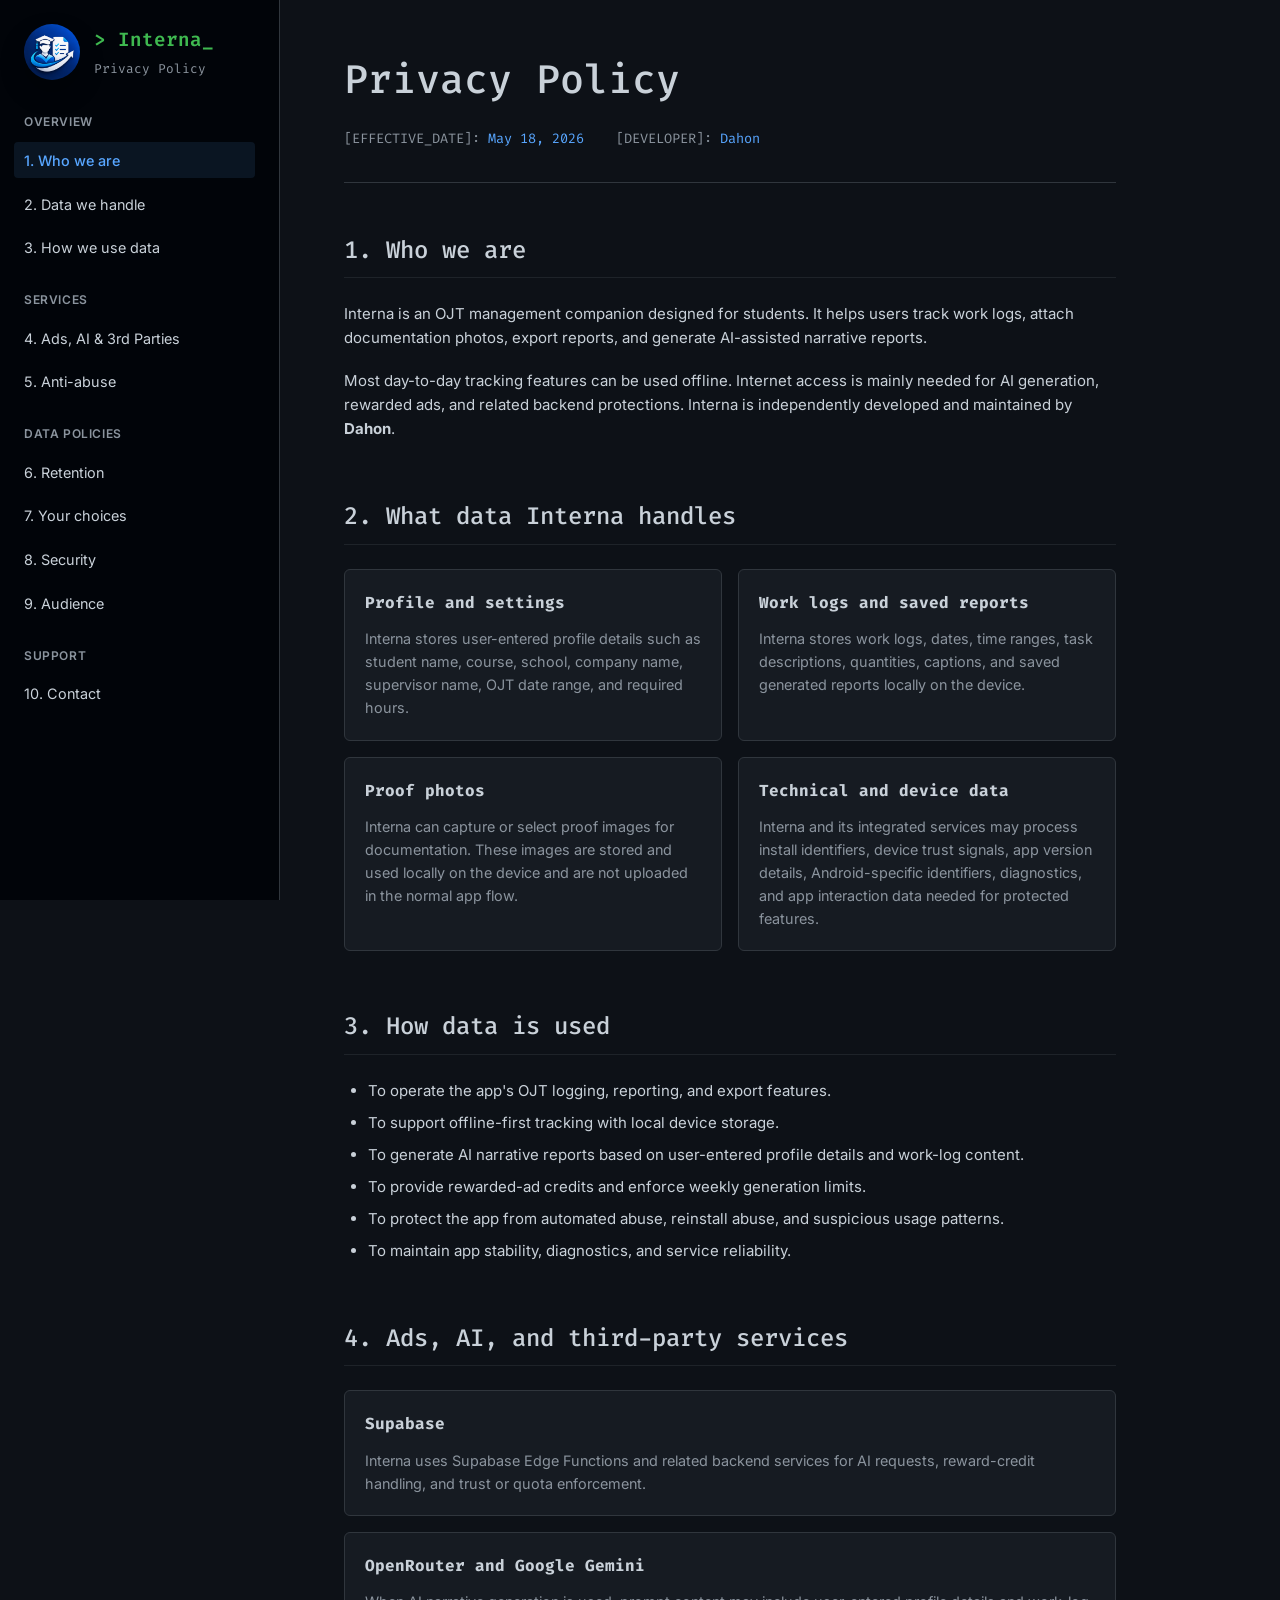
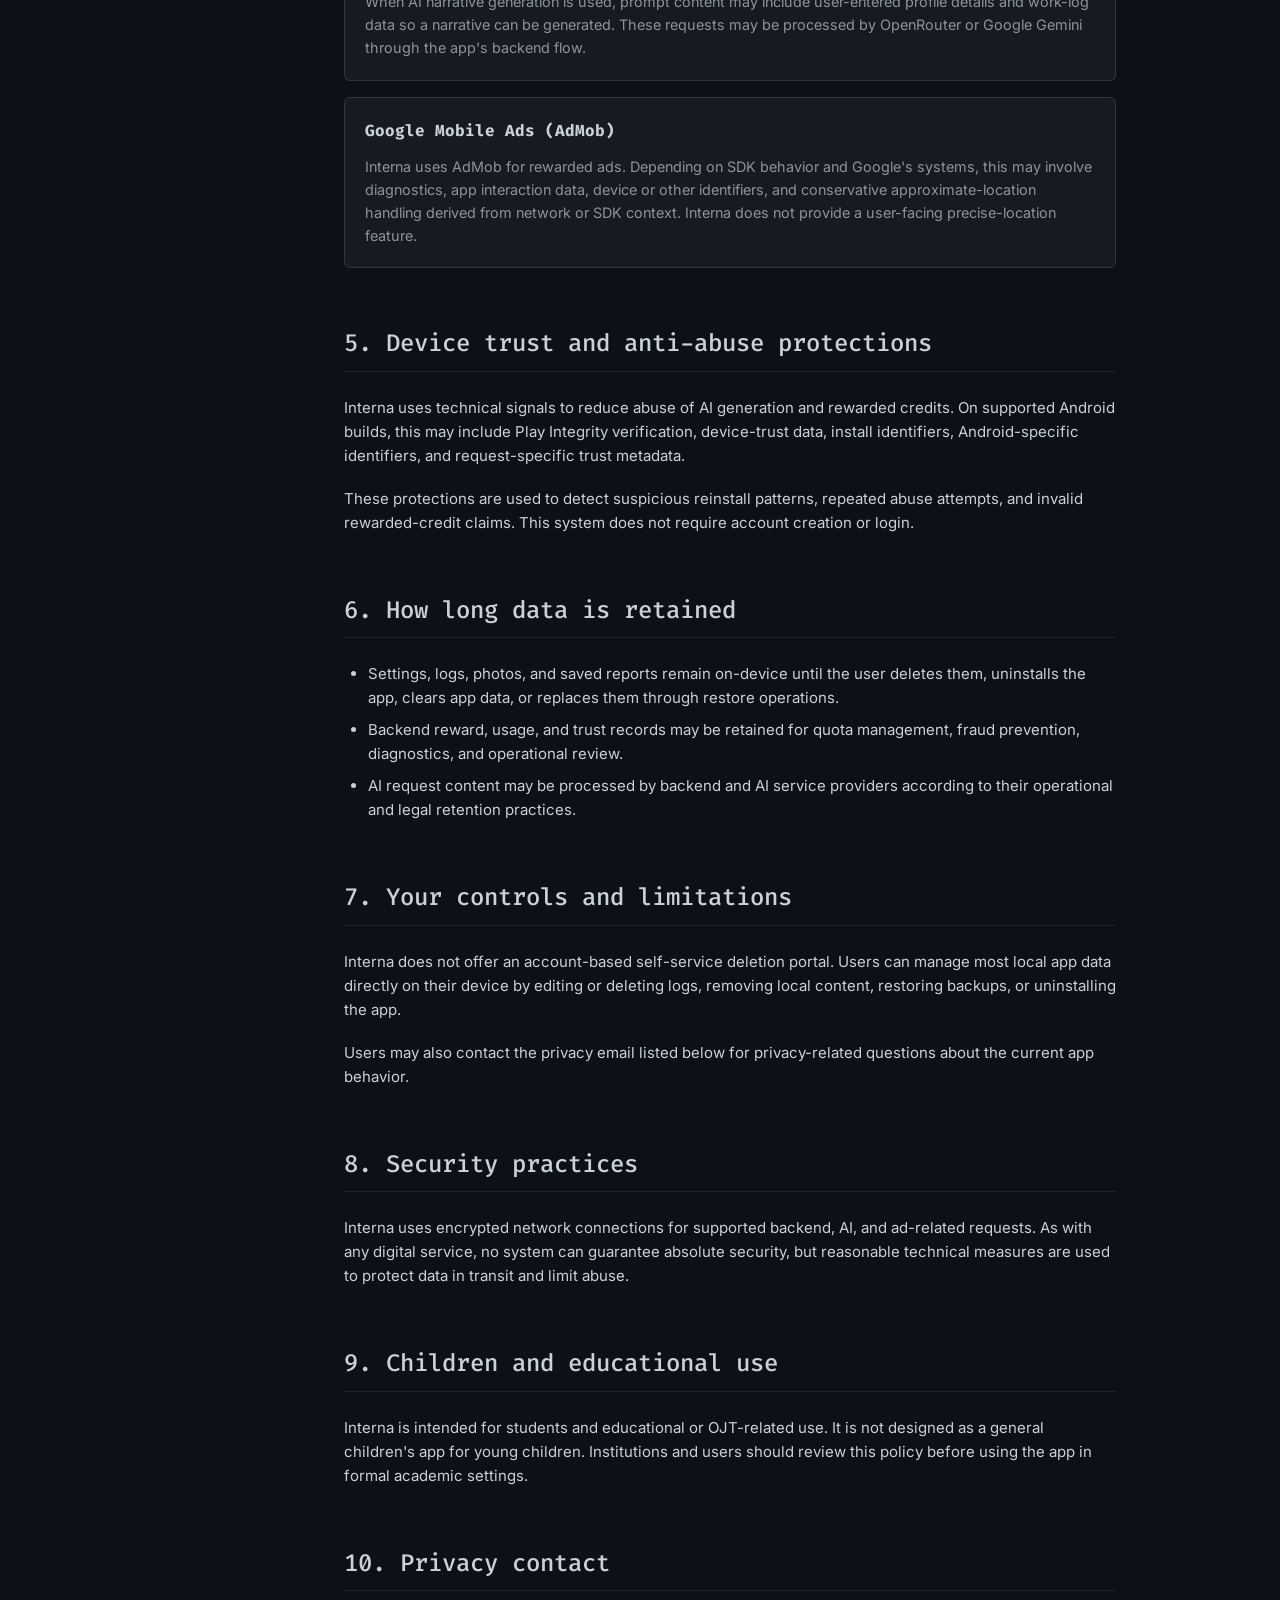
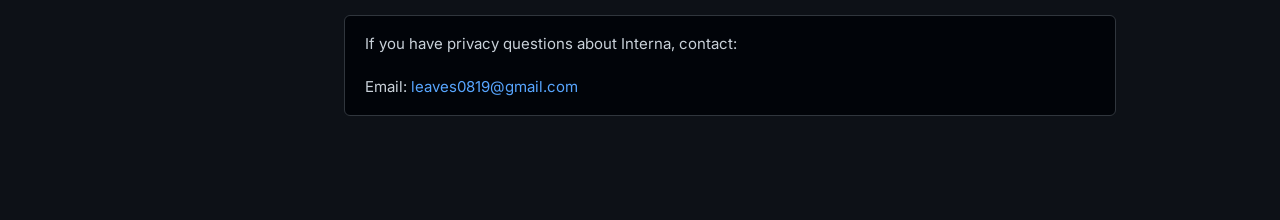
==== index.html @ 87d6a4b4 "." ====
<!DOCTYPE html>
<html lang="en">
  <head>
    <meta charset="UTF-8" />
    <meta name="viewport" content="width=device-width, initial-scale=1.0" />
    <title>Interna Privacy Policy</title>
    <meta name="description" content="Privacy Policy for Interna, the OJT management companion for students." />
    <link rel="icon" type="image/png" href="./image.png" />
    <!-- Monospace font for developer console feel -->
    <link rel="preconnect" href="https://fonts.googleapis.com" />
    <link rel="preconnect" href="https://fonts.gstatic.com" crossorigin />
    <link href="https://fonts.googleapis.com/css2?family=Fira+Code:wght@400;500;600&family=Inter:wght@400;500;600&display=swap" rel="stylesheet" />
    <link rel="stylesheet" href="./styles.css" />
  </head>
  <body>
    <div class="app-container">
      <aside class="sidebar">
        <div class="brand">
          <div class="brand-logo-frame" aria-hidden="true">
            <img src="./image.png" alt="Interna logo" class="brand-logo" />
          </div>
          <div class="brand-copy">
            <span class="brand-name">> Interna_</span>
            <span class="brand-sub">Privacy Policy</span>
          </div>
        </div>
        <nav class="nav-menu" aria-label="Table of Contents">
          <div class="nav-group">
            <span class="nav-group-title">Overview</span>
            <a href="#who-we-are" class="nav-link">1. Who we are</a>
            <a href="#data-we-handle" class="nav-link">2. Data we handle</a>
            <a href="#how-we-use-data" class="nav-link">3. How we use data</a>
          </div>
          <div class="nav-group">
            <span class="nav-group-title">Services</span>
            <a href="#ads-and-ai" class="nav-link">4. Ads, AI & 3rd Parties</a>
            <a href="#device-trust" class="nav-link">5. Anti-abuse</a>
          </div>
          <div class="nav-group">
            <span class="nav-group-title">Data Policies</span>
            <a href="#retention" class="nav-link">6. Retention</a>
            <a href="#your-choices" class="nav-link">7. Your choices</a>
            <a href="#security" class="nav-link">8. Security</a>
            <a href="#audience" class="nav-link">9. Audience</a>
          </div>
          <div class="nav-group">
            <span class="nav-group-title">Support</span>
            <a href="#contact" class="nav-link">10. Contact</a>
          </div>
        </nav>
      </aside>

      <main class="content-area">
        <header class="page-header">
          <h1>Privacy Policy</h1>
          <div class="meta-info">
            <span>[EFFECTIVE_DATE]: <strong data-effective-date>May 18, 2026</strong></span>
            <span>[DEVELOPER]: <strong data-developer-name>Dahon</strong></span>
          </div>
        </header>

        <section id="who-we-are" class="doc-section">
          <h2>1. Who we are</h2>
          <p>Interna is an OJT management companion designed for students. It helps users track work logs, attach documentation photos, export reports, and generate AI-assisted narrative reports.</p>
          <p>Most day-to-day tracking features can be used offline. Internet access is mainly needed for AI generation, rewarded ads, and related backend protections. Interna is independently developed and maintained by <strong data-developer-name>Dahon</strong>.</p>
        </section>

        <section id="data-we-handle" class="doc-section">
          <h2>2. What data Interna handles</h2>
          <div class="data-grid">
            <div class="data-card">
              <h3>Profile and settings</h3>
              <p>Interna stores user-entered profile details such as student name, course, school, company name, supervisor name, OJT date range, and required hours.</p>
            </div>
            <div class="data-card">
              <h3>Work logs and saved reports</h3>
              <p>Interna stores work logs, dates, time ranges, task descriptions, quantities, captions, and saved generated reports locally on the device.</p>
            </div>
            <div class="data-card">
              <h3>Proof photos</h3>
              <p>Interna can capture or select proof images for documentation. These images are stored and used locally on the device and are not uploaded in the normal app flow.</p>
            </div>
            <div class="data-card">
              <h3>Technical and device data</h3>
              <p>Interna and its integrated services may process install identifiers, device trust signals, app version details, Android-specific identifiers, diagnostics, and app interaction data needed for protected features.</p>
            </div>
          </div>
        </section>

        <section id="how-we-use-data" class="doc-section">
          <h2>3. How data is used</h2>
          <ul>
            <li>To operate the app's OJT logging, reporting, and export features.</li>
            <li>To support offline-first tracking with local device storage.</li>
            <li>To generate AI narrative reports based on user-entered profile details and work-log content.</li>
            <li>To provide rewarded-ad credits and enforce weekly generation limits.</li>
            <li>To protect the app from automated abuse, reinstall abuse, and suspicious usage patterns.</li>
            <li>To maintain app stability, diagnostics, and service reliability.</li>
          </ul>
        </section>

        <section id="ads-and-ai" class="doc-section">
          <h2>4. Ads, AI, and third-party services</h2>
          <div class="service-list">
            <div class="service-item">
              <h3>Supabase</h3>
              <p>Interna uses Supabase Edge Functions and related backend services for AI requests, reward-credit handling, and trust or quota enforcement.</p>
            </div>
            <div class="service-item">
              <h3>OpenRouter and Google Gemini</h3>
              <p>When AI narrative generation is used, prompt content may include user-entered profile details and work-log data so a narrative can be generated. These requests may be processed by OpenRouter or Google Gemini through the app's backend flow.</p>
            </div>
            <div class="service-item">
              <h3>Google Mobile Ads (AdMob)</h3>
              <p>Interna uses AdMob for rewarded ads. Depending on SDK behavior and Google's systems, this may involve diagnostics, app interaction data, device or other identifiers, and conservative approximate-location handling derived from network or SDK context. Interna does not provide a user-facing precise-location feature.</p>
            </div>
          </div>
        </section>

        <section id="device-trust" class="doc-section">
          <h2>5. Device trust and anti-abuse protections</h2>
          <p>Interna uses technical signals to reduce abuse of AI generation and rewarded credits. On supported Android builds, this may include Play Integrity verification, device-trust data, install identifiers, Android-specific identifiers, and request-specific trust metadata.</p>
          <p>These protections are used to detect suspicious reinstall patterns, repeated abuse attempts, and invalid rewarded-credit claims. This system does not require account creation or login.</p>
        </section>

        <section id="retention" class="doc-section">
          <h2>6. How long data is retained</h2>
          <ul>
            <li>Settings, logs, photos, and saved reports remain on-device until the user deletes them, uninstalls the app, clears app data, or replaces them through restore operations.</li>
            <li>Backend reward, usage, and trust records may be retained for quota management, fraud prevention, diagnostics, and operational review.</li>
            <li>AI request content may be processed by backend and AI service providers according to their operational and legal retention practices.</li>
          </ul>
        </section>

        <section id="your-choices" class="doc-section">
          <h2>7. Your controls and limitations</h2>
          <p>Interna does not offer an account-based self-service deletion portal. Users can manage most local app data directly on their device by editing or deleting logs, removing local content, restoring backups, or uninstalling the app.</p>
          <p>Users may also contact the privacy email listed below for privacy-related questions about the current app behavior.</p>
        </section>

        <section id="security" class="doc-section">
          <h2>8. Security practices</h2>
          <p>Interna uses encrypted network connections for supported backend, AI, and ad-related requests. As with any digital service, no system can guarantee absolute security, but reasonable technical measures are used to protect data in transit and limit abuse.</p>
        </section>

        <section id="audience" class="doc-section">
          <h2>9. Children and educational use</h2>
          <p>Interna is intended for students and educational or OJT-related use. It is not designed as a general children's app for young children. Institutions and users should review this policy before using the app in formal academic settings.</p>
        </section>

        <section id="contact" class="doc-section">
          <h2>10. Privacy contact</h2>
          <div class="contact-card">
            <p>If you have privacy questions about Interna, contact:</p>
            <p>
              Email:
              <a href="#" data-contact-link>
                <span data-contact-email>leaves0819@gmail.com</span>
              </a>
            </p>
          </div>
        </section>
      </main>
    </div>
    <script src="./script.js"></script>
  </body>
</html>
---- styles.css ----
:root {
  --bg-color: #0d1117;
  --sidebar-bg: #010409;
  --panel-bg: #161b22;
  --border-color: #30363d;
  --text-primary: #c9d1d9;
  --text-secondary: #8b949e;
  --accent-color: #58a6ff;
  --success-color: #3fb950;
  --font-mono: 'Fira Code', ui-monospace, SFMono-Regular, Consolas, "Liberation Mono", Menlo, monospace;
  --font-sans: 'Inter', system-ui, -apple-system, sans-serif;
}

* {
  box-sizing: border-box;
}

html {
  scroll-behavior: smooth;
}

body {
  margin: 0;
  background-color: var(--bg-color);
  color: var(--text-primary);
  font-family: var(--font-sans);
  line-height: 1.6;
  font-size: 15px;
}

.app-container {
  display: flex;
  min-height: 100vh;
}

.sidebar {
  width: 280px;
  background-color: var(--sidebar-bg);
  border-right: 1px solid var(--border-color);
  padding: 1.5rem;
  position: sticky;
  top: 0;
  height: 100vh;
  overflow-y: auto;
  flex-shrink: 0;
}

.brand {
  margin-bottom: 2rem;
  display: flex;
  align-items: center;
  gap: 0.9rem;
}

.brand-logo-frame {
  width: 56px;
  height: 56px;
  border-radius: 50%;
  overflow: hidden;
  flex-shrink: 0;
  background-color: var(--sidebar-bg);
  box-shadow: 0 12px 24px rgba(0, 0, 0, 0.28);
}

.brand-logo {
  width: 100%;
  height: 100%;
  object-fit: cover;
  object-position: center;
  transform: scale(1.28);
  transform-origin: center;
  display: block;
}

.brand-copy {
  display: flex;
  flex-direction: column;
}

.brand-name {
  font-family: var(--font-mono);
  font-size: 1.2rem;
  font-weight: 600;
  color: var(--success-color);
}

.brand-sub {
  font-size: 0.8rem;
  color: var(--text-secondary);
  font-family: var(--font-mono);
  margin-top: 0.2rem;
}

.nav-menu {
  display: flex;
  flex-direction: column;
  gap: 1.5rem;
}

.nav-group {
  display: flex;
  flex-direction: column;
  gap: 0.5rem;
}

.nav-group-title {
  font-size: 0.75rem;
  text-transform: uppercase;
  letter-spacing: 0.05em;
  color: var(--text-secondary);
  font-weight: 600;
  margin-bottom: 0.2rem;
}

.nav-link {
  color: var(--text-primary);
  text-decoration: none;
  font-size: 0.9rem;
  padding: 0.4rem 0.6rem;
  border-radius: 4px;
  transition: background-color 0.15s, color 0.15s;
  margin-left: -0.6rem;
}

.nav-link:hover {
  background-color: rgba(139, 148, 158, 0.1);
  color: var(--accent-color);
}

.nav-link.is-active {
  background-color: rgba(88, 166, 255, 0.1);
  color: var(--accent-color);
  font-weight: 500;
}

.content-area {
  flex-grow: 1;
  padding: 3rem 4rem;
  max-width: 900px;
}

.page-header {
  border-bottom: 1px solid var(--border-color);
  padding-bottom: 2rem;
  margin-bottom: 3rem;
}

.page-header h1 {
  font-family: var(--font-mono);
  margin: 0 0 1rem 0;
  font-size: 2.5rem;
  font-weight: 500;
}

.meta-info {
  display: flex;
  gap: 2rem;
  font-family: var(--font-mono);
  font-size: 0.85rem;
  color: var(--text-secondary);
}

.meta-info strong {
  color: var(--accent-color);
  font-weight: normal;
}

.doc-section {
  margin-bottom: 3.5rem;
  scroll-margin-top: 2rem;
}

.doc-section h2 {
  font-family: var(--font-mono);
  font-size: 1.5rem;
  font-weight: 500;
  margin-top: 0;
  margin-bottom: 1.5rem;
  color: var(--text-primary);
  border-bottom: 1px solid rgba(48, 54, 61, 0.5);
  padding-bottom: 0.5rem;
}

.doc-section p {
  margin-top: 0;
  margin-bottom: 1.2rem;
  color: var(--text-primary);
}

.doc-section ul {
  padding-left: 1.5rem;
  margin-top: 0;
  margin-bottom: 1.5rem;
}

.doc-section li {
  margin-bottom: 0.5rem;
}

.data-grid {
  display: grid;
  grid-template-columns: repeat(auto-fit, minmax(300px, 1fr));
  gap: 1rem;
}

.data-card, .service-item {
  background-color: var(--panel-bg);
  border: 1px solid var(--border-color);
  border-radius: 6px;
  padding: 1.25rem;
}

.data-card h3, .service-item h3 {
  font-family: var(--font-mono);
  font-size: 1rem;
  margin-top: 0;
  margin-bottom: 0.75rem;
  color: var(--text-primary);
}

.data-card p, .service-item p {
  font-size: 0.9rem;
  color: var(--text-secondary);
  margin-bottom: 0;
}

.service-list {
  display: flex;
  flex-direction: column;
  gap: 1rem;
}

.contact-card {
  background-color: var(--sidebar-bg);
  border: 1px solid var(--border-color);
  border-radius: 6px;
  padding: 1rem 1.25rem;
}

.contact-card p:last-child {
  margin-bottom: 0;
}

.contact-card a {
  color: var(--accent-color);
  text-decoration: none;
}

.contact-card a:hover {
  text-decoration: underline;
}

@media (max-width: 800px) {
  .app-container {
    flex-direction: column;
  }
  .sidebar {
    width: 100%;
    height: auto;
    position: relative;
    border-right: none;
    border-bottom: 1px solid var(--border-color);
  }
  .content-area {
    padding: 2rem;
  }
  .meta-info {
    flex-direction: column;
    gap: 0.5rem;
  }
}
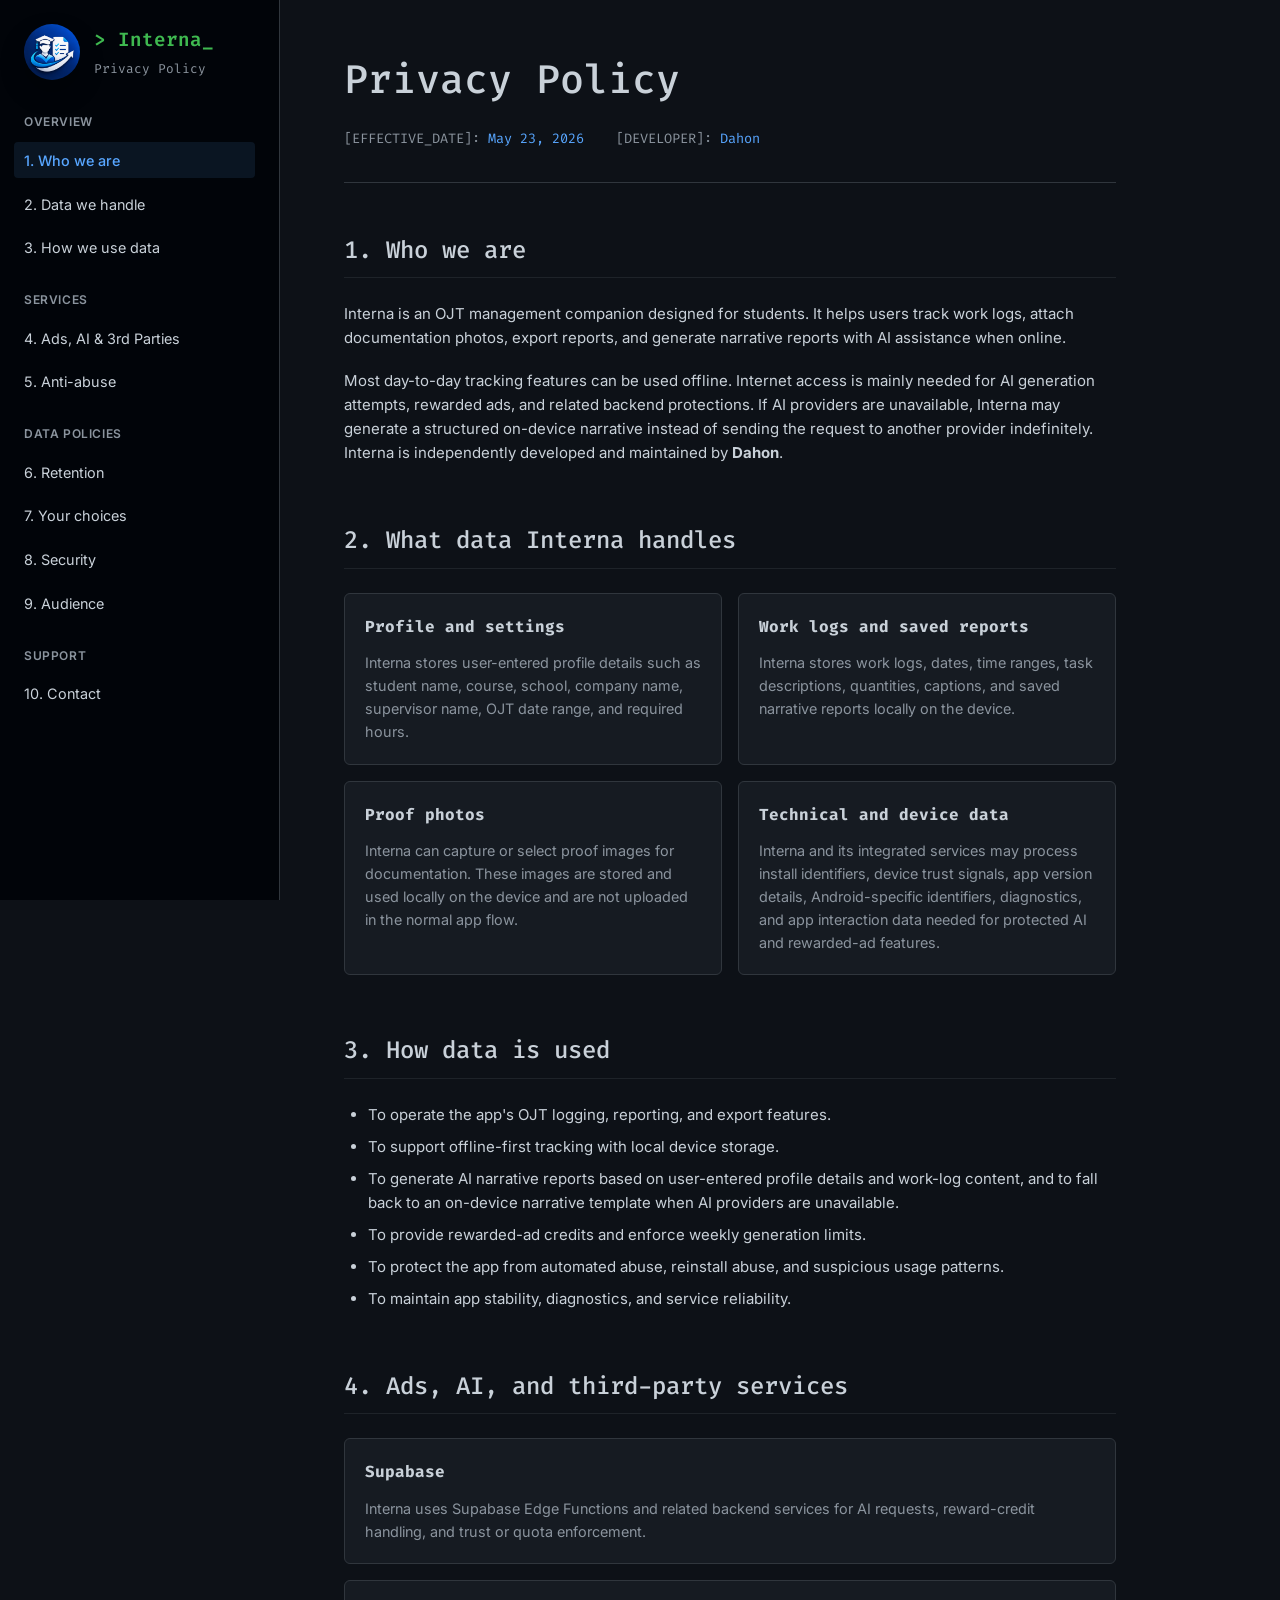
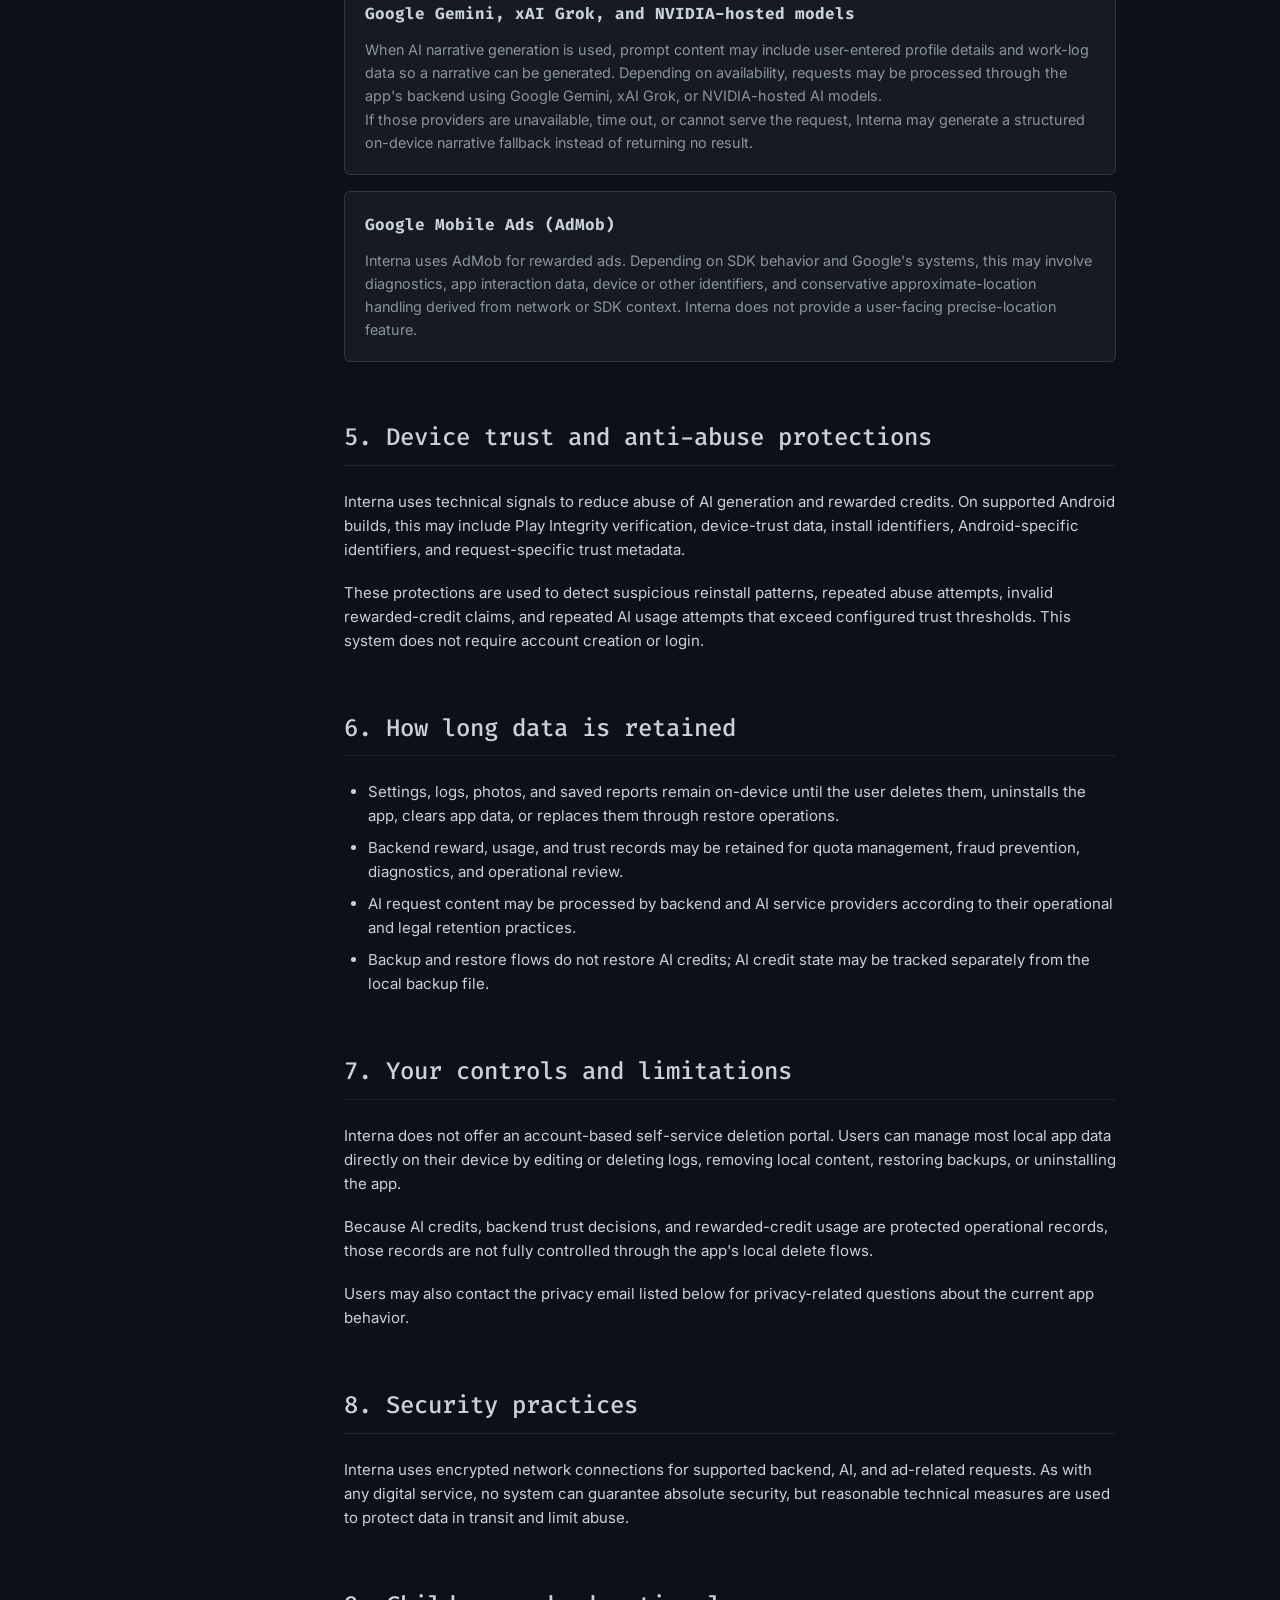
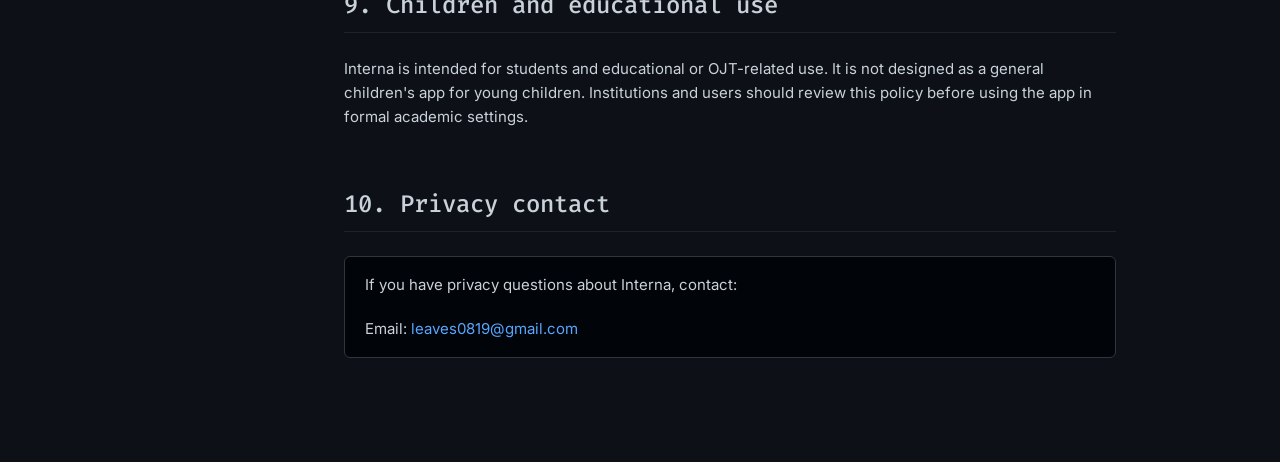
==== commit 50b04450: "." ====
--- a/index.html
+++ b/index.html
@@ -54,15 +54,15 @@
         <header class="page-header">
           <h1>Privacy Policy</h1>
           <div class="meta-info">
-            <span>[EFFECTIVE_DATE]: <strong data-effective-date>May 18, 2026</strong></span>
+            <span>[EFFECTIVE_DATE]: <strong data-effective-date>May 23, 2026</strong></span>
             <span>[DEVELOPER]: <strong data-developer-name>Dahon</strong></span>
           </div>
         </header>
 
         <section id="who-we-are" class="doc-section">
           <h2>1. Who we are</h2>
-          <p>Interna is an OJT management companion designed for students. It helps users track work logs, attach documentation photos, export reports, and generate AI-assisted narrative reports.</p>
-          <p>Most day-to-day tracking features can be used offline. Internet access is mainly needed for AI generation, rewarded ads, and related backend protections. Interna is independently developed and maintained by <strong data-developer-name>Dahon</strong>.</p>
+          <p>Interna is an OJT management companion designed for students. It helps users track work logs, attach documentation photos, export reports, and generate narrative reports with AI assistance when online.</p>
+          <p>Most day-to-day tracking features can be used offline. Internet access is mainly needed for AI generation attempts, rewarded ads, and related backend protections. If AI providers are unavailable, Interna may generate a structured on-device narrative instead of sending the request to another provider indefinitely. Interna is independently developed and maintained by <strong data-developer-name>Dahon</strong>.</p>
         </section>
 
         <section id="data-we-handle" class="doc-section">
@@ -74,7 +74,7 @@
             </div>
             <div class="data-card">
               <h3>Work logs and saved reports</h3>
-              <p>Interna stores work logs, dates, time ranges, task descriptions, quantities, captions, and saved generated reports locally on the device.</p>
+              <p>Interna stores work logs, dates, time ranges, task descriptions, quantities, captions, and saved narrative reports locally on the device.</p>
             </div>
             <div class="data-card">
               <h3>Proof photos</h3>
@@ -82,7 +82,7 @@
             </div>
             <div class="data-card">
               <h3>Technical and device data</h3>
-              <p>Interna and its integrated services may process install identifiers, device trust signals, app version details, Android-specific identifiers, diagnostics, and app interaction data needed for protected features.</p>
+              <p>Interna and its integrated services may process install identifiers, device trust signals, app version details, Android-specific identifiers, diagnostics, and app interaction data needed for protected AI and rewarded-ad features.</p>
             </div>
           </div>
         </section>
@@ -92,7 +92,7 @@
           <ul>
             <li>To operate the app's OJT logging, reporting, and export features.</li>
             <li>To support offline-first tracking with local device storage.</li>
-            <li>To generate AI narrative reports based on user-entered profile details and work-log content.</li>
+            <li>To generate AI narrative reports based on user-entered profile details and work-log content, and to fall back to an on-device narrative template when AI providers are unavailable.</li>
             <li>To provide rewarded-ad credits and enforce weekly generation limits.</li>
             <li>To protect the app from automated abuse, reinstall abuse, and suspicious usage patterns.</li>
             <li>To maintain app stability, diagnostics, and service reliability.</li>
@@ -107,8 +107,9 @@
               <p>Interna uses Supabase Edge Functions and related backend services for AI requests, reward-credit handling, and trust or quota enforcement.</p>
             </div>
             <div class="service-item">
-              <h3>OpenRouter and Google Gemini</h3>
-              <p>When AI narrative generation is used, prompt content may include user-entered profile details and work-log data so a narrative can be generated. These requests may be processed by OpenRouter or Google Gemini through the app's backend flow.</p>
+              <h3>Google Gemini, xAI Grok, and NVIDIA-hosted models</h3>
+              <p>When AI narrative generation is used, prompt content may include user-entered profile details and work-log data so a narrative can be generated. Depending on availability, requests may be processed through the app's backend using Google Gemini, xAI Grok, or NVIDIA-hosted AI models.</p>
+              <p>If those providers are unavailable, time out, or cannot serve the request, Interna may generate a structured on-device narrative fallback instead of returning no result.</p>
             </div>
             <div class="service-item">
               <h3>Google Mobile Ads (AdMob)</h3>
@@ -120,7 +121,7 @@
         <section id="device-trust" class="doc-section">
           <h2>5. Device trust and anti-abuse protections</h2>
           <p>Interna uses technical signals to reduce abuse of AI generation and rewarded credits. On supported Android builds, this may include Play Integrity verification, device-trust data, install identifiers, Android-specific identifiers, and request-specific trust metadata.</p>
-          <p>These protections are used to detect suspicious reinstall patterns, repeated abuse attempts, and invalid rewarded-credit claims. This system does not require account creation or login.</p>
+          <p>These protections are used to detect suspicious reinstall patterns, repeated abuse attempts, invalid rewarded-credit claims, and repeated AI usage attempts that exceed configured trust thresholds. This system does not require account creation or login.</p>
         </section>
 
         <section id="retention" class="doc-section">
@@ -129,12 +130,14 @@
             <li>Settings, logs, photos, and saved reports remain on-device until the user deletes them, uninstalls the app, clears app data, or replaces them through restore operations.</li>
             <li>Backend reward, usage, and trust records may be retained for quota management, fraud prevention, diagnostics, and operational review.</li>
             <li>AI request content may be processed by backend and AI service providers according to their operational and legal retention practices.</li>
+            <li>Backup and restore flows do not restore AI credits; AI credit state may be tracked separately from the local backup file.</li>
           </ul>
         </section>
 
         <section id="your-choices" class="doc-section">
           <h2>7. Your controls and limitations</h2>
           <p>Interna does not offer an account-based self-service deletion portal. Users can manage most local app data directly on their device by editing or deleting logs, removing local content, restoring backups, or uninstalling the app.</p>
+          <p>Because AI credits, backend trust decisions, and rewarded-credit usage are protected operational records, those records are not fully controlled through the app's local delete flows.</p>
           <p>Users may also contact the privacy email listed below for privacy-related questions about the current app behavior.</p>
         </section>
 
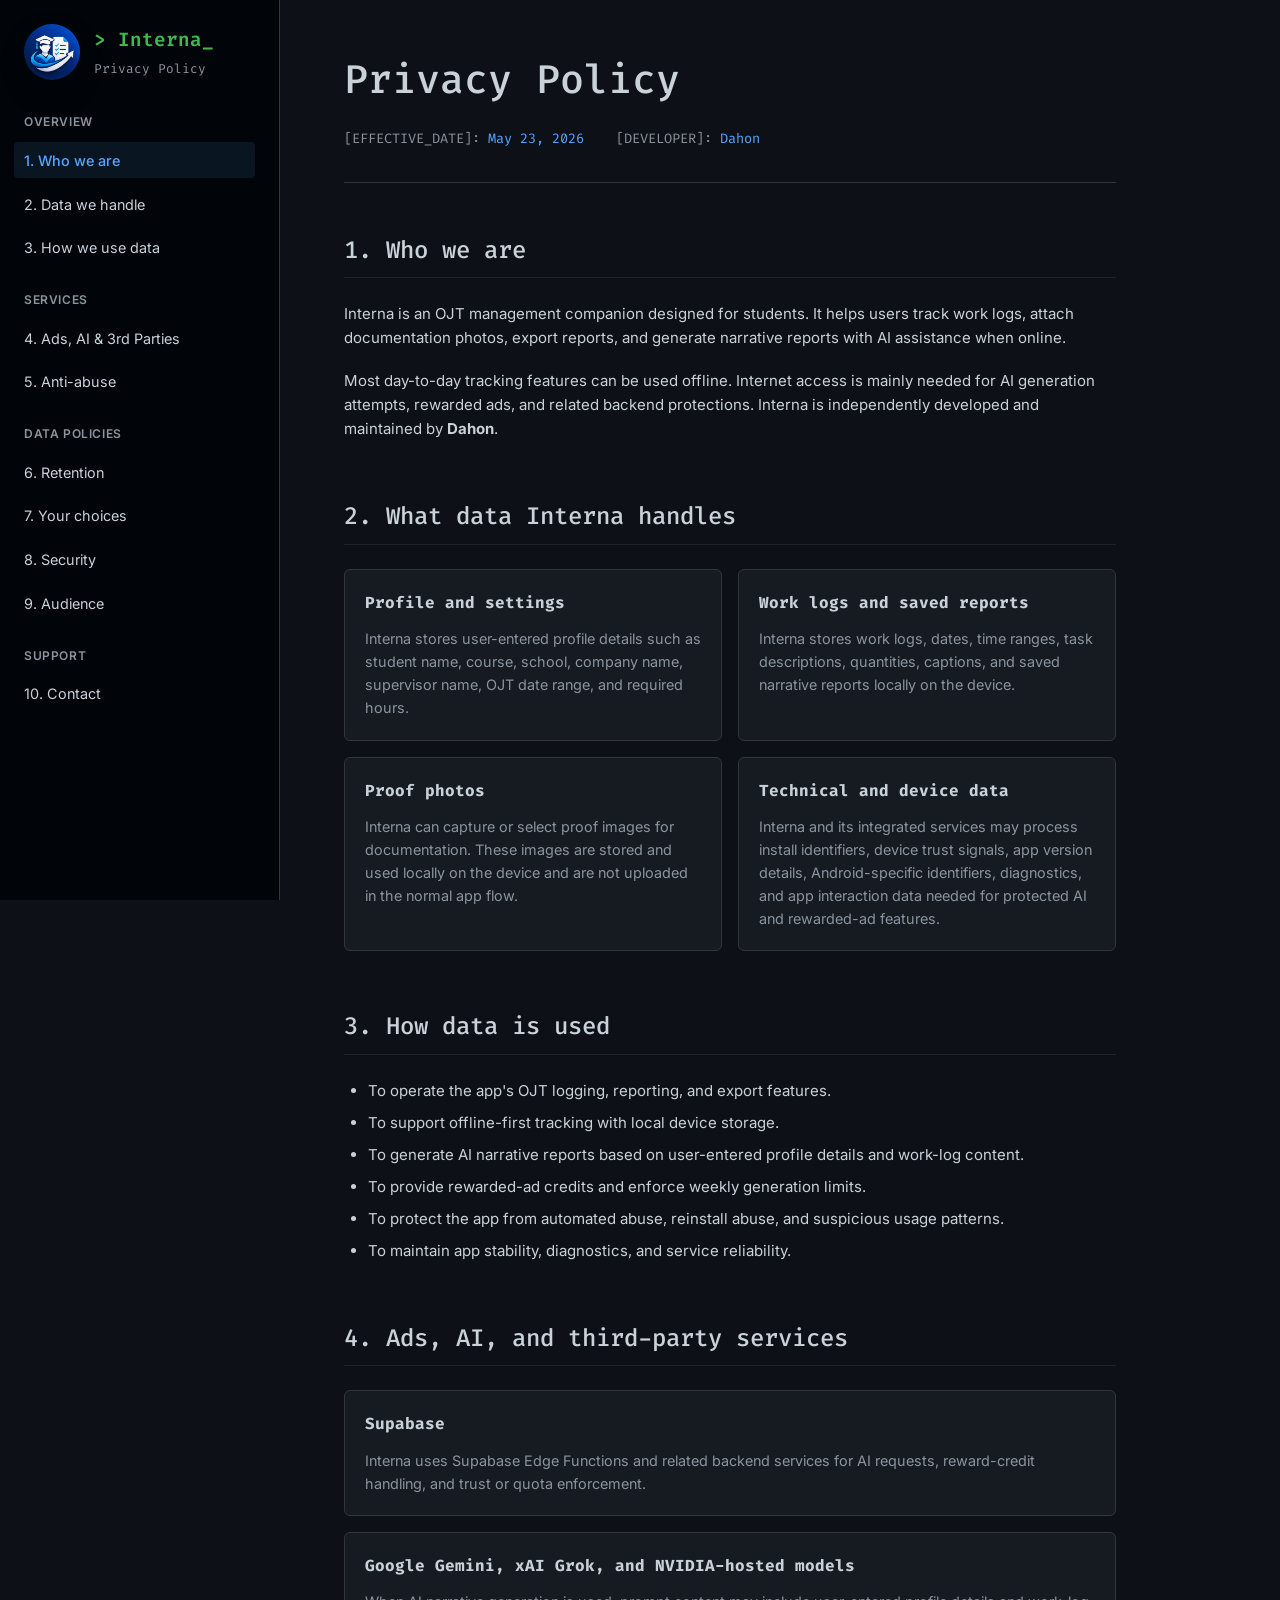
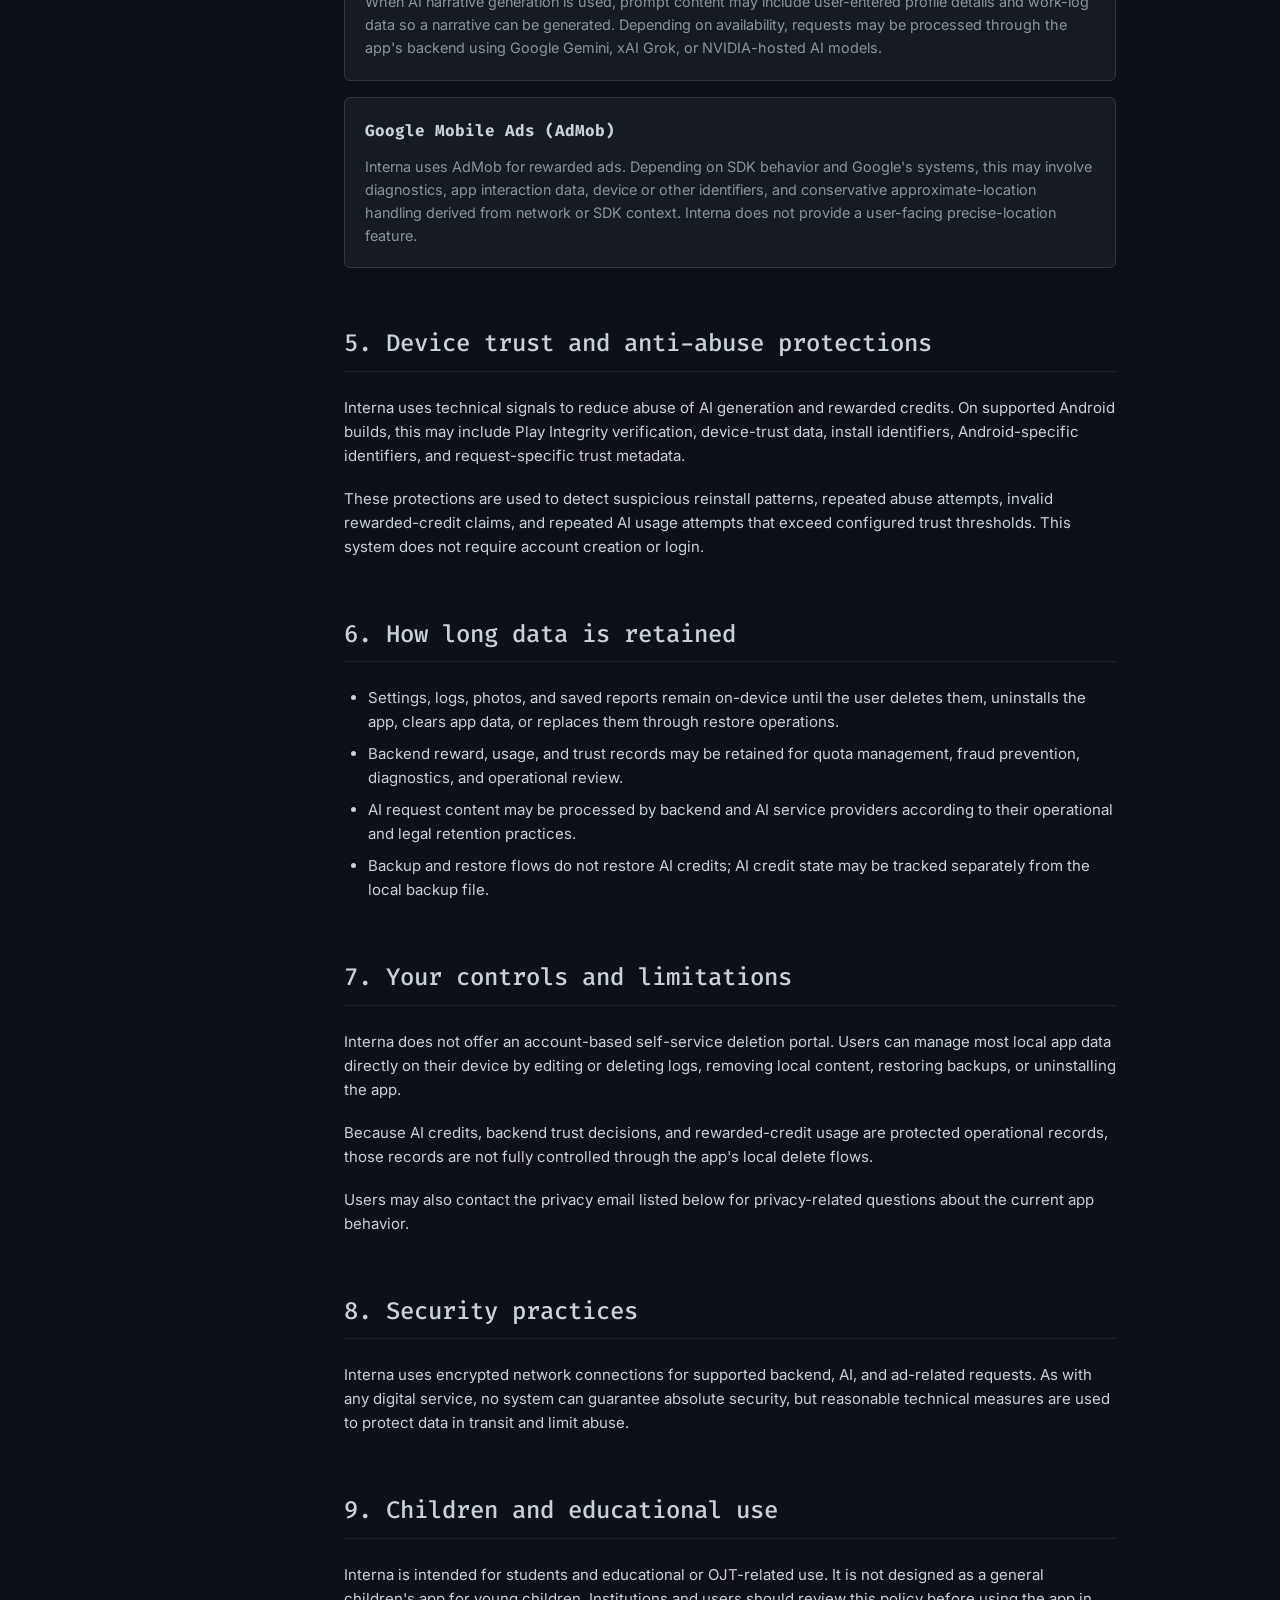
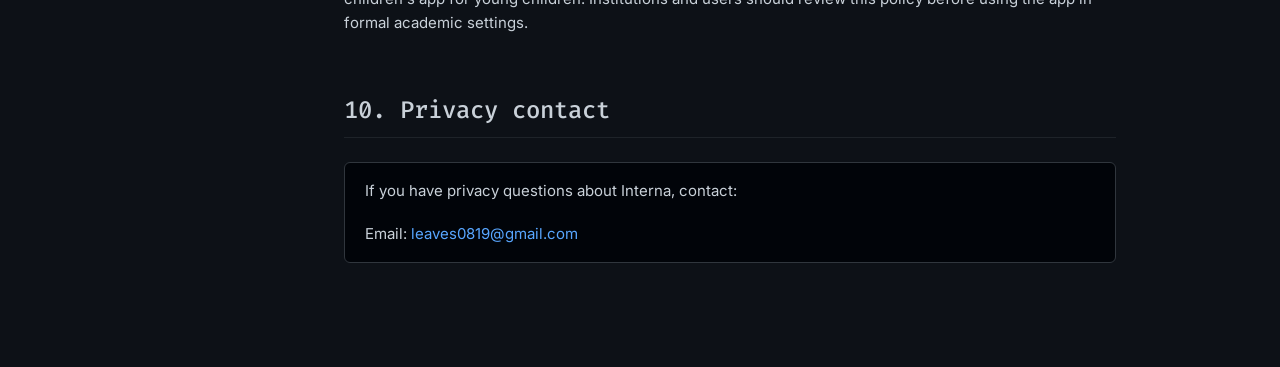
==== commit fd7c44d5: "Remove local narrative fallback wording from privacy policy" ====
--- a/index.html
+++ b/index.html
@@ -3,6 +3,7 @@
   <head>
     <meta charset="UTF-8" />
     <meta name="viewport" content="width=device-width, initial-scale=1.0" />
+    <!-- Pages refresh: policy sync 2026-05-23 -->
     <title>Interna Privacy Policy</title>
     <meta name="description" content="Privacy Policy for Interna, the OJT management companion for students." />
     <link rel="icon" type="image/png" href="./image.png" />
@@ -62,7 +63,7 @@
         <section id="who-we-are" class="doc-section">
           <h2>1. Who we are</h2>
           <p>Interna is an OJT management companion designed for students. It helps users track work logs, attach documentation photos, export reports, and generate narrative reports with AI assistance when online.</p>
-          <p>Most day-to-day tracking features can be used offline. Internet access is mainly needed for AI generation attempts, rewarded ads, and related backend protections. If AI providers are unavailable, Interna may generate a structured on-device narrative instead of sending the request to another provider indefinitely. Interna is independently developed and maintained by <strong data-developer-name>Dahon</strong>.</p>
+          <p>Most day-to-day tracking features can be used offline. Internet access is mainly needed for AI generation attempts, rewarded ads, and related backend protections. Interna is independently developed and maintained by <strong data-developer-name>Dahon</strong>.</p>
         </section>
 
         <section id="data-we-handle" class="doc-section">
@@ -92,7 +93,7 @@
           <ul>
             <li>To operate the app's OJT logging, reporting, and export features.</li>
             <li>To support offline-first tracking with local device storage.</li>
-            <li>To generate AI narrative reports based on user-entered profile details and work-log content, and to fall back to an on-device narrative template when AI providers are unavailable.</li>
+            <li>To generate AI narrative reports based on user-entered profile details and work-log content.</li>
             <li>To provide rewarded-ad credits and enforce weekly generation limits.</li>
             <li>To protect the app from automated abuse, reinstall abuse, and suspicious usage patterns.</li>
             <li>To maintain app stability, diagnostics, and service reliability.</li>
@@ -109,7 +110,6 @@
             <div class="service-item">
               <h3>Google Gemini, xAI Grok, and NVIDIA-hosted models</h3>
               <p>When AI narrative generation is used, prompt content may include user-entered profile details and work-log data so a narrative can be generated. Depending on availability, requests may be processed through the app's backend using Google Gemini, xAI Grok, or NVIDIA-hosted AI models.</p>
-              <p>If those providers are unavailable, time out, or cannot serve the request, Interna may generate a structured on-device narrative fallback instead of returning no result.</p>
             </div>
             <div class="service-item">
               <h3>Google Mobile Ads (AdMob)</h3>
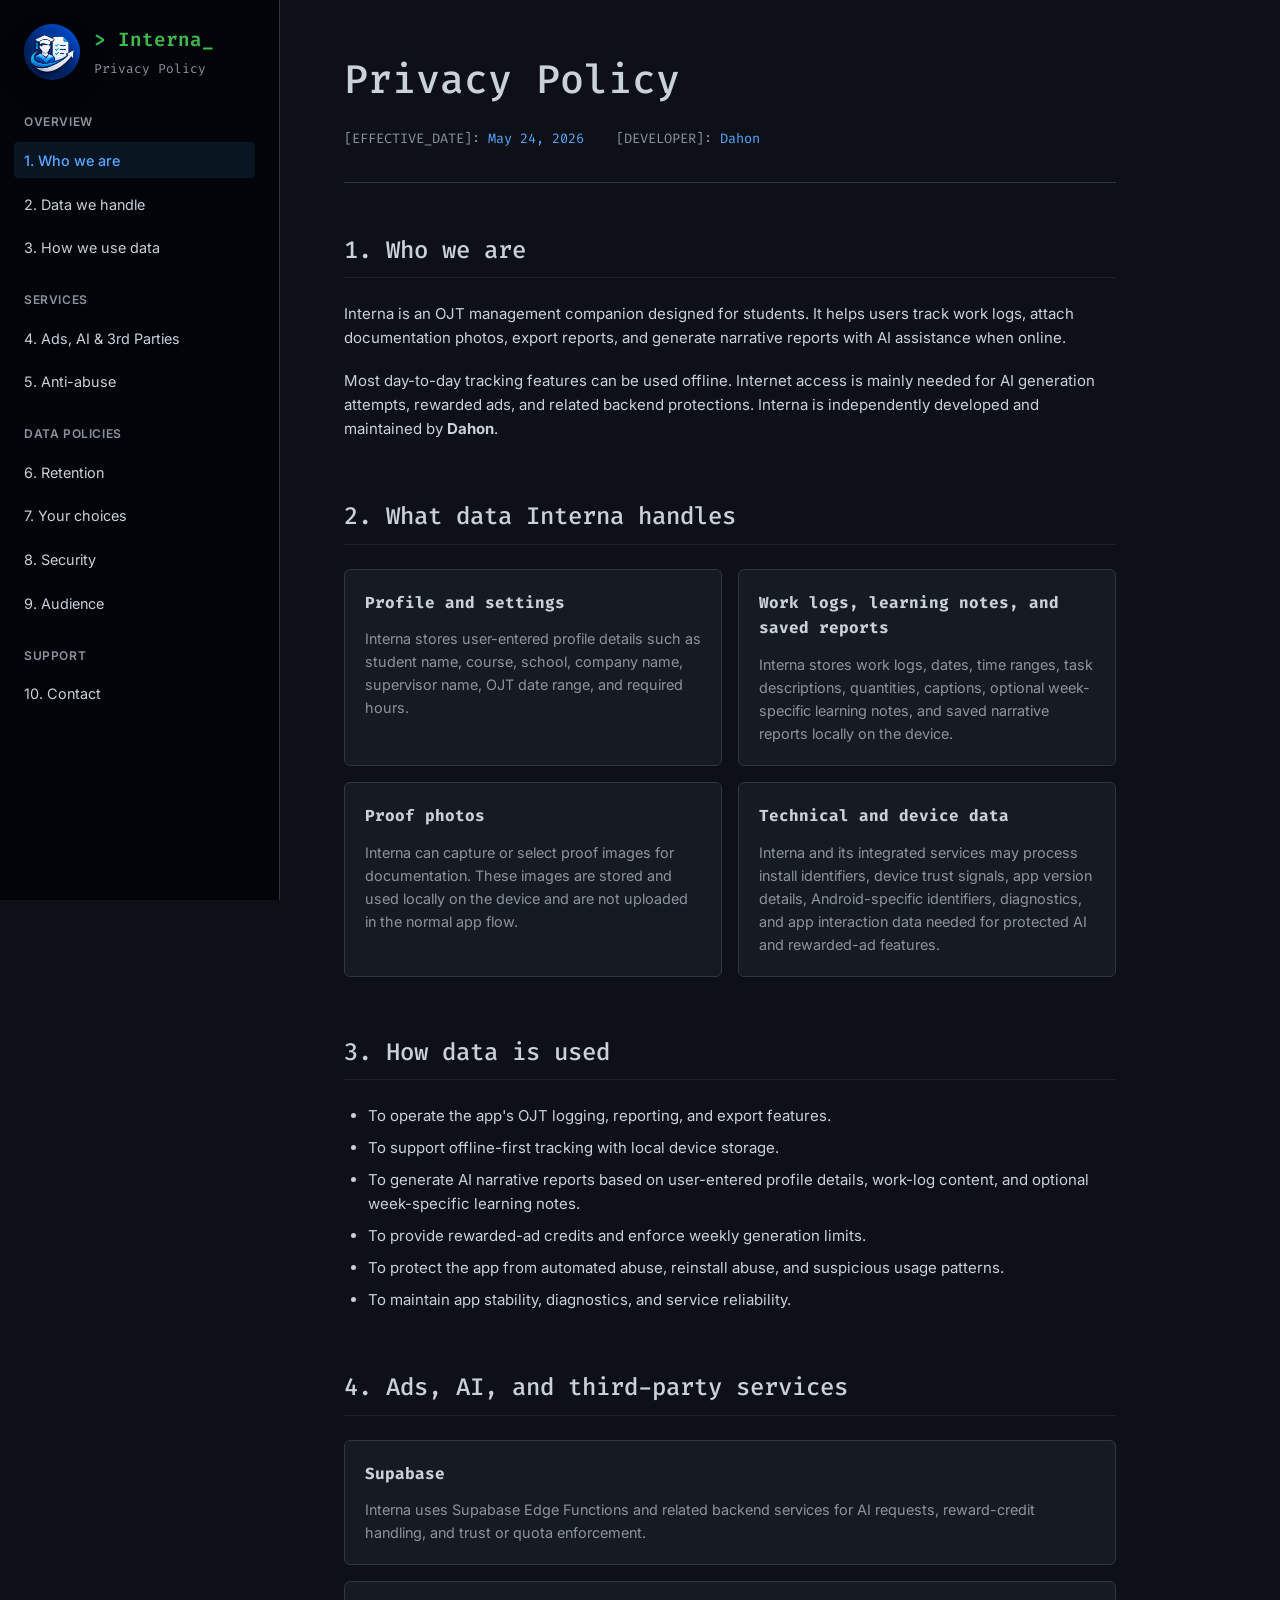
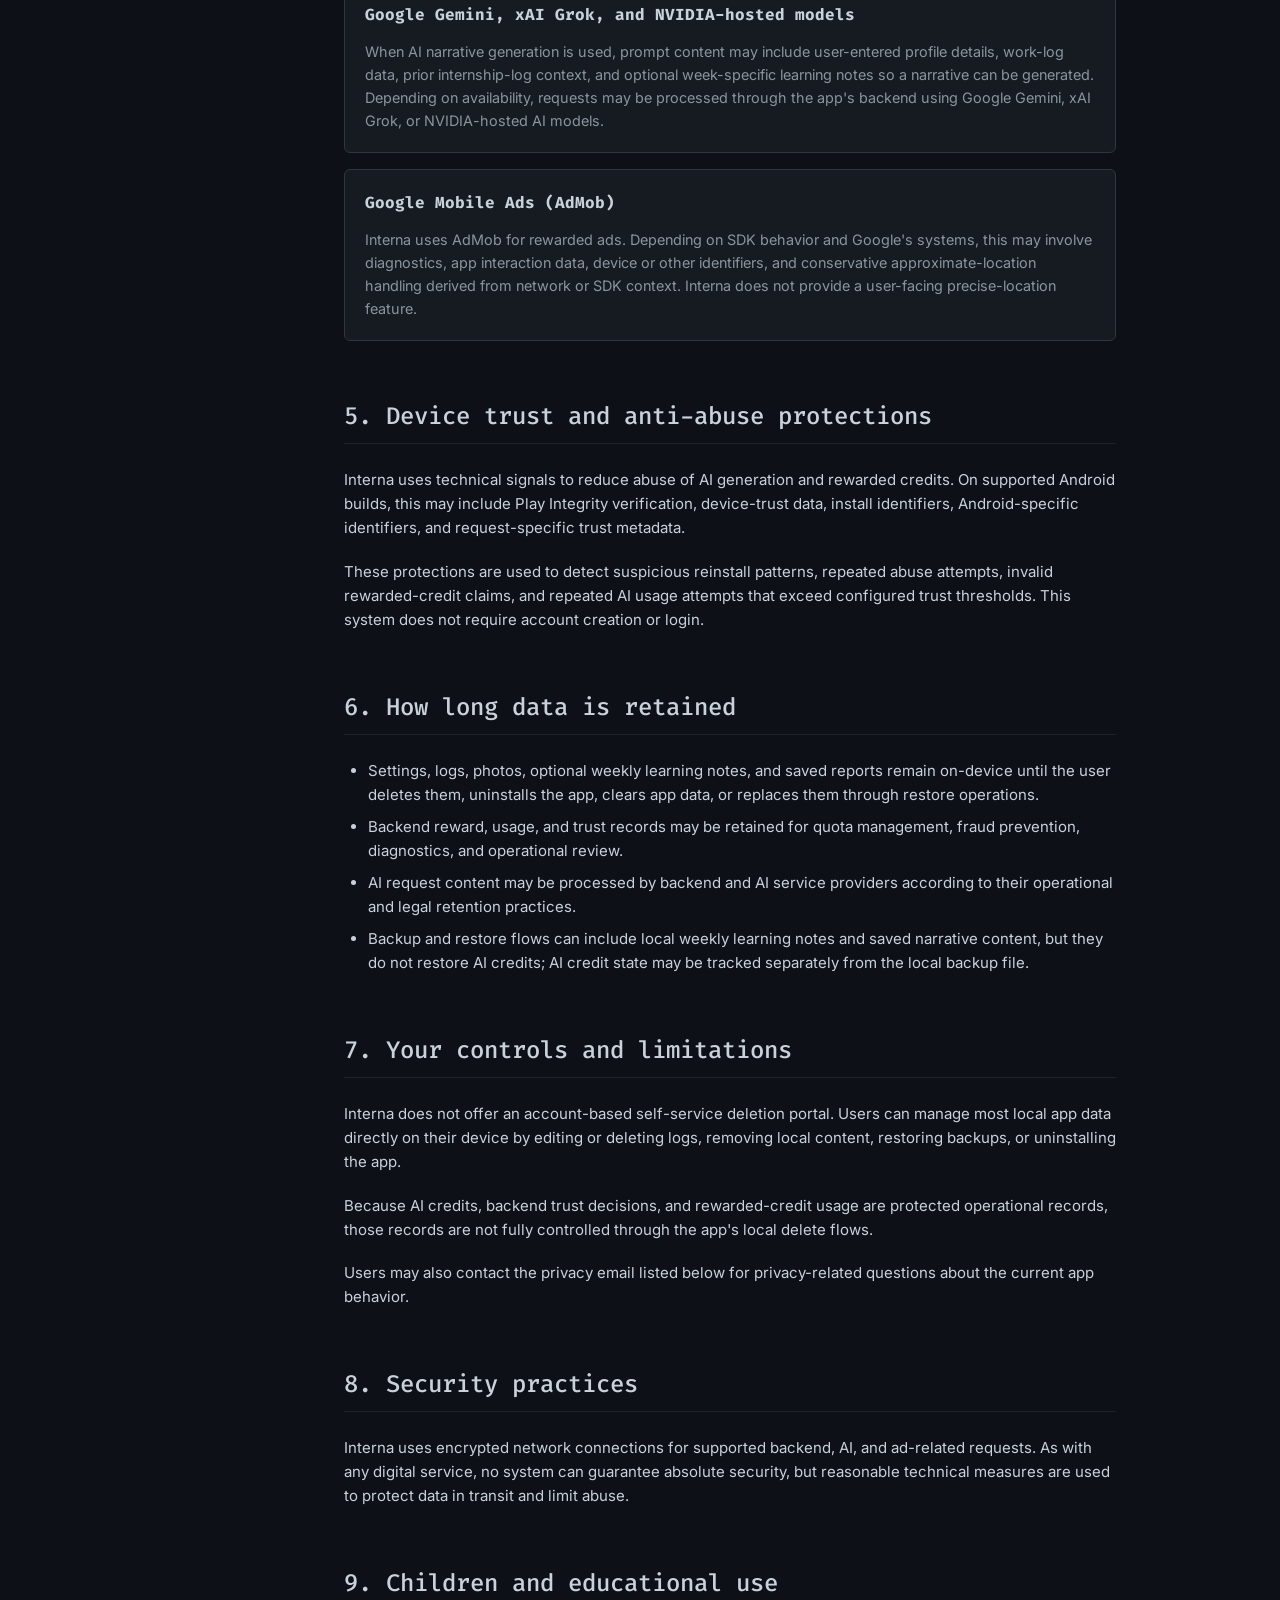
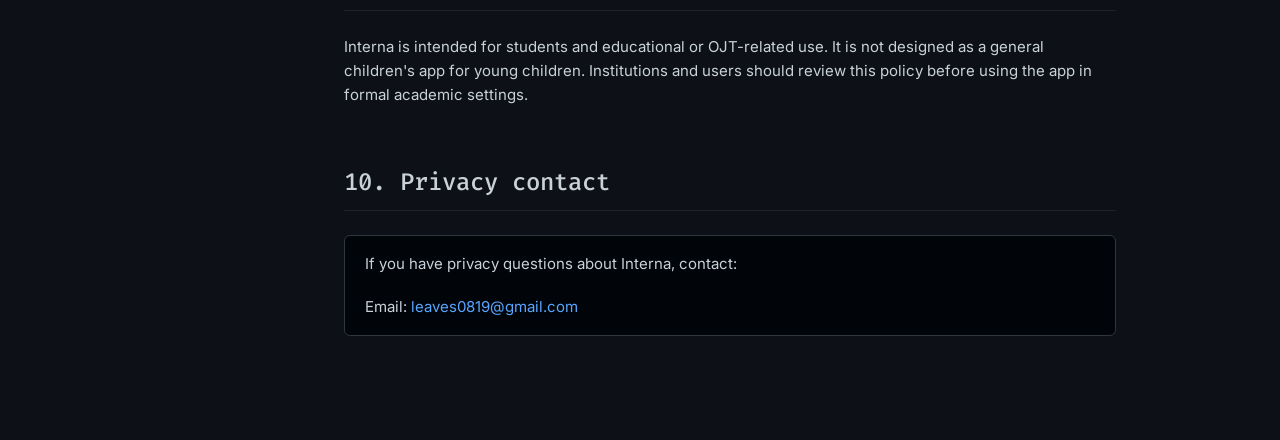
==== commit 1ad4c1b8: "." ====
--- a/index.html
+++ b/index.html
@@ -3,7 +3,7 @@
   <head>
     <meta charset="UTF-8" />
     <meta name="viewport" content="width=device-width, initial-scale=1.0" />
-    <!-- Pages refresh: policy sync 2026-05-23 -->
+    <!-- Pages refresh: policy sync 2026-05-24 -->
     <title>Interna Privacy Policy</title>
     <meta name="description" content="Privacy Policy for Interna, the OJT management companion for students." />
     <link rel="icon" type="image/png" href="./image.png" />
@@ -55,7 +55,7 @@
         <header class="page-header">
           <h1>Privacy Policy</h1>
           <div class="meta-info">
-            <span>[EFFECTIVE_DATE]: <strong data-effective-date>May 23, 2026</strong></span>
+            <span>[EFFECTIVE_DATE]: <strong data-effective-date>May 24, 2026</strong></span>
             <span>[DEVELOPER]: <strong data-developer-name>Dahon</strong></span>
           </div>
         </header>
@@ -74,8 +74,8 @@
               <p>Interna stores user-entered profile details such as student name, course, school, company name, supervisor name, OJT date range, and required hours.</p>
             </div>
             <div class="data-card">
-              <h3>Work logs and saved reports</h3>
-              <p>Interna stores work logs, dates, time ranges, task descriptions, quantities, captions, and saved narrative reports locally on the device.</p>
+              <h3>Work logs, learning notes, and saved reports</h3>
+              <p>Interna stores work logs, dates, time ranges, task descriptions, quantities, captions, optional week-specific learning notes, and saved narrative reports locally on the device.</p>
             </div>
             <div class="data-card">
               <h3>Proof photos</h3>
@@ -93,7 +93,7 @@
           <ul>
             <li>To operate the app's OJT logging, reporting, and export features.</li>
             <li>To support offline-first tracking with local device storage.</li>
-            <li>To generate AI narrative reports based on user-entered profile details and work-log content.</li>
+            <li>To generate AI narrative reports based on user-entered profile details, work-log content, and optional week-specific learning notes.</li>
             <li>To provide rewarded-ad credits and enforce weekly generation limits.</li>
             <li>To protect the app from automated abuse, reinstall abuse, and suspicious usage patterns.</li>
             <li>To maintain app stability, diagnostics, and service reliability.</li>
@@ -109,7 +109,7 @@
             </div>
             <div class="service-item">
               <h3>Google Gemini, xAI Grok, and NVIDIA-hosted models</h3>
-              <p>When AI narrative generation is used, prompt content may include user-entered profile details and work-log data so a narrative can be generated. Depending on availability, requests may be processed through the app's backend using Google Gemini, xAI Grok, or NVIDIA-hosted AI models.</p>
+              <p>When AI narrative generation is used, prompt content may include user-entered profile details, work-log data, prior internship-log context, and optional week-specific learning notes so a narrative can be generated. Depending on availability, requests may be processed through the app's backend using Google Gemini, xAI Grok, or NVIDIA-hosted AI models.</p>
             </div>
             <div class="service-item">
               <h3>Google Mobile Ads (AdMob)</h3>
@@ -127,10 +127,10 @@
         <section id="retention" class="doc-section">
           <h2>6. How long data is retained</h2>
           <ul>
-            <li>Settings, logs, photos, and saved reports remain on-device until the user deletes them, uninstalls the app, clears app data, or replaces them through restore operations.</li>
+            <li>Settings, logs, photos, optional weekly learning notes, and saved reports remain on-device until the user deletes them, uninstalls the app, clears app data, or replaces them through restore operations.</li>
             <li>Backend reward, usage, and trust records may be retained for quota management, fraud prevention, diagnostics, and operational review.</li>
             <li>AI request content may be processed by backend and AI service providers according to their operational and legal retention practices.</li>
-            <li>Backup and restore flows do not restore AI credits; AI credit state may be tracked separately from the local backup file.</li>
+            <li>Backup and restore flows can include local weekly learning notes and saved narrative content, but they do not restore AI credits; AI credit state may be tracked separately from the local backup file.</li>
           </ul>
         </section>
 
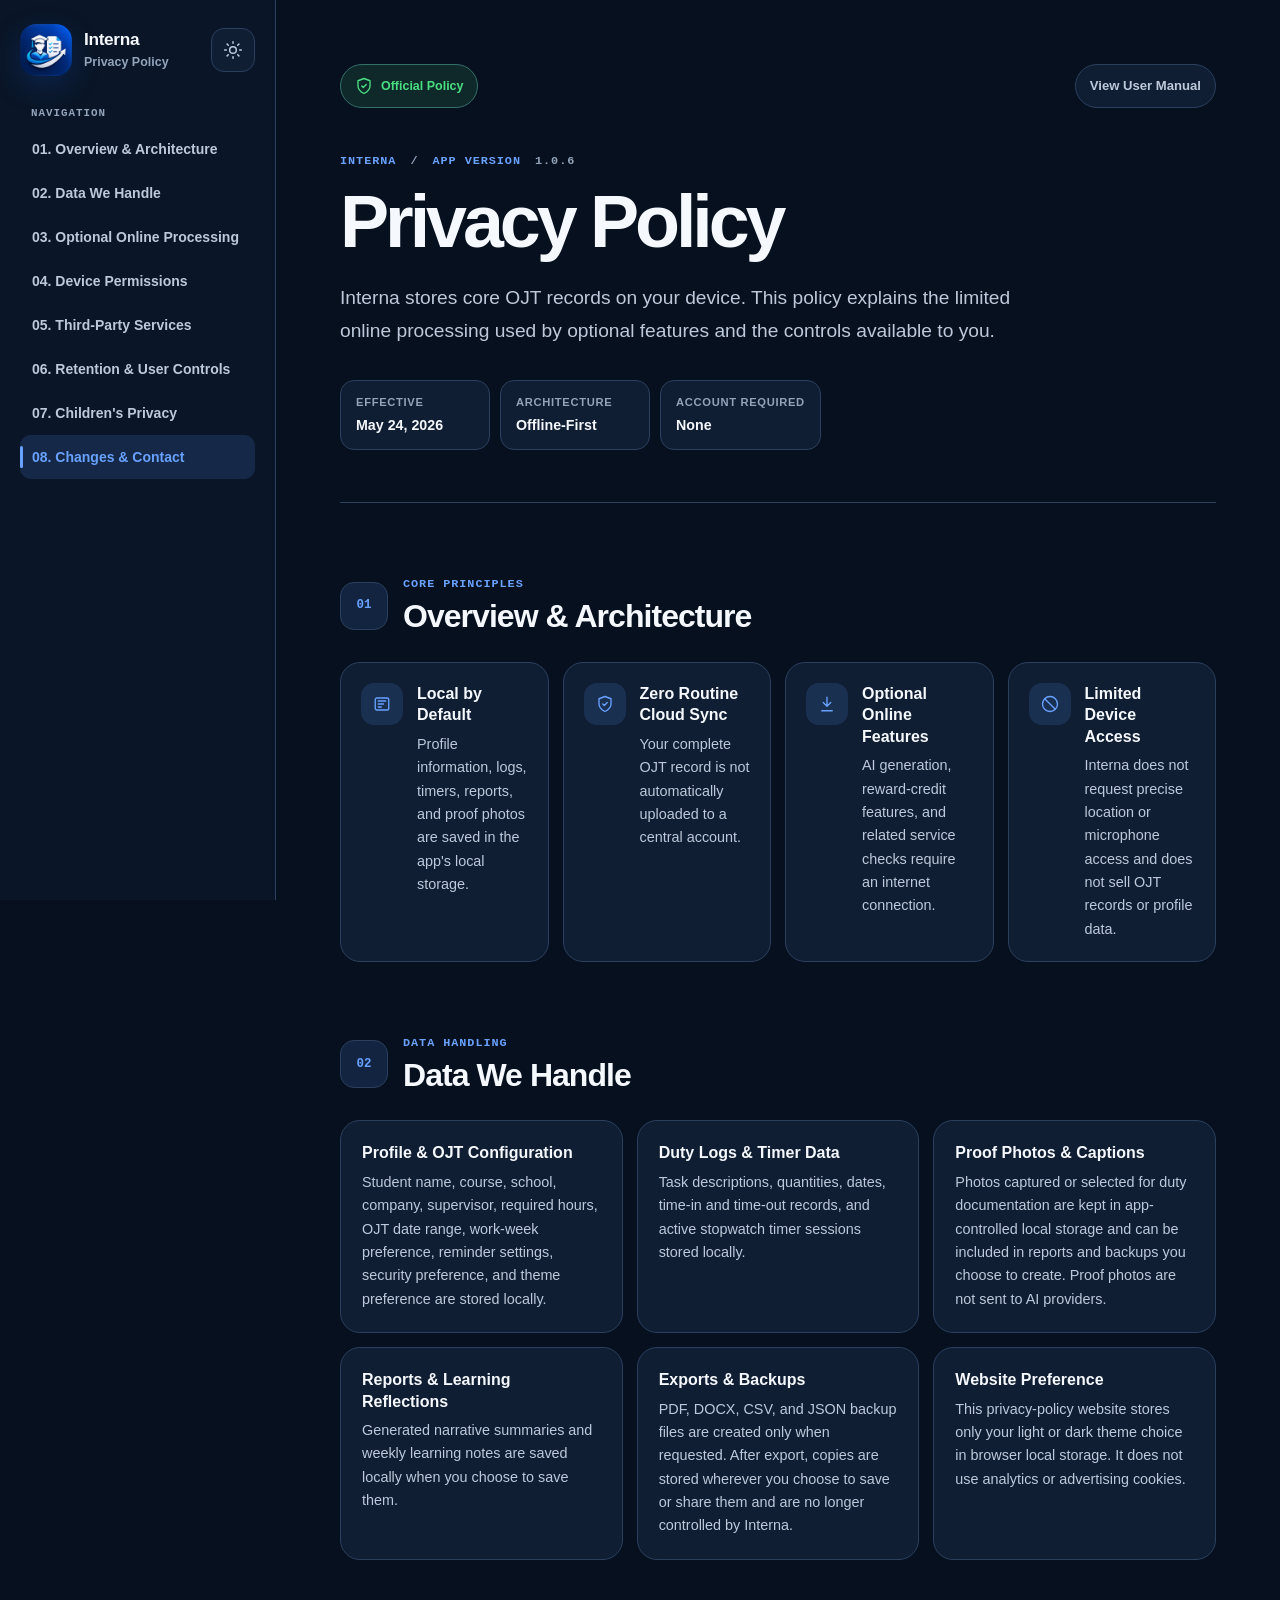
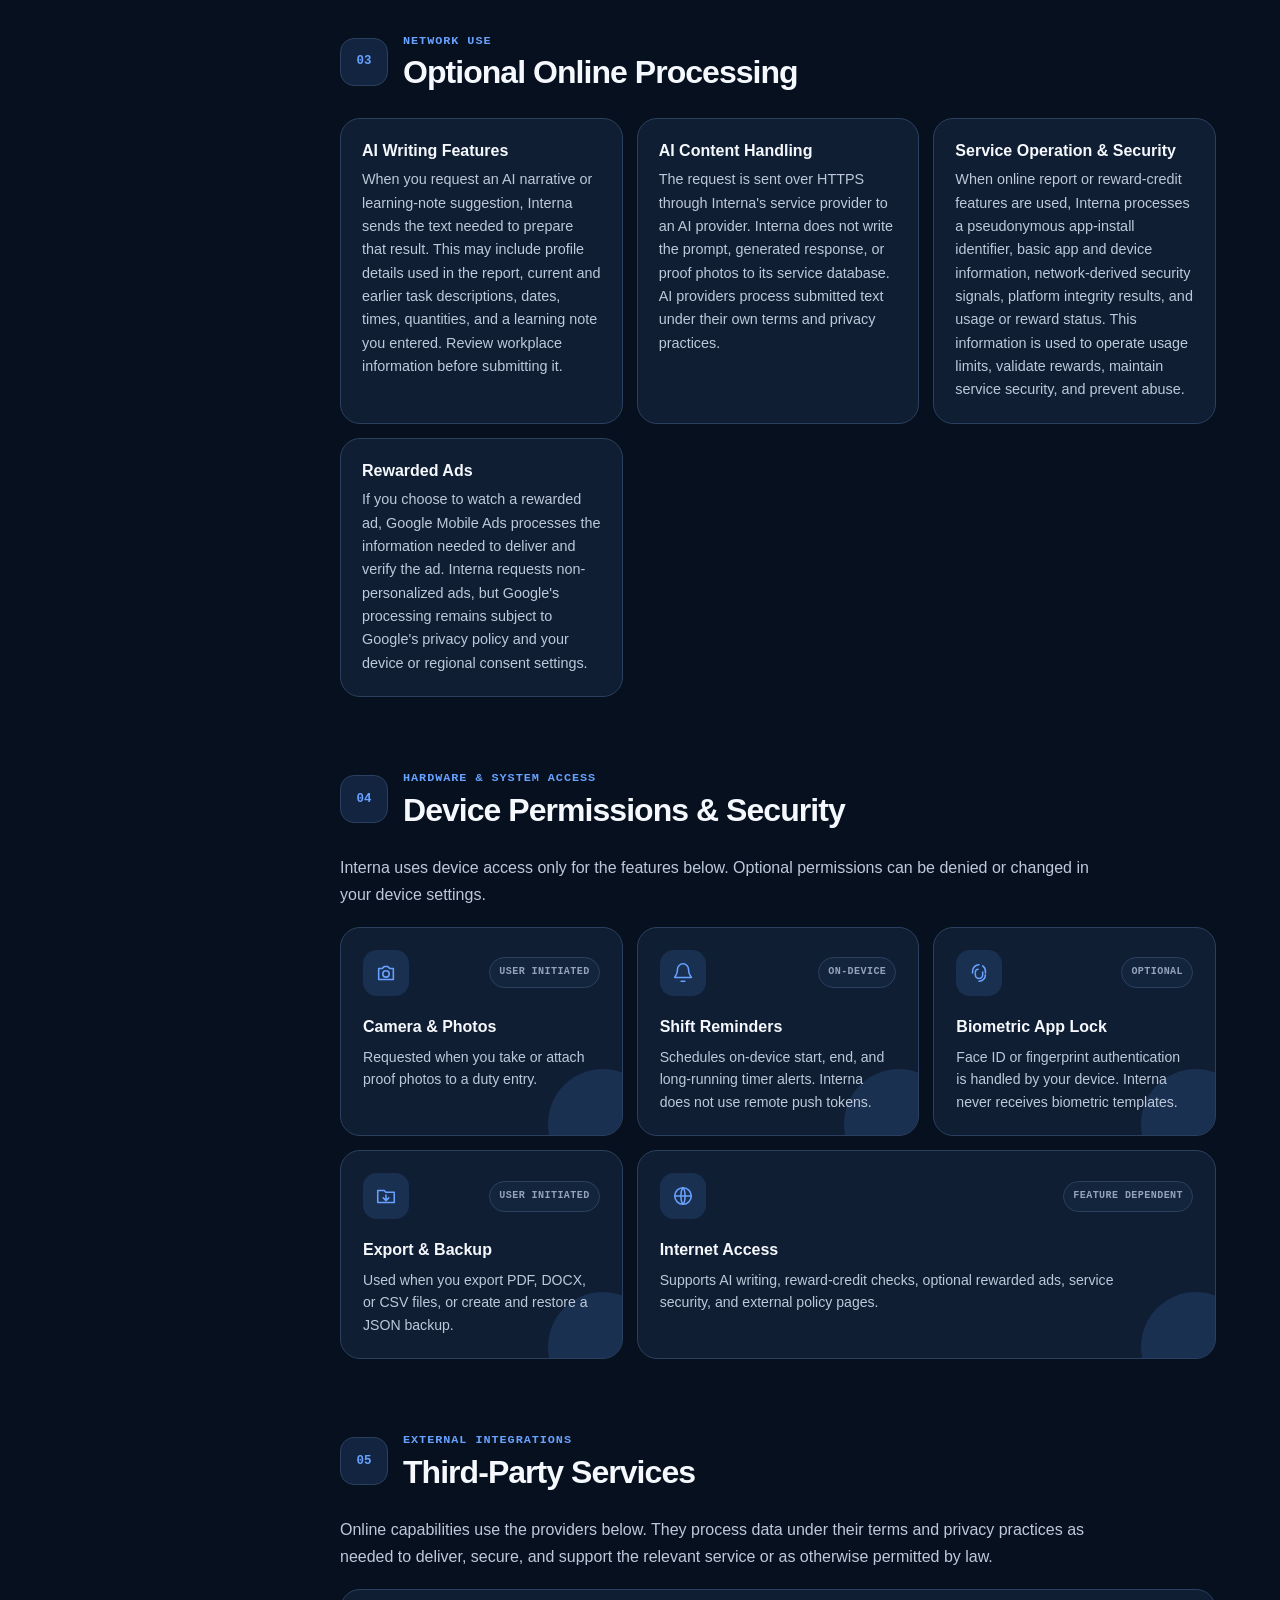
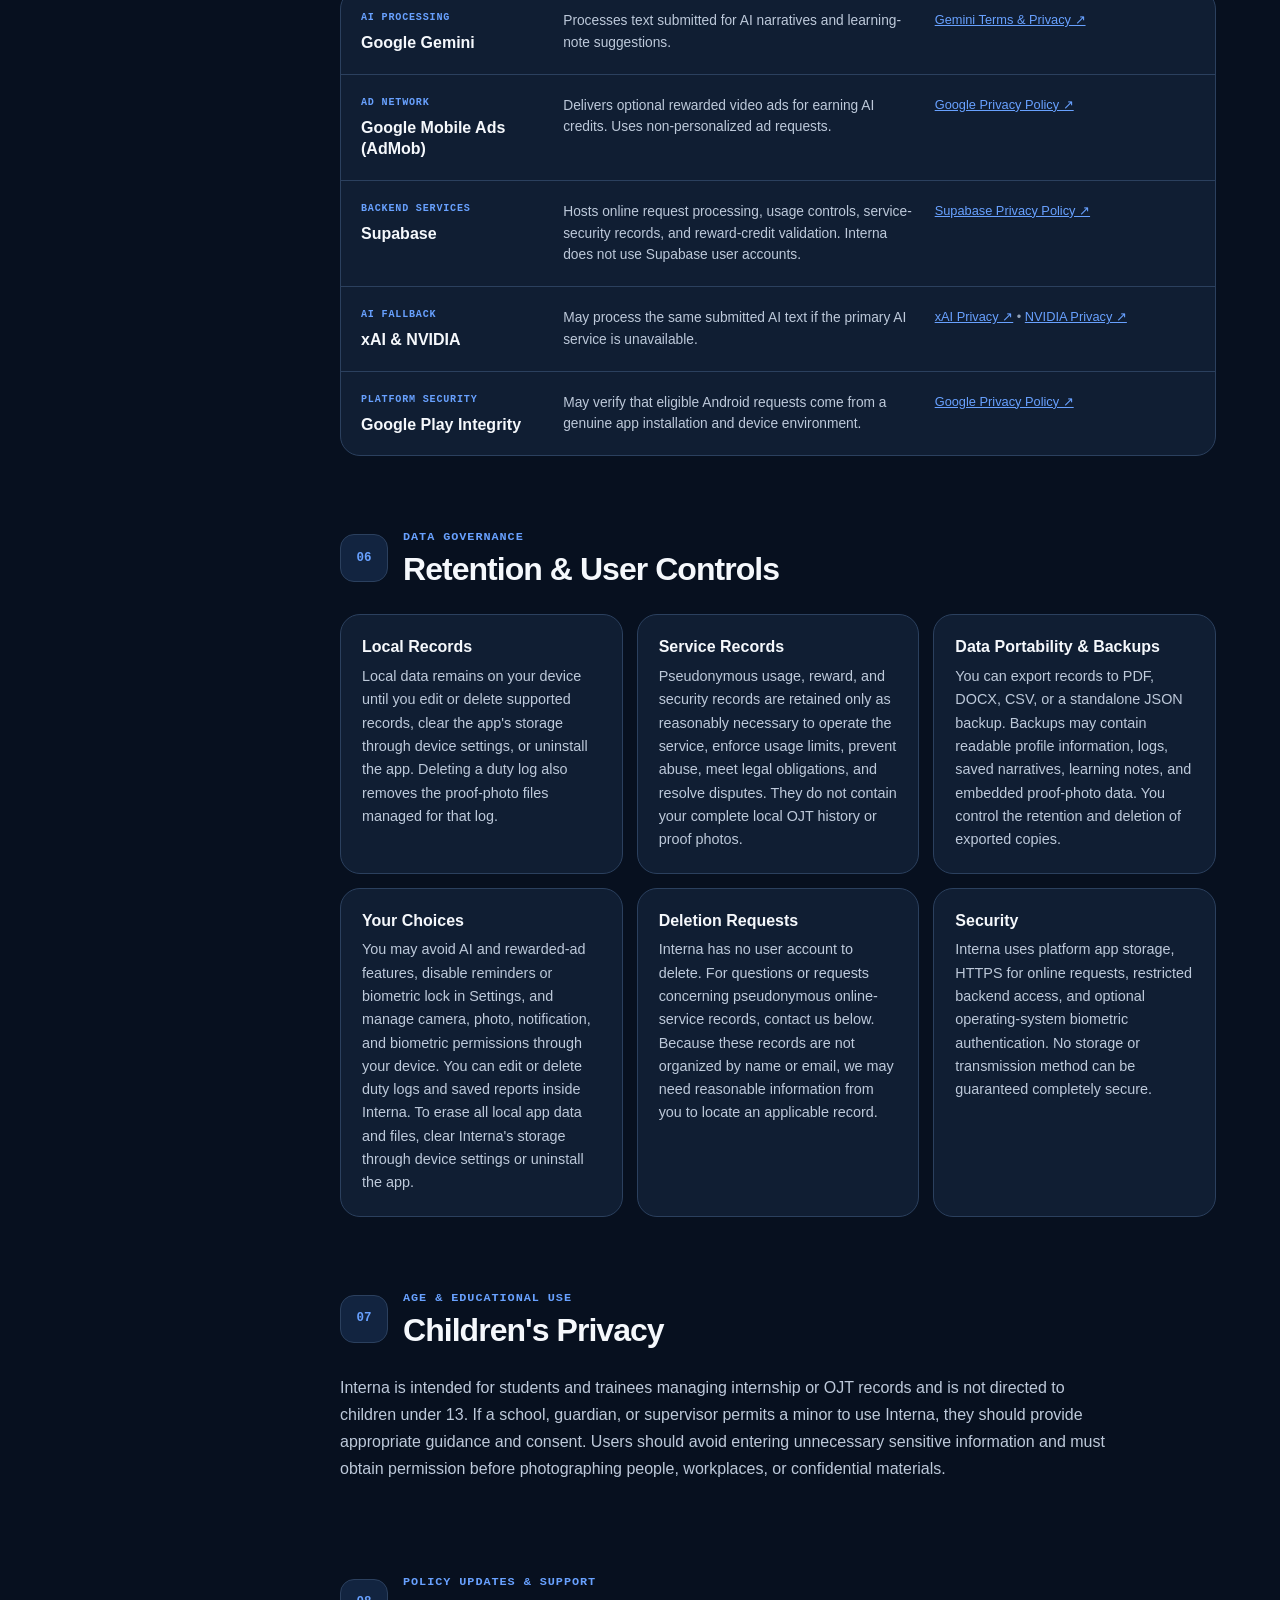
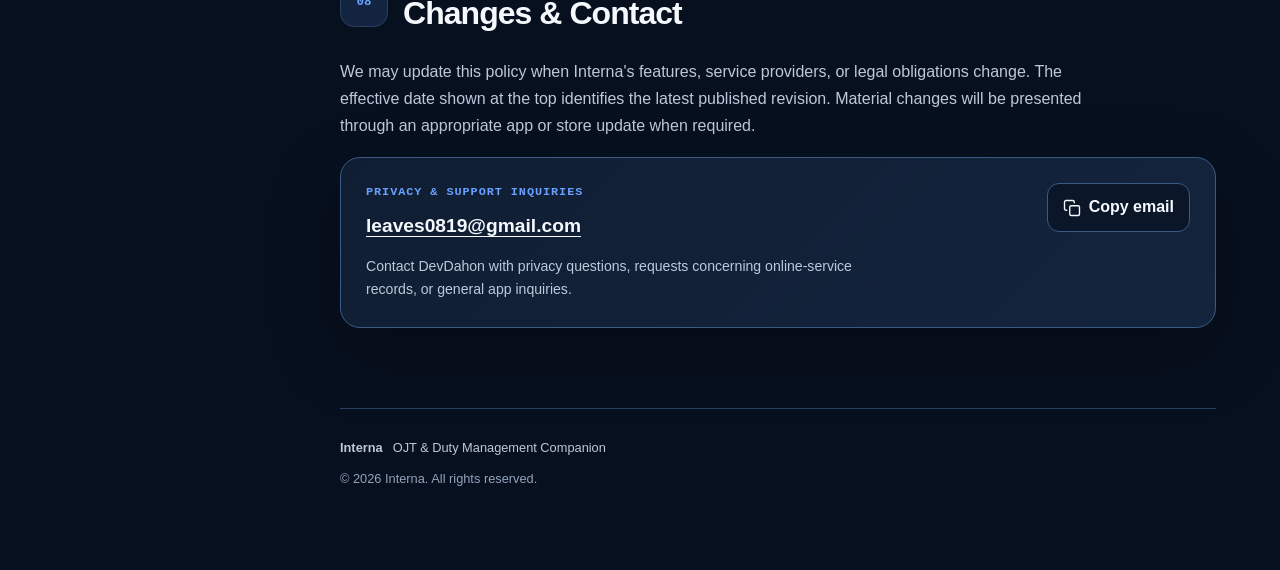
==== commit 05021c53: "." ====
--- a/index.html
+++ b/index.html
@@ -1,170 +1,464 @@
 <!DOCTYPE html>
-<html lang="en">
-  <head>
-    <meta charset="UTF-8" />
-    <meta name="viewport" content="width=device-width, initial-scale=1.0" />
-    <!-- Pages refresh: policy sync 2026-05-24 -->
-    <title>Interna Privacy Policy</title>
-    <meta name="description" content="Privacy Policy for Interna, the OJT management companion for students." />
-    <link rel="icon" type="image/png" href="./image.png" />
-    <!-- Monospace font for developer console feel -->
-    <link rel="preconnect" href="https://fonts.googleapis.com" />
-    <link rel="preconnect" href="https://fonts.gstatic.com" crossorigin />
-    <link href="https://fonts.googleapis.com/css2?family=Fira+Code:wght@400;500;600&family=Inter:wght@400;500;600&display=swap" rel="stylesheet" />
-    <link rel="stylesheet" href="./styles.css" />
-  </head>
-  <body>
-    <div class="app-container">
-      <aside class="sidebar">
-        <div class="brand">
-          <div class="brand-logo-frame" aria-hidden="true">
-            <img src="./image.png" alt="Interna logo" class="brand-logo" />
-          </div>
-          <div class="brand-copy">
-            <span class="brand-name">> Interna_</span>
+<html lang="en" data-theme="dark">
+
+<head>
+  <meta charset="UTF-8">
+  <meta name="viewport" content="width=device-width, initial-scale=1.0">
+  <meta name="theme-color" content="#07101f">
+  <title>Interna — Privacy Policy</title>
+  <meta
+    name="description"
+    content="Official Privacy Policy for Interna OJT Duty Management app, covering local storage, optional online services, third-party processing, retention, and user controls."
+  >
+  <link rel="canonical" href="https://devdahon.github.io/interna-privacy/">
+  <meta property="og:type" content="website">
+  <meta property="og:title" content="Interna — Privacy Policy">
+  <meta
+    property="og:description"
+    content="Official Privacy Policy for Interna OJT Duty Management app, covering local storage, optional online services, third-party processing, retention, and user controls."
+  >
+  <meta property="og:url" content="https://devdahon.github.io/interna-privacy/">
+  <meta property="og:image" content="https://devdahon.github.io/interna-privacy/image.png">
+  <meta name="twitter:card" content="summary_large_image">
+  <meta name="twitter:title" content="Interna — Privacy Policy">
+  <meta
+    name="twitter:description"
+    content="Official Privacy Policy for Interna OJT Duty Management app, covering local storage, optional online services, third-party processing, retention, and user controls."
+  >
+  <meta name="twitter:image" content="https://devdahon.github.io/interna-privacy/image.png">
+  <link rel="icon" type="image/png" href="./favicon.png">
+  <link rel="shortcut icon" href="./favicon.ico">
+  <link rel="stylesheet" href="./styles.css">
+  <script type="application/ld+json">
+    {
+      "@context": "https://schema.org",
+      "@type": "WebPage",
+      "name": "Interna Privacy Policy",
+      "url": "https://devdahon.github.io/interna-privacy/",
+      "description": "Official Privacy Policy for Interna OJT duty management app, covering offline-first local storage, AI report generation, rewarded ads, device permissions, and user controls.",
+      "dateModified": "2026-08-30",
+      "publisher": {
+        "@type": "Organization",
+        "name": "Interna",
+        "email": "devdahon@northeasterncollege.edu.ph"
+      },
+      "about": {
+        "@type": "SoftwareApplication",
+        "name": "Interna",
+        "applicationCategory": "ProductivityApplication",
+        "operatingSystem": "Android, iOS, Web",
+        "installUrl": "https://play.google.com/store/apps/details?id=com.rodagregado.interna"
+      }
+    }
+  </script>
+  <script src="./script.js" defer></script>
+</head>
+
+<body>
+  <a class="skip-link" href="#main-content">Skip to privacy policy</a>
+
+  <div class="app-shell">
+    <aside class="sidebar" aria-label="Privacy policy navigation">
+      <div class="sidebar-top">
+        <a href="#top" class="brand-wrapper" aria-label="Interna privacy policy home">
+          <span class="brand-logo-frame">
+            <img src="./image.png" alt="Interna logo" class="brand-logo" width="48" height="48">
+          </span>
+          <span class="brand-details">
+            <span class="brand-name">Interna</span>
             <span class="brand-sub">Privacy Policy</span>
-          </div>
-        </div>
-        <nav class="nav-menu" aria-label="Table of Contents">
-          <div class="nav-group">
-            <span class="nav-group-title">Overview</span>
-            <a href="#who-we-are" class="nav-link">1. Who we are</a>
-            <a href="#data-we-handle" class="nav-link">2. Data we handle</a>
-            <a href="#how-we-use-data" class="nav-link">3. How we use data</a>
-          </div>
-          <div class="nav-group">
-            <span class="nav-group-title">Services</span>
-            <a href="#ads-and-ai" class="nav-link">4. Ads, AI & 3rd Parties</a>
-            <a href="#device-trust" class="nav-link">5. Anti-abuse</a>
-          </div>
-          <div class="nav-group">
-            <span class="nav-group-title">Data Policies</span>
-            <a href="#retention" class="nav-link">6. Retention</a>
-            <a href="#your-choices" class="nav-link">7. Your choices</a>
-            <a href="#security" class="nav-link">8. Security</a>
-            <a href="#audience" class="nav-link">9. Audience</a>
-          </div>
-          <div class="nav-group">
-            <span class="nav-group-title">Support</span>
-            <a href="#contact" class="nav-link">10. Contact</a>
-          </div>
-        </nav>
-      </aside>
-
-      <main class="content-area">
-        <header class="page-header">
-          <h1>Privacy Policy</h1>
-          <div class="meta-info">
-            <span>[EFFECTIVE_DATE]: <strong data-effective-date>May 24, 2026</strong></span>
-            <span>[DEVELOPER]: <strong data-developer-name>Dahon</strong></span>
-          </div>
-        </header>
-
-        <section id="who-we-are" class="doc-section">
-          <h2>1. Who we are</h2>
-          <p>Interna is an OJT management companion designed for students. It helps users track work logs, attach documentation photos, export reports, and generate narrative reports with AI assistance when online.</p>
-          <p>Most day-to-day tracking features can be used offline. Internet access is mainly needed for AI generation attempts, rewarded ads, and related backend protections. Interna is independently developed and maintained by <strong data-developer-name>Dahon</strong>.</p>
-        </section>
-
-        <section id="data-we-handle" class="doc-section">
-          <h2>2. What data Interna handles</h2>
-          <div class="data-grid">
-            <div class="data-card">
-              <h3>Profile and settings</h3>
-              <p>Interna stores user-entered profile details such as student name, course, school, company name, supervisor name, OJT date range, and required hours.</p>
-            </div>
-            <div class="data-card">
-              <h3>Work logs, learning notes, and saved reports</h3>
-              <p>Interna stores work logs, dates, time ranges, task descriptions, quantities, captions, optional week-specific learning notes, and saved narrative reports locally on the device.</p>
-            </div>
-            <div class="data-card">
-              <h3>Proof photos</h3>
-              <p>Interna can capture or select proof images for documentation. These images are stored and used locally on the device and are not uploaded in the normal app flow.</p>
-            </div>
-            <div class="data-card">
-              <h3>Technical and device data</h3>
-              <p>Interna and its integrated services may process install identifiers, device trust signals, app version details, Android-specific identifiers, diagnostics, and app interaction data needed for protected AI and rewarded-ad features.</p>
-            </div>
-          </div>
-        </section>
-
-        <section id="how-we-use-data" class="doc-section">
-          <h2>3. How data is used</h2>
-          <ul>
-            <li>To operate the app's OJT logging, reporting, and export features.</li>
-            <li>To support offline-first tracking with local device storage.</li>
-            <li>To generate AI narrative reports based on user-entered profile details, work-log content, and optional week-specific learning notes.</li>
-            <li>To provide rewarded-ad credits and enforce weekly generation limits.</li>
-            <li>To protect the app from automated abuse, reinstall abuse, and suspicious usage patterns.</li>
-            <li>To maintain app stability, diagnostics, and service reliability.</li>
-          </ul>
-        </section>
-
-        <section id="ads-and-ai" class="doc-section">
-          <h2>4. Ads, AI, and third-party services</h2>
-          <div class="service-list">
-            <div class="service-item">
-              <h3>Supabase</h3>
-              <p>Interna uses Supabase Edge Functions and related backend services for AI requests, reward-credit handling, and trust or quota enforcement.</p>
-            </div>
-            <div class="service-item">
-              <h3>Google Gemini, xAI Grok, and NVIDIA-hosted models</h3>
-              <p>When AI narrative generation is used, prompt content may include user-entered profile details, work-log data, prior internship-log context, and optional week-specific learning notes so a narrative can be generated. Depending on availability, requests may be processed through the app's backend using Google Gemini, xAI Grok, or NVIDIA-hosted AI models.</p>
-            </div>
-            <div class="service-item">
-              <h3>Google Mobile Ads (AdMob)</h3>
-              <p>Interna uses AdMob for rewarded ads. Depending on SDK behavior and Google's systems, this may involve diagnostics, app interaction data, device or other identifiers, and conservative approximate-location handling derived from network or SDK context. Interna does not provide a user-facing precise-location feature.</p>
-            </div>
-          </div>
-        </section>
-
-        <section id="device-trust" class="doc-section">
-          <h2>5. Device trust and anti-abuse protections</h2>
-          <p>Interna uses technical signals to reduce abuse of AI generation and rewarded credits. On supported Android builds, this may include Play Integrity verification, device-trust data, install identifiers, Android-specific identifiers, and request-specific trust metadata.</p>
-          <p>These protections are used to detect suspicious reinstall patterns, repeated abuse attempts, invalid rewarded-credit claims, and repeated AI usage attempts that exceed configured trust thresholds. This system does not require account creation or login.</p>
-        </section>
-
-        <section id="retention" class="doc-section">
-          <h2>6. How long data is retained</h2>
-          <ul>
-            <li>Settings, logs, photos, optional weekly learning notes, and saved reports remain on-device until the user deletes them, uninstalls the app, clears app data, or replaces them through restore operations.</li>
-            <li>Backend reward, usage, and trust records may be retained for quota management, fraud prevention, diagnostics, and operational review.</li>
-            <li>AI request content may be processed by backend and AI service providers according to their operational and legal retention practices.</li>
-            <li>Backup and restore flows can include local weekly learning notes and saved narrative content, but they do not restore AI credits; AI credit state may be tracked separately from the local backup file.</li>
-          </ul>
-        </section>
-
-        <section id="your-choices" class="doc-section">
-          <h2>7. Your controls and limitations</h2>
-          <p>Interna does not offer an account-based self-service deletion portal. Users can manage most local app data directly on their device by editing or deleting logs, removing local content, restoring backups, or uninstalling the app.</p>
-          <p>Because AI credits, backend trust decisions, and rewarded-credit usage are protected operational records, those records are not fully controlled through the app's local delete flows.</p>
-          <p>Users may also contact the privacy email listed below for privacy-related questions about the current app behavior.</p>
-        </section>
-
-        <section id="security" class="doc-section">
-          <h2>8. Security practices</h2>
-          <p>Interna uses encrypted network connections for supported backend, AI, and ad-related requests. As with any digital service, no system can guarantee absolute security, but reasonable technical measures are used to protect data in transit and limit abuse.</p>
-        </section>
-
-        <section id="audience" class="doc-section">
-          <h2>9. Children and educational use</h2>
-          <p>Interna is intended for students and educational or OJT-related use. It is not designed as a general children's app for young children. Institutions and users should review this policy before using the app in formal academic settings.</p>
-        </section>
-
-        <section id="contact" class="doc-section">
-          <h2>10. Privacy contact</h2>
-          <div class="contact-card">
-            <p>If you have privacy questions about Interna, contact:</p>
-            <p>
-              Email:
-              <a href="#" data-contact-link>
-                <span data-contact-email>leaves0819@gmail.com</span>
-              </a>
-            </p>
-          </div>
-        </section>
-      </main>
-    </div>
-    <script src="./script.js"></script>
-  </body>
+          </span>
+        </a>
+
+        <div class="sidebar-actions">
+          <button
+            type="button"
+            class="icon-button theme-toggle"
+            id="theme-toggle"
+            aria-label="Switch theme"
+            title="Switch theme"
+          >
+            <svg class="theme-icon theme-icon-sun" viewBox="0 0 24 24" aria-hidden="true">
+              <circle cx="12" cy="12" r="4"></circle>
+              <path d="M12 2v2M12 20v2M4.93 4.93l1.42 1.42M17.66 17.66l1.41 1.41M2 12h2M20 12h2M4.93 19.07l1.42-1.42M17.66 6.34l1.41-1.41"></path>
+            </svg>
+            <svg class="theme-icon theme-icon-moon" viewBox="0 0 24 24" aria-hidden="true">
+              <path d="M21 12.79A9 9 0 1 1 11.21 3 7 7 0 0 0 21 12.79Z"></path>
+            </svg>
+          </button>
+        </div>
+      </div>
+
+      <nav class="nav-menu" aria-label="Table of contents">
+        <div class="nav-group">
+          <p class="nav-section-title">Navigation</p>
+          <a href="#overview" class="nav-link">01. Overview &amp; Architecture</a>
+          <a href="#data-storage" class="nav-link">02. Data We Handle</a>
+          <a href="#online-processing" class="nav-link">03. Optional Online Processing</a>
+          <a href="#permissions" class="nav-link">04. Device Permissions</a>
+          <a href="#services" class="nav-link">05. Third-Party Services</a>
+          <a href="#controls" class="nav-link">06. Retention &amp; User Controls</a>
+          <a href="#children" class="nav-link">07. Children's Privacy</a>
+          <a href="#contact" class="nav-link">08. Changes &amp; Contact</a>
+        </div>
+      </nav>
+    </aside>
+
+    <main class="content-area" id="main-content" tabindex="-1">
+      <header class="page-header" id="top">
+        <div class="page-header-top">
+          <span class="policy-badge">
+            <svg viewBox="0 0 24 24" aria-hidden="true">
+              <path d="M12 22s8-4 8-10V5l-8-3-8 3v7c0 6 8 10 8 10Z"></path>
+              <path d="m9 12 2 2 4-4"></path>
+            </svg>
+            Official Policy
+          </span>
+          <a class="header-page-link" href="./manual.html">View User Manual</a>
+        </div>
+
+        <p class="eyebrow">Interna <span aria-hidden="true">/</span> App version <span data-app-version>1.0.6</span></p>
+        <h1>Privacy Policy</h1>
+        <p class="page-description">
+          Interna stores core OJT records on your device. This policy explains the limited online processing used by
+          optional features and the controls available to you.
+        </p>
+
+        <div class="meta-bar" role="group" aria-label="Policy metadata">
+          <span><small>Effective</small><strong data-effective-date>August 30, 2026</strong></span>
+          <span><small>Architecture</small><strong>Offline-First</strong></span>
+          <span><small>Account required</small><strong>None</strong></span>
+        </div>
+
+      </header>
+
+      <!-- Section 1: Overview & Architecture -->
+      <section id="overview" class="doc-section" aria-labelledby="overview-title">
+        <div class="section-heading">
+          <span class="section-num">01</span>
+          <div>
+            <p class="section-kicker">Core Principles</p>
+            <h2 id="overview-title">Overview &amp; Architecture</h2>
+          </div>
+        </div>
+
+        <div class="summary-grid">
+          <article class="summary-card">
+            <span class="card-icon" aria-hidden="true">
+              <svg viewBox="0 0 24 24"><rect x="3" y="4" width="18" height="16" rx="2"></rect><path d="M7 8h10M7 12h7M7 16h4"></path></svg>
+            </span>
+            <div>
+              <h3>Local by Default</h3>
+              <p>Profile information, logs, timers, reports, and proof photos are saved in the app's local storage.</p>
+            </div>
+          </article>
+
+          <article class="summary-card">
+            <span class="card-icon" aria-hidden="true">
+              <svg viewBox="0 0 24 24"><path d="M12 22s8-4 8-10V5l-8-3-8 3v7c0 6 8 10 8 10Z"></path><path d="m9 12 2 2 4-4"></path></svg>
+            </span>
+            <div>
+              <h3>Zero Routine Cloud Sync</h3>
+              <p>Your complete OJT record is not automatically uploaded to a central account.</p>
+            </div>
+          </article>
+
+          <article class="summary-card">
+            <span class="card-icon" aria-hidden="true">
+              <svg viewBox="0 0 24 24"><path d="M12 3v12M7 10l5 5 5-5"></path><path d="M5 21h14"></path></svg>
+            </span>
+            <div>
+              <h3>Optional Online Features</h3>
+              <p>AI generation, reward-credit features, and related service checks require an internet connection.</p>
+            </div>
+          </article>
+
+          <article class="summary-card">
+            <span class="card-icon" aria-hidden="true">
+              <svg viewBox="0 0 24 24"><circle cx="12" cy="12" r="10"></circle><line x1="4.93" y1="4.93" x2="19.07" y2="19.07"></line></svg>
+            </span>
+            <div>
+              <h3>Limited Device Access</h3>
+              <p>Interna does not request precise location or microphone access and does not sell OJT records or profile data.</p>
+            </div>
+          </article>
+        </div>
+      </section>
+
+      <!-- Section 2: Data handled by the app -->
+      <section id="data-storage" class="doc-section" aria-labelledby="storage-title">
+        <div class="section-heading">
+          <span class="section-num">02</span>
+          <div>
+            <p class="section-kicker">Data Handling</p>
+            <h2 id="storage-title">Data We Handle</h2>
+          </div>
+        </div>
+
+        <div class="data-map">
+          <article>
+            <h3>Profile &amp; OJT Configuration</h3>
+            <p>Student name, course, school, company, supervisor, required hours, OJT date range, work-week preference, reminder settings, security preference, and theme preference are stored locally.</p>
+          </article>
+          <article>
+            <h3>Duty Logs &amp; Timer Data</h3>
+            <p>Task descriptions, quantities, dates, time-in and time-out records, and active stopwatch timer sessions stored locally.</p>
+          </article>
+          <article>
+            <h3>Proof Photos &amp; Captions</h3>
+            <p>Photos captured or selected for duty documentation are kept in app-controlled local storage and can be included in reports and backups you choose to create. Proof photos are not sent to AI providers.</p>
+          </article>
+          <article>
+            <h3>Reports &amp; Learning Reflections</h3>
+            <p>Generated narrative summaries and weekly learning notes are saved locally when you choose to save them.</p>
+          </article>
+          <article>
+            <h3>Exports &amp; Backups</h3>
+            <p>PDF, DOCX, CSV, and JSON backup files are created only when requested. After export, copies are stored wherever you choose to save or share them and are no longer controlled by Interna.</p>
+          </article>
+          <article>
+            <h3>Website Preference</h3>
+            <p>This privacy-policy website stores only your light or dark theme choice in browser local storage. It does not use analytics or advertising cookies.</p>
+          </article>
+        </div>
+      </section>
+
+      <!-- Section 3: Optional online processing -->
+      <section id="online-processing" class="doc-section" aria-labelledby="online-processing-title">
+        <div class="section-heading">
+          <span class="section-num">03</span>
+          <div>
+            <p class="section-kicker">Network Use</p>
+            <h2 id="online-processing-title">Optional Online Processing</h2>
+          </div>
+        </div>
+
+        <div class="data-map">
+          <article>
+            <h3>AI Writing Features</h3>
+            <p>When you request an AI narrative or learning-note suggestion, Interna sends the text needed to prepare that result. This may include profile details used in the report, current and earlier task descriptions, dates, times, quantities, and a learning note you entered. Review workplace information before submitting it.</p>
+          </article>
+          <article>
+            <h3>AI Content Handling</h3>
+            <p>The request is sent over HTTPS through Interna's service provider to an AI provider. Interna does not write the prompt, generated response, or proof photos to its service database. AI providers process submitted text under their own terms and privacy practices.</p>
+          </article>
+          <article>
+            <h3>Service Operation &amp; Security</h3>
+            <p>When online report or reward-credit features are used, Interna processes a pseudonymous app-install identifier, basic app and device information, network-derived security signals, platform integrity results, and usage or reward status. This information is used to operate usage limits, validate rewards, maintain service security, and prevent abuse.</p>
+          </article>
+          <article>
+            <h3>Rewarded Ads</h3>
+            <p>If you choose to watch a rewarded ad, Google Mobile Ads processes the information needed to deliver and verify the ad. Interna requests non-personalized ads, but Google's processing remains subject to Google's privacy policy and your device or regional consent settings.</p>
+          </article>
+        </div>
+      </section>
+
+      <!-- Section 4: Device Permissions -->
+      <section id="permissions" class="doc-section" aria-labelledby="permissions-title">
+        <div class="section-heading">
+          <span class="section-num">04</span>
+          <div>
+            <p class="section-kicker">Hardware &amp; System Access</p>
+            <h2 id="permissions-title">Device Permissions &amp; Security</h2>
+          </div>
+        </div>
+
+        <p class="permission-intro">
+          Interna uses device access only for the features below. Optional permissions can be denied or changed in your device settings.
+        </p>
+
+        <div class="permission-grid">
+          <article class="permission-card">
+            <div class="permission-card-top">
+              <span class="permission-icon" aria-hidden="true">
+                <svg viewBox="0 0 24 24"><path d="M4 7h4l2-2h4l2 2h4v12H4z"></path><circle cx="12" cy="13" r="3.5"></circle></svg>
+              </span>
+              <span class="permission-tag">User initiated</span>
+            </div>
+            <h3>Camera &amp; Photos</h3>
+            <p>Requested when you take or attach proof photos to a duty entry.</p>
+          </article>
+
+          <article class="permission-card">
+            <div class="permission-card-top">
+              <span class="permission-icon" aria-hidden="true">
+                <svg viewBox="0 0 24 24"><path d="M18 8a6 6 0 0 0-12 0c0 7-3 7-3 9h18c0-2-3-2-3-9"></path><path d="M10 21h4"></path></svg>
+              </span>
+              <span class="permission-tag">On-device</span>
+            </div>
+            <h3>Shift Reminders</h3>
+            <p>Schedules on-device start, end, and long-running timer alerts. Interna does not use remote push tokens.</p>
+          </article>
+
+          <article class="permission-card">
+            <div class="permission-card-top">
+              <span class="permission-icon" aria-hidden="true">
+                <svg viewBox="0 0 24 24"><path d="M12 3a7 7 0 0 0-7 7v2"></path><path d="M19 12v-2a7 7 0 0 0-3-5.74"></path><path d="M8 12v2a4 4 0 0 0 8 0v-3"></path><path d="M11 8a3 3 0 0 0-3 3"></path><path d="M12 21a7 7 0 0 0 7-7"></path></svg>
+              </span>
+              <span class="permission-tag">Optional</span>
+            </div>
+            <h3>Biometric App Lock</h3>
+            <p>Face ID or fingerprint authentication is handled by your device. Interna never receives biometric templates.</p>
+          </article>
+
+          <article class="permission-card">
+            <div class="permission-card-top">
+              <span class="permission-icon" aria-hidden="true">
+                <svg viewBox="0 0 24 24"><path d="M3 6h7l2 2h9v11H3z"></path><path d="M12 11v6M9 14l3 3 3-3"></path></svg>
+              </span>
+              <span class="permission-tag">User initiated</span>
+            </div>
+            <h3>Export &amp; Backup</h3>
+            <p>Used when you export PDF, DOCX, or CSV files, or create and restore a JSON backup.</p>
+          </article>
+
+          <article class="permission-card permission-card-wide">
+            <div class="permission-card-top">
+              <span class="permission-icon" aria-hidden="true">
+                <svg viewBox="0 0 24 24"><circle cx="12" cy="12" r="9"></circle><path d="M3 12h18M12 3c3 3 3 15 0 18M12 3c-3 3-3 15 0 18"></path></svg>
+              </span>
+              <span class="permission-tag">Feature dependent</span>
+            </div>
+            <h3>Internet Access</h3>
+            <p>Supports AI writing, reward-credit checks, optional rewarded ads, service security, and external policy pages.</p>
+          </article>
+        </div>
+      </section>
+
+      <!-- Section 5: Third-Party Services -->
+      <section id="services" class="doc-section" aria-labelledby="services-title">
+        <div class="section-heading">
+          <span class="section-num">05</span>
+          <div>
+            <p class="section-kicker">External Integrations</p>
+            <h2 id="services-title">Third-Party Services</h2>
+          </div>
+        </div>
+
+        <p>
+          Online capabilities use the providers below. They process data under their terms and privacy practices as needed to deliver, secure, and support the relevant service or as otherwise permitted by law.
+        </p>
+
+        <div class="network-list">
+          <article class="network-row">
+            <div><span class="network-label">AI Processing</span><h3>Google Gemini</h3></div>
+            <p>Processes text submitted for AI narratives and learning-note suggestions.</p>
+            <p class="network-recipient"><a href="https://ai.google.dev/gemini-api/terms" target="_blank" rel="noopener noreferrer">Gemini Terms &amp; Privacy ↗</a></p>
+          </article>
+
+          <article class="network-row">
+            <div><span class="network-label">Ad Network</span><h3>Google Mobile Ads (AdMob)</h3></div>
+            <p>Delivers optional rewarded video ads for earning AI credits. Uses non-personalized ad requests.</p>
+            <p class="network-recipient"><a href="https://policies.google.com/privacy" target="_blank" rel="noopener noreferrer">Google Privacy Policy ↗</a></p>
+          </article>
+
+          <article class="network-row">
+            <div><span class="network-label">Backend Services</span><h3>Supabase</h3></div>
+            <p>Hosts online request processing, usage controls, service-security records, and reward-credit validation. Interna does not use Supabase user accounts.</p>
+            <p class="network-recipient"><a href="https://supabase.com/privacy" target="_blank" rel="noopener noreferrer">Supabase Privacy Policy ↗</a></p>
+          </article>
+
+          <article class="network-row">
+            <div><span class="network-label">AI Fallback</span><h3>xAI &amp; NVIDIA</h3></div>
+            <p>May process the same submitted AI text if the primary AI service is unavailable.</p>
+            <p class="network-recipient"><a href="https://x.ai/legal/privacy-policy" target="_blank" rel="noopener noreferrer">xAI Privacy ↗</a> &bull; <a href="https://www.nvidia.com/en-us/about-nvidia/privacy-policy/" target="_blank" rel="noopener noreferrer">NVIDIA Privacy ↗</a></p>
+          </article>
+
+          <article class="network-row">
+            <div><span class="network-label">Platform Security</span><h3>Google Play Integrity</h3></div>
+            <p>May verify that eligible Android requests come from a genuine app installation and device environment.</p>
+            <p class="network-recipient"><a href="https://policies.google.com/privacy" target="_blank" rel="noopener noreferrer">Google Privacy Policy ↗</a></p>
+          </article>
+        </div>
+      </section>
+
+      <!-- Section 6: Retention & User Controls -->
+      <section id="controls" class="doc-section" aria-labelledby="controls-title">
+        <div class="section-heading">
+          <span class="section-num">06</span>
+          <div>
+            <p class="section-kicker">Data Governance</p>
+            <h2 id="controls-title">Retention &amp; User Controls</h2>
+          </div>
+        </div>
+
+        <div class="feature-grid">
+          <article>
+            <h3>Local Records</h3>
+            <p>Local data remains on your device until you edit or delete supported records, clear the app's storage through device settings, or uninstall the app. Deleting a duty log also removes the proof-photo files managed for that log.</p>
+          </article>
+          <article>
+            <h3>Service Records</h3>
+            <p>Pseudonymous usage, reward, and security records are retained only as reasonably necessary to operate the service, enforce usage limits, prevent abuse, meet legal obligations, and resolve disputes. They do not contain your complete local OJT history or proof photos.</p>
+          </article>
+          <article>
+            <h3>Data Portability &amp; Backups</h3>
+            <p>You can export records to PDF, DOCX, CSV, or a standalone JSON backup. Backups may contain readable profile information, logs, saved narratives, learning notes, and embedded proof-photo data. You control the retention and deletion of exported copies.</p>
+          </article>
+          <article>
+            <h3>Your Choices</h3>
+            <p>You may avoid AI and rewarded-ad features, disable reminders or biometric lock in Settings, and manage camera, photo, notification, and biometric permissions through your device. You can edit or delete duty logs and saved reports inside Interna. To erase all local app data and files, clear Interna's storage through device settings or uninstall the app.</p>
+          </article>
+          <article>
+            <h3>Deletion Requests</h3>
+            <p>Interna has no user account to delete. For questions or requests concerning pseudonymous online-service records, contact us below. Because these records are not organized by name or email, we may need reasonable information from you to locate an applicable record.</p>
+          </article>
+          <article>
+            <h3>Security</h3>
+            <p>Interna uses platform app storage, HTTPS for online requests, restricted backend access, and optional operating-system biometric authentication. No storage or transmission method can be guaranteed completely secure.</p>
+          </article>
+        </div>
+      </section>
+
+      <!-- Section 7: Children's Privacy -->
+      <section id="children" class="doc-section" aria-labelledby="children-title">
+        <div class="section-heading">
+          <span class="section-num">07</span>
+          <div>
+            <p class="section-kicker">Age &amp; Educational Use</p>
+            <h2 id="children-title">Children's Privacy</h2>
+          </div>
+        </div>
+        <p>Interna is intended for students and trainees managing internship or OJT records and is not directed to children under 13. If a school, guardian, or supervisor permits a minor to use Interna, they should provide appropriate guidance and consent. Users should avoid entering unnecessary sensitive information and must obtain permission before photographing people, workplaces, or confidential materials.</p>
+      </section>
+
+      <!-- Section 8: Changes & Contact -->
+      <section id="contact" class="doc-section" aria-labelledby="contact-title">
+        <div class="section-heading">
+          <span class="section-num">08</span>
+          <div>
+            <p class="section-kicker">Policy Updates &amp; Support</p>
+            <h2 id="contact-title">Changes &amp; Contact</h2>
+          </div>
+        </div>
+
+        <p>We may update this policy when Interna's features, service providers, or legal obligations change. The effective date shown at the top identifies the latest published revision. Material changes will be presented through an appropriate app or store update when required.</p>
+
+        <div class="contact-card">
+          <div>
+            <p class="contact-label">Privacy &amp; Support Inquiries</p>
+            <a class="contact-email" data-contact-link href="mailto:devdahon@northeasterncollege.edu.ph">
+              <span data-contact-email>devdahon@northeasterncollege.edu.ph</span>
+            </a>
+            <p>Contact DevDahon with privacy questions, requests concerning online-service records, or general app inquiries.</p>
+          </div>
+          <button type="button" class="copy-button" id="email-chip">
+            <svg viewBox="0 0 24 24" aria-hidden="true"><rect x="9" y="9" width="13" height="13" rx="2"></rect><path d="M5 15H4a2 2 0 0 1-2-2V4a2 2 0 0 1 2-2h9a2 2 0 0 1 2 2v1"></path></svg>
+            Copy email
+          </button>
+          <p class="copy-status" id="email-copied" role="status" aria-live="polite"></p>
+        </div>
+      </section>
+
+      <footer class="page-footer">
+        <div>
+          <strong>Interna</strong>
+          <span>OJT &amp; Duty Management Companion</span>
+        </div>
+        <p>&copy; <span data-current-year>2026</span> Interna. All rights reserved.</p>
+      </footer>
+    </main>
+  </div>
+</body>
+
 </html>
--- a/styles.css
+++ b/styles.css
@@ -1,14 +1,57 @@
 :root {
-  --bg-color: #0d1117;
-  --sidebar-bg: #010409;
-  --panel-bg: #161b22;
-  --border-color: #30363d;
-  --text-primary: #c9d1d9;
-  --text-secondary: #8b949e;
-  --accent-color: #58a6ff;
-  --success-color: #3fb950;
-  --font-mono: 'Fira Code', ui-monospace, SFMono-Regular, Consolas, "Liberation Mono", Menlo, monospace;
-  --font-sans: 'Inter', system-ui, -apple-system, sans-serif;
+  color-scheme: dark;
+  --bg: #07101f;
+  --bg-elevated: #0b1729;
+  --surface: #101e33;
+  --surface-soft: #13243d;
+  --surface-hover: #182b47;
+  --border: #2b405e;
+  --border-strong: #3b5b83;
+  --text: #f5f8fc;
+  --text-secondary: #bdc9da;
+  --text-muted: #92a3ba;
+  --primary: #68a1ff;
+  --primary-strong: #2f7df4;
+  --primary-soft: rgba(83, 145, 255, 0.15);
+  --cyan: #38c7f4;
+  --success: #4ade80;
+  --success-soft: rgba(74, 222, 128, 0.12);
+  --warning: #fbbf24;
+  --warning-soft: rgba(251, 191, 36, 0.12);
+  --danger: #fb7185;
+  --danger-soft: rgba(251, 113, 133, 0.12);
+  --shadow: 0 24px 70px rgba(0, 0, 0, 0.28);
+  --font: Inter, ui-sans-serif, -apple-system, BlinkMacSystemFont, "Segoe UI", sans-serif;
+  --font-mono: "SFMono-Regular", Consolas, "Liberation Mono", monospace;
+  --radius-sm: 8px;
+  --radius-md: 14px;
+  --radius-lg: 20px;
+  --radius-xl: 28px;
+}
+
+html[data-theme="light"] {
+  color-scheme: light;
+  --bg: #f4f7fb;
+  --bg-elevated: #ffffff;
+  --surface: #ffffff;
+  --surface-soft: #edf3fb;
+  --surface-hover: #e6eef9;
+  --border: #cbd7e7;
+  --border-strong: #9eb2cd;
+  --text: #0d1b2e;
+  --text-secondary: #3d5069;
+  --text-muted: #5b6f89;
+  --primary: #155fc7;
+  --primary-strong: #0f54b8;
+  --primary-soft: rgba(21, 95, 199, 0.1);
+  --cyan: #087aa4;
+  --success: #147a3d;
+  --success-soft: rgba(20, 122, 61, 0.1);
+  --warning: #9a5800;
+  --warning-soft: rgba(183, 106, 0, 0.1);
+  --danger: #b4233d;
+  --danger-soft: rgba(180, 35, 61, 0.09);
+  --shadow: 0 24px 70px rgba(35, 63, 98, 0.12);
 }
 
 * {
@@ -17,255 +60,1701 @@
 
 html {
   scroll-behavior: smooth;
+  scroll-padding-top: 24px;
 }
 
 body {
   margin: 0;
-  background-color: var(--bg-color);
-  color: var(--text-primary);
-  font-family: var(--font-sans);
-  line-height: 1.6;
-  font-size: 15px;
-}
-
-.app-container {
+  min-width: 320px;
+  background:
+    radial-gradient(circle at 78% -10%, rgba(47, 125, 244, 0.14), transparent 34rem),
+    var(--bg);
+  color: var(--text);
+  font-family: var(--font);
+  font-size: 16px;
+  line-height: 1.68;
+  -webkit-font-smoothing: antialiased;
+  text-rendering: optimizeLegibility;
+}
+
+button,
+a {
+  -webkit-tap-highlight-color: transparent;
+}
+
+button {
+  font: inherit;
+}
+
+a {
+  color: var(--primary);
+}
+
+a:focus-visible,
+button:focus-visible,
+[tabindex="-1"]:focus-visible {
+  outline: 3px solid var(--cyan);
+  outline-offset: 3px;
+}
+
+.skip-link {
+  position: fixed;
+  top: 12px;
+  left: 12px;
+  z-index: 1000;
+  padding: 12px 16px;
+  border-radius: var(--radius-sm);
+  background: var(--text);
+  color: var(--bg);
+  font-weight: 750;
+  text-decoration: none;
+  transform: translateY(-160%);
+}
+
+.skip-link:focus {
+  transform: translateY(0);
+}
+
+.app-shell {
   display: flex;
-  min-height: 100vh;
+  min-height: 100dvh;
 }
 
 .sidebar {
-  width: 280px;
-  background-color: var(--sidebar-bg);
-  border-right: 1px solid var(--border-color);
-  padding: 1.5rem;
   position: sticky;
   top: 0;
-  height: 100vh;
+  width: 276px;
+  height: 100dvh;
+  flex: 0 0 276px;
   overflow-y: auto;
-  flex-shrink: 0;
-}
-
-.brand {
-  margin-bottom: 2rem;
+  padding: 24px 20px;
+  border-right: 1px solid var(--border);
+  background: color-mix(in srgb, var(--bg-elevated) 94%, transparent);
+  backdrop-filter: blur(16px);
+  z-index: 20;
+}
+
+.sidebar-top,
+.brand-wrapper,
+.sidebar-actions,
+.status-card,
+.page-header-top,
+.policy-badge,
+.section-heading,
+.summary-card,
+.flow-step,
+.callout,
+.contact-card,
+.copy-button,
+.provider-links,
+.meta-bar {
   display: flex;
   align-items: center;
-  gap: 0.9rem;
+}
+
+.sidebar-top {
+  justify-content: space-between;
+  gap: 12px;
+}
+
+.brand-wrapper {
+  min-height: 52px;
+  gap: 12px;
+  color: inherit;
+  text-decoration: none;
 }
 
 .brand-logo-frame {
-  width: 56px;
-  height: 56px;
-  border-radius: 50%;
+  width: 52px;
+  height: 52px;
   overflow: hidden;
-  flex-shrink: 0;
-  background-color: var(--sidebar-bg);
-  box-shadow: 0 12px 24px rgba(0, 0, 0, 0.28);
+  flex: 0 0 auto;
+  border-radius: 16px;
+  background: transparent;
+  box-shadow: 0 10px 28px rgba(15, 84, 184, 0.25);
 }
 
 .brand-logo {
+  display: block;
   width: 100%;
   height: 100%;
   object-fit: cover;
-  object-position: center;
-  transform: scale(1.28);
-  transform-origin: center;
+}
+
+.brand-details {
+  display: grid;
+  line-height: 1.25;
+}
+
+.brand-name {
+  font-size: 1.08rem;
+  font-weight: 800;
+  letter-spacing: -0.02em;
+}
+
+.brand-sub {
+  margin-top: 4px;
+  color: var(--text-muted);
+  font-size: 0.78rem;
+  font-weight: 650;
+}
+
+.icon-button {
+  display: inline-grid;
+  width: 44px;
+  height: 44px;
+  padding: 0;
+  place-items: center;
+  border: 1px solid var(--border);
+  border-radius: 13px;
+  background: var(--surface);
+  color: var(--text-secondary);
+  cursor: pointer;
+  transition: background-color 180ms ease, border-color 180ms ease, color 180ms ease;
+}
+
+.icon-button:hover {
+  border-color: var(--border-strong);
+  background: var(--surface-hover);
+  color: var(--text);
+}
+
+.theme-icon {
+  width: 20px;
+  height: 20px;
+  fill: none;
+  stroke: currentColor;
+  stroke-width: 1.8;
+  stroke-linecap: round;
+  stroke-linejoin: round;
+}
+
+html[data-theme="dark"] .theme-icon-moon,
+html[data-theme="light"] .theme-icon-sun {
+  display: none;
+}
+
+.status-card {
+  gap: 10px;
+  margin: 24px 0;
+  padding: 12px 14px;
+  border: 1px solid color-mix(in srgb, var(--success) 30%, var(--border));
+  border-radius: var(--radius-md);
+  background: var(--success-soft);
+}
+
+.status-card span:last-child {
+  display: grid;
+}
+
+.status-card strong {
+  font-size: 0.78rem;
+  font-weight: 750;
+}
+
+.status-card small {
+  margin-top: 1px;
+  color: var(--text-muted);
+  font-size: 0.7rem;
+}
+
+.status-dot {
+  width: 9px;
+  height: 9px;
+  flex: 0 0 auto;
+  border-radius: 50%;
+  background: var(--success);
+  box-shadow: 0 0 0 5px color-mix(in srgb, var(--success) 13%, transparent);
+}
+
+.nav-menu {
+  display: grid;
+  gap: 22px;
+  margin-top: 28px;
+}
+
+.nav-section-title {
+  margin: 0 0 5px 11px;
+  color: var(--text-muted);
+  font-family: var(--font-mono);
+  font-size: 0.68rem;
+  font-weight: 700;
+  letter-spacing: 0.09em;
+  text-transform: uppercase;
+}
+
+.nav-link {
+  position: relative;
+  display: flex;
+  min-height: 44px;
+  align-items: center;
+  padding: 9px 12px;
+  border-radius: 11px;
+  color: var(--text-secondary);
+  font-size: 0.875rem;
+  font-weight: 600;
+  text-decoration: none;
+  transition: background-color 160ms ease, color 160ms ease;
+}
+
+.nav-link:hover {
+  background: var(--surface-soft);
+  color: var(--text);
+}
+
+.nav-link.is-active {
+  background: var(--primary-soft);
+  color: var(--primary);
+}
+
+.nav-link.is-active::before {
+  position: absolute;
+  left: 0;
+  width: 3px;
+  height: 22px;
+  border-radius: 4px;
+  background: var(--primary);
+  content: "";
+}
+
+.content-area {
+  width: auto;
+  max-width: 1600px;
+  min-width: 0;
+  flex: 1 1 auto;
+  margin: 0 auto;
+  padding: 64px clamp(32px, 5vw, 76px) 80px;
+}
+
+.page-header {
+  scroll-margin-top: 24px;
+  padding-bottom: 52px;
+  border-bottom: 1px solid var(--border);
+}
+
+.page-header-top {
+  justify-content: space-between;
+  gap: 16px;
+}
+
+.policy-badge {
+  min-height: 44px;
+  gap: 8px;
+  border-radius: 999px;
+  font-size: 0.78rem;
+  font-weight: 750;
+}
+
+.policy-badge {
+  padding: 8px 14px;
+  border: 1px solid color-mix(in srgb, var(--success) 30%, var(--border));
+  background: var(--success-soft);
+  color: var(--success);
+}
+
+.policy-badge svg,
+.card-icon svg,
+.callout svg,
+.copy-button svg {
+  width: 18px;
+  height: 18px;
+  flex: 0 0 auto;
+  fill: none;
+  stroke: currentColor;
+  stroke-width: 1.8;
+  stroke-linecap: round;
+  stroke-linejoin: round;
+}
+
+.eyebrow,
+.section-kicker,
+.network-label,
+.contact-label {
+  color: var(--primary);
+  font-family: var(--font-mono);
+  font-size: 0.74rem;
+  font-weight: 750;
+  letter-spacing: 0.08em;
+  text-transform: uppercase;
+}
+
+.eyebrow {
+  margin: 44px 0 12px;
+}
+
+.eyebrow span {
+  padding: 0 6px;
+  color: var(--text-muted);
+}
+
+h1,
+h2,
+h3,
+p {
+  overflow-wrap: anywhere;
+}
+
+h1 {
+  max-width: 760px;
+  margin: 0;
+  font-size: clamp(2.4rem, 6vw, 4.6rem);
+  line-height: 1.04;
+  letter-spacing: -0.055em;
+}
+
+.page-description {
+  max-width: 720px;
+  margin: 22px 0 0;
+  color: var(--text-secondary);
+  font-size: clamp(1.05rem, 2vw, 1.2rem);
+  line-height: 1.7;
+}
+
+.meta-bar {
+  flex-wrap: wrap;
+  gap: 10px;
+  margin-top: 32px;
+}
+
+.meta-bar > span {
+  display: grid;
+  min-width: 150px;
+  padding: 12px 15px;
+  border: 1px solid var(--border);
+  border-radius: var(--radius-md);
+  background: var(--surface);
+}
+
+.meta-bar small {
+  color: var(--text-muted);
+  font-size: 0.7rem;
+  font-weight: 700;
+  letter-spacing: 0.06em;
+  text-transform: uppercase;
+}
+
+.header-page-link {
+  min-height: 44px;
+  display: inline-flex;
+  align-items: center;
+  padding: 9px 14px;
+  border: 1px solid var(--border);
+  border-radius: 999px;
+  background: var(--surface);
+  color: var(--text-secondary);
+  font-size: 0.82rem;
+  font-weight: 750;
+  text-decoration: none;
+  touch-action: manipulation;
+}
+
+.header-page-link:hover {
+  border-color: var(--border-strong);
+  color: var(--text);
+}
+
+.manual-badge {
+  border-color: color-mix(in srgb, var(--primary) 36%, var(--border));
+  background: var(--primary-soft);
+  color: var(--primary);
+}
+
+.manual-primary-action {
+  min-height: 48px;
+  display: inline-flex;
+  align-items: center;
+  justify-content: center;
+  padding: 11px 19px;
+  border: 1px solid var(--primary-strong);
+  border-radius: var(--radius-md);
+  background: var(--primary-strong);
+  color: #ffffff;
+  font-weight: 780;
+  line-height: 1.2;
+  text-decoration: none;
+  touch-action: manipulation;
+  transition: filter 180ms ease, transform 180ms ease;
+}
+
+.manual-primary-action:hover {
+  color: #ffffff;
+  filter: brightness(1.08);
+  transform: translateY(-1px);
+}
+
+.manual-overview {
+  display: grid;
+  grid-template-columns: repeat(3, minmax(0, 1fr));
+  gap: 14px;
+  margin-top: 32px;
+}
+
+.manual-overview article {
+  padding: 20px;
+  border: 1px solid var(--border);
+  border-radius: var(--radius-lg);
+  background: var(--surface);
+}
+
+.manual-overview span {
   display: block;
-}
-
-.brand-copy {
+  color: var(--primary);
+  font-size: clamp(1.45rem, 3vw, 2rem);
+  font-weight: 820;
+  letter-spacing: -0.04em;
+  line-height: 1.1;
+}
+
+.manual-overview p {
+  margin: 6px 0 0;
+  color: var(--text-secondary);
+  font-size: 0.86rem;
+}
+
+.manual-steps {
+  display: grid;
+  gap: 12px;
+  margin: 0;
+  padding: 0;
+  list-style: none;
+  counter-reset: manual-step;
+}
+
+.manual-steps li {
   display: flex;
-  flex-direction: column;
-}
-
-.brand-name {
+  align-items: flex-start;
+  gap: 16px;
+  padding: 20px;
+  border: 1px solid var(--border);
+  border-radius: var(--radius-lg);
+  background: var(--surface);
+}
+
+.manual-steps li > span {
+  width: 38px;
+  height: 38px;
+  display: inline-grid;
+  flex: 0 0 auto;
+  place-items: center;
+  border-radius: 12px;
+  background: var(--primary-soft);
+  color: var(--primary);
   font-family: var(--font-mono);
-  font-size: 1.2rem;
-  font-weight: 600;
-  color: var(--success-color);
-}
-
-.brand-sub {
+  font-size: 0.78rem;
+  font-weight: 800;
+}
+
+.manual-steps h3,
+.manual-card-grid h3,
+.manual-split h3,
+.manual-checklist h3,
+.manual-support-card h3 {
+  margin: 0;
+  font-size: 1rem;
+  line-height: 1.35;
+}
+
+.manual-steps p,
+.manual-card-grid p,
+.manual-split p,
+.manual-checklist p,
+.manual-support-card p {
+  margin: 6px 0 0;
+  color: var(--text-secondary);
+  font-size: 0.9rem;
+  line-height: 1.62;
+}
+
+.manual-steps-compact {
+  grid-template-columns: repeat(2, minmax(0, 1fr));
+}
+
+.manual-card-grid,
+.manual-split {
+  display: grid;
+  grid-template-columns: repeat(2, minmax(0, 1fr));
+  gap: 14px;
+}
+
+.manual-card-grid article,
+.manual-split article {
+  padding: 21px;
+  border: 1px solid var(--border);
+  border-radius: var(--radius-lg);
+  background: var(--surface);
+}
+
+.manual-card-label {
+  display: inline-block;
+  margin-bottom: 8px;
+  color: var(--primary);
+  font-family: var(--font-mono);
+  font-size: 0.68rem;
+  font-weight: 800;
+  letter-spacing: 0.08em;
+  text-transform: uppercase;
+}
+
+.manual-checklist {
+  display: grid;
+  gap: 12px;
+}
+
+.manual-checklist article {
+  display: flex;
+  align-items: flex-start;
+  gap: 14px;
+  padding: 18px 20px;
+  border: 1px solid var(--border);
+  border-radius: var(--radius-lg);
+  background: var(--surface);
+}
+
+.manual-checklist svg {
+  width: 24px;
+  height: 24px;
+  flex: 0 0 auto;
+  margin-top: 1px;
+  padding: 4px;
+  border-radius: 50%;
+  background: var(--success-soft);
+  color: var(--success);
+  fill: none;
+  stroke: currentColor;
+  stroke-linecap: round;
+  stroke-linejoin: round;
+  stroke-width: 2;
+}
+
+.manual-faq {
+  overflow: hidden;
+  border: 1px solid var(--border);
+  border-radius: var(--radius-lg);
+  background: var(--surface);
+}
+
+.manual-faq details + details {
+  border-top: 1px solid var(--border);
+}
+
+.manual-faq summary {
+  min-height: 52px;
+  padding: 16px 52px 16px 20px;
+  color: var(--text);
+  font-weight: 740;
+  cursor: pointer;
+  touch-action: manipulation;
+}
+
+.manual-faq details[open] summary {
+  background: var(--surface-soft);
+}
+
+.manual-faq p {
+  max-width: 80ch;
+  margin: 0;
+  padding: 0 20px 18px;
+  color: var(--text-secondary);
+  font-size: 0.9rem;
+}
+
+.manual-support-card {
+  display: flex;
+  align-items: center;
+  justify-content: space-between;
+  gap: 24px;
+  margin-top: 22px;
+  padding: 24px;
+  border: 1px solid var(--border-strong);
+  border-radius: var(--radius-lg);
+  background: linear-gradient(135deg, var(--surface), var(--primary-soft));
+}
+
+.meta-bar strong {
+  margin-top: 2px;
+  color: var(--text);
+  font-size: 0.89rem;
+}
+
+.app-showcase {
+  --showcase-text: #f7fbff;
+  --showcase-muted: #c8d9ef;
+  --showcase-subtle: #9fb6d2;
+  --showcase-card: rgba(6, 23, 52, 0.78);
+  --showcase-card-border: rgba(151, 198, 255, 0.28);
+  position: relative;
+  display: grid;
+  grid-template-columns: minmax(0, 0.9fr) minmax(440px, 1.1fr);
+  gap: clamp(36px, 5vw, 72px);
+  max-width: none;
+  align-items: center;
+  margin-top: 56px;
+  padding: clamp(36px, 5vw, 64px);
+  overflow: hidden;
+  border: 1px solid rgba(104, 161, 255, 0.36);
+  border-radius: 36px;
+  background:
+    radial-gradient(circle at 82% 36%, rgba(56, 199, 244, 0.19), transparent 25rem),
+    linear-gradient(145deg, #06142d, #0a2857);
+  box-shadow: 0 28px 70px rgba(3, 15, 34, 0.34);
+  color: var(--showcase-text);
+  isolation: isolate;
+}
+
+html[data-theme="light"] .app-showcase {
+  --showcase-text: #0b1d35;
+  --showcase-muted: #405975;
+  --showcase-subtle: #607895;
+  --showcase-card: rgba(255, 255, 255, 0.82);
+  --showcase-card-border: rgba(91, 136, 193, 0.25);
+  border-color: #c8d8ec;
+  background:
+    radial-gradient(circle at 82% 35%, rgba(50, 146, 255, 0.17), transparent 26rem),
+    linear-gradient(145deg, #fbfdff, #e9f2ff);
+  box-shadow: 0 28px 70px rgba(55, 88, 128, 0.18);
+}
+
+.showcase-copy {
+  position: relative;
+  z-index: 3;
+}
+
+.showcase-kicker {
+  margin: 0 0 12px;
+  color: var(--primary);
+  font-family: var(--font-mono);
+  font-size: 0.74rem;
+  font-weight: 750;
+  letter-spacing: 0.08em;
+  text-transform: uppercase;
+}
+
+.showcase-copy h2 {
+  max-width: 13ch;
+  margin: 0;
+  color: var(--showcase-text);
+  font-size: clamp(2rem, 4vw, 3.4rem);
+  line-height: 1.05;
+  letter-spacing: -0.045em;
+}
+
+.showcase-copy > p:not(.showcase-kicker) {
+  max-width: 52ch;
+  margin: 20px 0 28px;
+  color: var(--showcase-muted);
+}
+
+.google-play-badge-link {
+  display: inline-block;
+  width: 190px;
+  min-height: 44px;
+  line-height: 0;
+  touch-action: manipulation;
+}
+
+.google-play-badge-link img {
+  display: block;
+  width: 100%;
+  height: auto;
+}
+
+.showcase-visual {
+  position: relative;
+  min-height: 620px;
+  z-index: 2;
+}
+
+.showcase-halo {
+  position: absolute;
+  top: 50%;
+  left: 50%;
+  width: min(520px, 90%);
+  aspect-ratio: 1;
+  border: 1px solid color-mix(in srgb, var(--primary) 34%, transparent);
+  border-radius: 50%;
+  background:
+    radial-gradient(circle, color-mix(in srgb, var(--primary) 16%, transparent), transparent 64%),
+    color-mix(in srgb, var(--primary) 5%, transparent);
+  box-shadow:
+    0 0 0 54px color-mix(in srgb, var(--primary) 4%, transparent),
+    0 0 80px color-mix(in srgb, var(--primary) 20%, transparent);
+  transform: translate(-50%, -48%);
+}
+
+.showcase-halo::before,
+.showcase-halo::after {
+  position: absolute;
+  border: 1px solid color-mix(in srgb, var(--primary) 21%, transparent);
+  border-radius: 50%;
+  content: "";
+  inset: 10%;
+}
+
+.showcase-halo::after {
+  border-color: color-mix(in srgb, #49d8ff 26%, transparent);
+  inset: 24%;
+}
+
+.showcase-mascot {
+  position: absolute;
+  top: 50%;
+  left: 50%;
+  width: min(500px, 92%);
+  margin: 0;
+  filter: drop-shadow(0 28px 38px rgba(3, 17, 40, 0.28));
+  transform: translate(-50%, -49%);
+  z-index: 2;
+}
+
+.showcase-mascot img {
+  display: block;
+  width: 100%;
+  height: auto;
+}
+
+.showcase-feature-cards {
+  position: absolute;
+  inset: 0;
+  margin: 0;
+  padding: 0;
+  list-style: none;
+  pointer-events: none;
+  z-index: 4;
+}
+
+.showcase-feature-card {
+  position: absolute;
+  display: flex;
+  min-width: 210px;
+  align-items: center;
+  gap: 11px;
+  padding: 12px 14px;
+  border: 1px solid var(--showcase-card-border);
+  border-radius: 18px;
+  background: var(--showcase-card);
+  box-shadow: 0 18px 40px rgba(3, 18, 42, 0.2);
+  backdrop-filter: blur(18px);
+  will-change: transform;
+}
+
+.showcase-feature-card > span:last-child {
+  display: grid;
+}
+
+.showcase-feature-card strong {
+  color: var(--showcase-text);
+  font-size: 0.82rem;
+  line-height: 1.25;
+}
+
+.showcase-feature-card small {
+  margin-top: 3px;
+  color: var(--showcase-subtle);
+  font-size: 0.68rem;
+  line-height: 1.35;
+}
+
+.showcase-card-icon {
+  display: inline-grid;
+  width: 38px;
+  height: 38px;
+  flex: 0 0 auto;
+  place-items: center;
+  border-radius: 12px;
+  background: color-mix(in srgb, var(--primary) 14%, transparent);
+  color: var(--primary);
+}
+
+.showcase-card-icon svg {
+  width: 19px;
+  height: 19px;
+  fill: none;
+  stroke: currentColor;
+  stroke-width: 1.7;
+  stroke-linecap: round;
+  stroke-linejoin: round;
+}
+
+.feature-card-timer {
+  top: 2%;
+  left: -1%;
+  animation: orbit-card-a 7s ease-in-out infinite;
+}
+
+.feature-card-proof {
+  top: 44%;
+  right: -1%;
+  animation: orbit-card-b 8s ease-in-out infinite;
+}
+
+.feature-card-reports {
+  bottom: 10%;
+  left: 3%;
+  animation: orbit-card-c 7.5s ease-in-out infinite;
+}
+
+@keyframes orbit-card-a {
+  0%,
+  100% {
+    transform: translate3d(0, 0, 0);
+  }
+
+  33% {
+    transform: translate3d(12px, -10px, 0);
+  }
+
+  66% {
+    transform: translate3d(20px, 8px, 0);
+  }
+}
+
+@keyframes orbit-card-b {
+  0%,
+  100% {
+    transform: translate3d(0, 0, 0);
+  }
+
+  33% {
+    transform: translate3d(-14px, 12px, 0);
+  }
+
+  66% {
+    transform: translate3d(-20px, -8px, 0);
+  }
+}
+
+@keyframes orbit-card-c {
+  0%,
+  100% {
+    transform: translate3d(0, 0, 0);
+  }
+
+  33% {
+    transform: translate3d(18px, 8px, 0);
+  }
+
+  66% {
+    transform: translate3d(8px, -12px, 0);
+  }
+}
+
+.doc-section {
+  max-width: none;
+  padding-top: 72px;
+  scroll-margin-top: 20px;
+}
+
+.section-heading {
+  gap: 15px;
+  margin-bottom: 26px;
+}
+
+.section-num {
+  display: inline-grid;
+  width: 48px;
+  height: 48px;
+  flex: 0 0 auto;
+  place-items: center;
+  border: 1px solid var(--border);
+  border-radius: 14px;
+  background: var(--primary-soft);
+  color: var(--primary);
+  font-family: var(--font-mono);
+  font-size: 0.78rem;
+  font-weight: 750;
+}
+
+.section-kicker {
+  margin: 0 0 2px;
+}
+
+.section-heading h2 {
+  margin: 0;
+  font-size: clamp(1.55rem, 4vw, 2rem);
+  line-height: 1.2;
+  letter-spacing: -0.03em;
+}
+
+.doc-section > p {
+  max-width: 86ch;
+  margin: 0 0 18px;
+  color: var(--text-secondary);
+}
+
+.doc-section > p strong,
+.callout strong,
+.plain-note strong {
+  color: var(--text);
+}
+
+.summary-grid,
+.data-map,
+.feature-grid,
+.retention-list {
+  display: grid;
+  grid-template-columns: repeat(2, minmax(0, 1fr));
+  gap: 14px;
+}
+
+.summary-card,
+.data-map article,
+.feature-grid article,
+.retention-list article {
+  border: 1px solid var(--border);
+  border-radius: var(--radius-lg);
+  background: var(--surface);
+}
+
+.summary-card {
+  align-items: flex-start;
+  gap: 14px;
+  padding: 20px;
+}
+
+.card-icon {
+  display: inline-grid;
+  width: 42px;
+  height: 42px;
+  flex: 0 0 auto;
+  place-items: center;
+  border-radius: 13px;
+  background: var(--primary-soft);
+  color: var(--primary);
+}
+
+.summary-card h3,
+.data-map h3,
+.feature-grid h3,
+.retention-list h3,
+.network-row h3,
+.flow-step h3 {
+  margin: 0;
+  font-size: 1rem;
+  line-height: 1.35;
+}
+
+.summary-card p,
+.data-map p,
+.feature-grid p,
+.retention-list p,
+.flow-step p {
+  margin: 7px 0 0;
+  color: var(--text-secondary);
+  font-size: 0.9rem;
+  line-height: 1.62;
+}
+
+.plain-note {
+  margin-top: 18px;
+  padding: 16px 18px;
+  border-left: 3px solid var(--primary);
+  border-radius: 0 var(--radius-md) var(--radius-md) 0;
+  background: var(--primary-soft);
+  color: var(--text-secondary);
+  font-size: 0.9rem;
+}
+
+.flow-list {
+  display: grid;
+  margin: 0;
+  padding: 0;
+  list-style: none;
+}
+
+.flow-step {
+  position: relative;
+  align-items: flex-start;
+  gap: 18px;
+  min-height: 110px;
+  padding: 0 0 26px;
+}
+
+.flow-step:not(:last-child)::after {
+  position: absolute;
+  top: 46px;
+  bottom: 4px;
+  left: 22px;
+  width: 1px;
+  background: var(--border-strong);
+  content: "";
+}
+
+.flow-number {
+  display: inline-grid;
+  width: 44px;
+  height: 44px;
+  flex: 0 0 auto;
+  place-items: center;
+  border: 1px solid var(--border-strong);
+  border-radius: 50%;
+  background: var(--bg-elevated);
+  color: var(--primary);
+  font-family: var(--font-mono);
+  font-size: 0.78rem;
+  font-weight: 800;
+  z-index: 1;
+}
+
+.flow-step > div {
+  padding-top: 8px;
+}
+
+.data-map article,
+.feature-grid article,
+.retention-list article {
+  padding: 21px;
+}
+
+.callout {
+  align-items: flex-start;
+  gap: 13px;
+  margin: 22px 0;
+  padding: 17px 19px;
+  border: 1px solid var(--border);
+  border-radius: var(--radius-md);
+}
+
+.callout svg {
+  width: 22px;
+  height: 22px;
+  margin-top: 1px;
+}
+
+.callout p {
+  margin: 0;
+  color: var(--text-secondary);
+  font-size: 0.91rem;
+}
+
+.callout-success {
+  border-color: color-mix(in srgb, var(--success) 30%, var(--border));
+  background: var(--success-soft);
+  color: var(--success);
+}
+
+.callout-warning {
+  border-color: color-mix(in srgb, var(--warning) 32%, var(--border));
+  background: var(--warning-soft);
+  color: var(--warning);
+}
+
+.callout-danger {
+  border-color: color-mix(in srgb, var(--danger) 32%, var(--border));
+  background: var(--danger-soft);
+  color: var(--danger);
+}
+
+.network-list {
+  overflow: hidden;
+  border: 1px solid var(--border);
+  border-radius: var(--radius-lg);
+  background: var(--surface);
+}
+
+.network-row {
+  display: grid;
+  grid-template-columns: minmax(150px, 0.7fr) minmax(220px, 1.35fr) minmax(170px, 1fr);
+  gap: 20px;
+  padding: 20px;
+}
+
+.network-row + .network-row {
+  border-top: 1px solid var(--border);
+}
+
+.network-label {
+  display: block;
+  margin-bottom: 5px;
+  font-size: 0.63rem;
+}
+
+.network-row > p {
+  margin: 0;
+  color: var(--text-secondary);
+  font-size: 0.86rem;
+  line-height: 1.58;
+}
+
+.network-row .network-recipient {
+  color: var(--text-muted);
   font-size: 0.8rem;
+}
+
+.provider-links {
+  flex-wrap: wrap;
+  gap: 10px;
+  margin-top: 24px;
+}
+
+.provider-links a {
+  display: inline-flex;
+  min-height: 44px;
+  align-items: center;
+  gap: 7px;
+  padding: 9px 13px;
+  border: 1px solid var(--border);
+  border-radius: 12px;
+  background: var(--surface);
   color: var(--text-secondary);
+  font-size: 0.82rem;
+  font-weight: 700;
+  text-decoration: none;
+}
+
+.provider-links a:hover {
+  border-color: var(--primary);
+  color: var(--primary);
+}
+
+.provider-links span {
+  font-size: 0.75rem;
+}
+
+.permission-intro {
+  max-width: 76ch;
+  margin: 0 0 22px;
+  color: var(--text-secondary);
+}
+
+.permission-grid {
+  display: grid;
+  grid-template-columns: repeat(2, minmax(0, 1fr));
+  gap: 14px;
+}
+
+.permission-card {
+  position: relative;
+  min-height: 190px;
+  padding: 22px;
+  overflow: hidden;
+  border: 1px solid var(--border);
+  border-radius: var(--radius-lg);
+  background: var(--surface);
+}
+
+.permission-card::after {
+  position: absolute;
+  right: -36px;
+  bottom: -44px;
+  width: 110px;
+  height: 110px;
+  border-radius: 50%;
+  background: var(--primary-soft);
+  content: "";
+  pointer-events: none;
+}
+
+.permission-card-top {
+  display: flex;
+  align-items: center;
+  justify-content: space-between;
+  gap: 12px;
+  margin-bottom: 20px;
+}
+
+.permission-icon {
+  display: inline-grid;
+  width: 46px;
+  height: 46px;
+  flex: 0 0 auto;
+  place-items: center;
+  border-radius: 14px;
+  background: var(--primary-soft);
+  color: var(--primary);
+}
+
+.permission-icon svg {
+  width: 22px;
+  height: 22px;
+  fill: none;
+  stroke: currentColor;
+  stroke-width: 1.7;
+  stroke-linecap: round;
+  stroke-linejoin: round;
+}
+
+.permission-tag {
+  padding: 6px 9px;
+  border: 1px solid var(--border);
+  border-radius: 999px;
+  background: var(--surface-soft);
+  color: var(--text-muted);
   font-family: var(--font-mono);
-  margin-top: 0.2rem;
-}
-
-.nav-menu {
+  font-size: 0.63rem;
+  font-weight: 750;
+  letter-spacing: 0.04em;
+  text-transform: uppercase;
+}
+
+.permission-card h3 {
+  position: relative;
+  margin: 0;
+  color: var(--text);
+  font-size: 1rem;
+  line-height: 1.35;
+  z-index: 1;
+}
+
+.permission-card p {
+  position: relative;
+  max-width: 62ch;
+  margin: 8px 0 0;
+  color: var(--text-secondary);
+  font-size: 0.88rem;
+  line-height: 1.6;
+  z-index: 1;
+}
+
+.permission-card-wide {
+  grid-column: span 2;
+}
+
+.contact-card {
+  position: relative;
+  align-items: flex-start;
+  justify-content: space-between;
+  gap: 24px;
+  padding: 25px;
+  border: 1px solid var(--border-strong);
+  border-radius: var(--radius-lg);
+  background: linear-gradient(135deg, var(--surface), var(--surface-soft));
+  box-shadow: var(--shadow);
+}
+
+.contact-label {
+  margin: 0 0 7px;
+}
+
+.contact-email {
+  color: var(--text);
+  font-size: clamp(1rem, 3vw, 1.2rem);
+  font-weight: 750;
+  text-underline-offset: 4px;
+}
+
+.contact-card div > p:last-child {
+  max-width: 540px;
+  margin: 12px 0 0;
+  color: var(--text-secondary);
+  font-size: 0.88rem;
+}
+
+.copy-button {
+  min-height: 46px;
+  flex: 0 0 auto;
+  gap: 8px;
+  padding: 10px 15px;
+  border: 1px solid var(--border-strong);
+  border-radius: 12px;
+  background: var(--bg-elevated);
+  color: var(--text);
+  font-weight: 750;
+  cursor: pointer;
+}
+
+.copy-button:hover {
+  border-color: var(--primary);
+  color: var(--primary);
+}
+
+.copy-status {
+  position: absolute;
+  right: 25px;
+  bottom: 15px;
+  min-height: 20px;
+  margin: 0;
+  color: var(--success);
+  font-size: 0.76rem;
+  font-weight: 700;
+}
+
+.page-footer {
+  display: grid;
+  gap: 10px;
+  max-width: none;
+  margin-top: 80px;
+  padding-top: 28px;
+  border-top: 1px solid var(--border);
+  color: var(--text-muted);
+  font-size: 0.8rem;
+}
+
+.page-footer div {
   display: flex;
-  flex-direction: column;
-  gap: 1.5rem;
-}
-
-.nav-group {
-  display: flex;
-  flex-direction: column;
-  gap: 0.5rem;
-}
-
-.nav-group-title {
-  font-size: 0.75rem;
-  text-transform: uppercase;
-  letter-spacing: 0.05em;
+  gap: 10px;
   color: var(--text-secondary);
-  font-weight: 600;
-  margin-bottom: 0.2rem;
-}
-
-.nav-link {
-  color: var(--text-primary);
-  text-decoration: none;
-  font-size: 0.9rem;
-  padding: 0.4rem 0.6rem;
-  border-radius: 4px;
-  transition: background-color 0.15s, color 0.15s;
-  margin-left: -0.6rem;
-}
-
-.nav-link:hover {
-  background-color: rgba(139, 148, 158, 0.1);
-  color: var(--accent-color);
-}
-
-.nav-link.is-active {
-  background-color: rgba(88, 166, 255, 0.1);
-  color: var(--accent-color);
-  font-weight: 500;
-}
-
-.content-area {
-  flex-grow: 1;
-  padding: 3rem 4rem;
-  max-width: 900px;
-}
-
-.page-header {
-  border-bottom: 1px solid var(--border-color);
-  padding-bottom: 2rem;
-  margin-bottom: 3rem;
-}
-
-.page-header h1 {
-  font-family: var(--font-mono);
-  margin: 0 0 1rem 0;
-  font-size: 2.5rem;
-  font-weight: 500;
-}
-
-.meta-info {
-  display: flex;
-  gap: 2rem;
-  font-family: var(--font-mono);
-  font-size: 0.85rem;
-  color: var(--text-secondary);
-}
-
-.meta-info strong {
-  color: var(--accent-color);
-  font-weight: normal;
-}
-
-.doc-section {
-  margin-bottom: 3.5rem;
-  scroll-margin-top: 2rem;
-}
-
-.doc-section h2 {
-  font-family: var(--font-mono);
-  font-size: 1.5rem;
-  font-weight: 500;
-  margin-top: 0;
-  margin-bottom: 1.5rem;
-  color: var(--text-primary);
-  border-bottom: 1px solid rgba(48, 54, 61, 0.5);
-  padding-bottom: 0.5rem;
-}
-
-.doc-section p {
-  margin-top: 0;
-  margin-bottom: 1.2rem;
-  color: var(--text-primary);
-}
-
-.doc-section ul {
-  padding-left: 1.5rem;
-  margin-top: 0;
-  margin-bottom: 1.5rem;
-}
-
-.doc-section li {
-  margin-bottom: 0.5rem;
-}
-
-.data-grid {
-  display: grid;
-  grid-template-columns: repeat(auto-fit, minmax(300px, 1fr));
-  gap: 1rem;
-}
-
-.data-card, .service-item {
-  background-color: var(--panel-bg);
-  border: 1px solid var(--border-color);
-  border-radius: 6px;
-  padding: 1.25rem;
-}
-
-.data-card h3, .service-item h3 {
-  font-family: var(--font-mono);
-  font-size: 1rem;
-  margin-top: 0;
-  margin-bottom: 0.75rem;
-  color: var(--text-primary);
-}
-
-.data-card p, .service-item p {
-  font-size: 0.9rem;
-  color: var(--text-secondary);
-  margin-bottom: 0;
-}
-
-.service-list {
-  display: flex;
-  flex-direction: column;
-  gap: 1rem;
-}
-
-.contact-card {
-  background-color: var(--sidebar-bg);
-  border: 1px solid var(--border-color);
-  border-radius: 6px;
-  padding: 1rem 1.25rem;
-}
-
-.contact-card p:last-child {
-  margin-bottom: 0;
-}
-
-.contact-card a {
-  color: var(--accent-color);
-  text-decoration: none;
-}
-
-.contact-card a:hover {
-  text-decoration: underline;
-}
-
-@media (max-width: 800px) {
-  .app-container {
-    flex-direction: column;
-  }
+}
+
+.page-footer p {
+  max-width: 70ch;
+  margin: 0;
+}
+
+@media (min-width: 1280px) {
+  .summary-grid {
+    grid-template-columns: repeat(4, minmax(0, 1fr));
+  }
+
+  .data-map,
+  .feature-grid,
+  .retention-list {
+    grid-template-columns: repeat(3, minmax(0, 1fr));
+  }
+
+  .permission-grid {
+    grid-template-columns: repeat(3, minmax(0, 1fr));
+  }
+}
+
+@media (max-width: 1280px) {
+  .app-showcase {
+    grid-template-columns: 1fr;
+  }
+
+  .showcase-copy h2 {
+    max-width: 16ch;
+  }
+
+  .showcase-visual {
+    max-width: 620px;
+    width: 100%;
+    margin-inline: auto;
+  }
+}
+
+@media (max-width: 980px) {
+  .app-shell {
+    display: block;
+  }
+
   .sidebar {
     width: 100%;
     height: auto;
-    position: relative;
-    border-right: none;
-    border-bottom: 1px solid var(--border-color);
-  }
+    padding: 12px 18px 8px;
+    border-right: 0;
+    border-bottom: 1px solid var(--border);
+  }
+
+  .brand-logo-frame {
+    width: 44px;
+    height: 44px;
+    border-radius: 13px;
+  }
+
+  .brand-wrapper {
+    min-height: 48px;
+  }
+
+  .status-card {
+    display: none;
+  }
+
+  .nav-menu {
+    display: flex;
+    gap: 6px;
+    margin-top: 8px;
+    padding: 4px 0 6px;
+    overflow-x: auto;
+    overscroll-behavior-inline: contain;
+    scrollbar-width: none;
+  }
+
+  .nav-menu::-webkit-scrollbar {
+    display: none;
+  }
+
+  .nav-group {
+    display: flex;
+    flex: 0 0 auto;
+    gap: 6px;
+  }
+
+  .nav-section-title {
+    display: none;
+  }
+
+  .nav-link {
+    min-height: 44px;
+    flex: 0 0 auto;
+    padding-inline: 13px;
+    white-space: nowrap;
+  }
+
+  .nav-link.is-active::before {
+    right: 10px;
+    bottom: 3px;
+    left: 10px;
+    width: auto;
+    height: 2px;
+  }
+
   .content-area {
-    padding: 2rem;
-  }
-  .meta-info {
+    padding: 48px 28px 64px;
+  }
+
+  .doc-section,
+  .page-header {
+    scroll-margin-top: 120px;
+  }
+}
+
+@media (max-width: 700px) {
+  .content-area {
+    padding: 36px 18px 52px;
+  }
+
+  .page-header {
+    padding-bottom: 40px;
+  }
+
+  .page-header-top {
+    align-items: stretch;
     flex-direction: column;
-    gap: 0.5rem;
-  }
-}
+  }
+
+  .header-page-link {
+    align-self: flex-start;
+  }
+
+  .manual-overview,
+  .manual-steps-compact,
+  .manual-card-grid,
+  .manual-split {
+    grid-template-columns: 1fr;
+  }
+
+  .manual-support-card {
+    align-items: flex-start;
+    flex-direction: column;
+  }
+
+  .manual-support-card .manual-primary-action {
+    width: 100%;
+  }
+
+  .policy-badge {
+    align-self: flex-start;
+  }
+
+  .eyebrow {
+    margin-top: 34px;
+  }
+
+  h1 {
+    font-size: clamp(2.35rem, 13vw, 3.4rem);
+  }
+
+  .meta-bar {
+    display: grid;
+    grid-template-columns: 1fr;
+  }
+
+  .app-showcase {
+    grid-template-columns: 1fr;
+    gap: 24px;
+    margin-top: 40px;
+    padding: 30px 22px 28px;
+  }
+
+  .showcase-copy h2,
+  .showcase-copy > p:not(.showcase-kicker) {
+    max-width: none;
+  }
+
+  .google-play-badge-link {
+    width: 180px;
+  }
+
+  .showcase-visual {
+    min-height: 570px;
+  }
+
+  .showcase-mascot {
+    width: min(420px, 96%);
+  }
+
+  .showcase-feature-card {
+    min-width: 0;
+    max-width: 176px;
+    padding: 9px 10px;
+    border-radius: 14px;
+  }
+
+  .showcase-feature-card small {
+    display: none;
+  }
+
+  .showcase-card-icon {
+    width: 34px;
+    height: 34px;
+    border-radius: 10px;
+  }
+
+  .feature-card-timer {
+    left: 0;
+  }
+
+  .feature-card-proof {
+    right: 0;
+  }
+
+  .feature-card-reports {
+    left: 0;
+  }
+
+  .summary-grid,
+  .data-map,
+  .feature-grid,
+  .retention-list,
+  .permission-grid {
+    grid-template-columns: 1fr;
+  }
+
+  .permission-card-wide {
+    grid-column: auto;
+  }
+
+  .doc-section {
+    padding-top: 58px;
+  }
+
+  .network-row {
+    grid-template-columns: 1fr;
+    gap: 10px;
+  }
+
+  .network-row .network-recipient {
+    padding-top: 10px;
+    border-top: 1px dashed var(--border);
+  }
+
+  .contact-card {
+    flex-direction: column;
+    padding-bottom: 54px;
+  }
+
+  .copy-button {
+    width: 100%;
+    justify-content: center;
+  }
+
+  .copy-status {
+    right: 24px;
+    bottom: 20px;
+    left: 24px;
+    text-align: center;
+  }
+
+  .page-footer div {
+    flex-direction: column;
+    gap: 0;
+  }
+}
+
+@media (max-width: 390px) {
+  .brand-sub {
+    display: none;
+  }
+
+  .section-heading {
+    align-items: flex-start;
+  }
+
+  .section-num {
+    width: 42px;
+    height: 42px;
+  }
+
+  .summary-card {
+    padding: 17px;
+  }
+
+  .app-showcase {
+    padding-inline: 14px;
+  }
+
+  .showcase-visual {
+    min-height: 520px;
+  }
+
+  .showcase-mascot {
+    width: min(370px, 98%);
+  }
+
+  .showcase-feature-card {
+    max-width: 154px;
+  }
+
+  .showcase-feature-card strong {
+    font-size: 0.74rem;
+  }
+
+}
+
+@media (prefers-reduced-motion: reduce) {
+  html {
+    scroll-behavior: auto;
+  }
+
+  *,
+  *::before,
+  *::after {
+    scroll-behavior: auto !important;
+    animation-duration: 0.01ms !important;
+    animation-iteration-count: 1 !important;
+    transition-duration: 0.01ms !important;
+  }
+}
+
+@media print {
+  :root,
+  html[data-theme="light"] {
+    color-scheme: light;
+    --bg: #ffffff;
+    --bg-elevated: #ffffff;
+    --surface: #ffffff;
+    --surface-soft: #f5f7fa;
+    --border: #c9d1dc;
+    --border-strong: #aab7c7;
+    --text: #111827;
+    --text-secondary: #374151;
+    --text-muted: #4b5563;
+    --primary: #154fa6;
+  }
+
+  body {
+    background: #ffffff;
+  }
+
+  .sidebar,
+  .skip-link,
+  .theme-toggle,
+  .copy-button,
+  .app-showcase {
+    display: none !important;
+  }
+
+  .content-area {
+    width: 100%;
+    max-width: none;
+    padding: 0;
+  }
+
+  .doc-section {
+    break-inside: avoid-page;
+    padding-top: 32px;
+  }
+
+  .page-header {
+    padding-bottom: 28px;
+  }
+
+  .summary-card,
+  .data-map article,
+  .feature-grid article,
+  .retention-list article,
+  .network-list,
+  .contact-card {
+    box-shadow: none;
+  }
+}
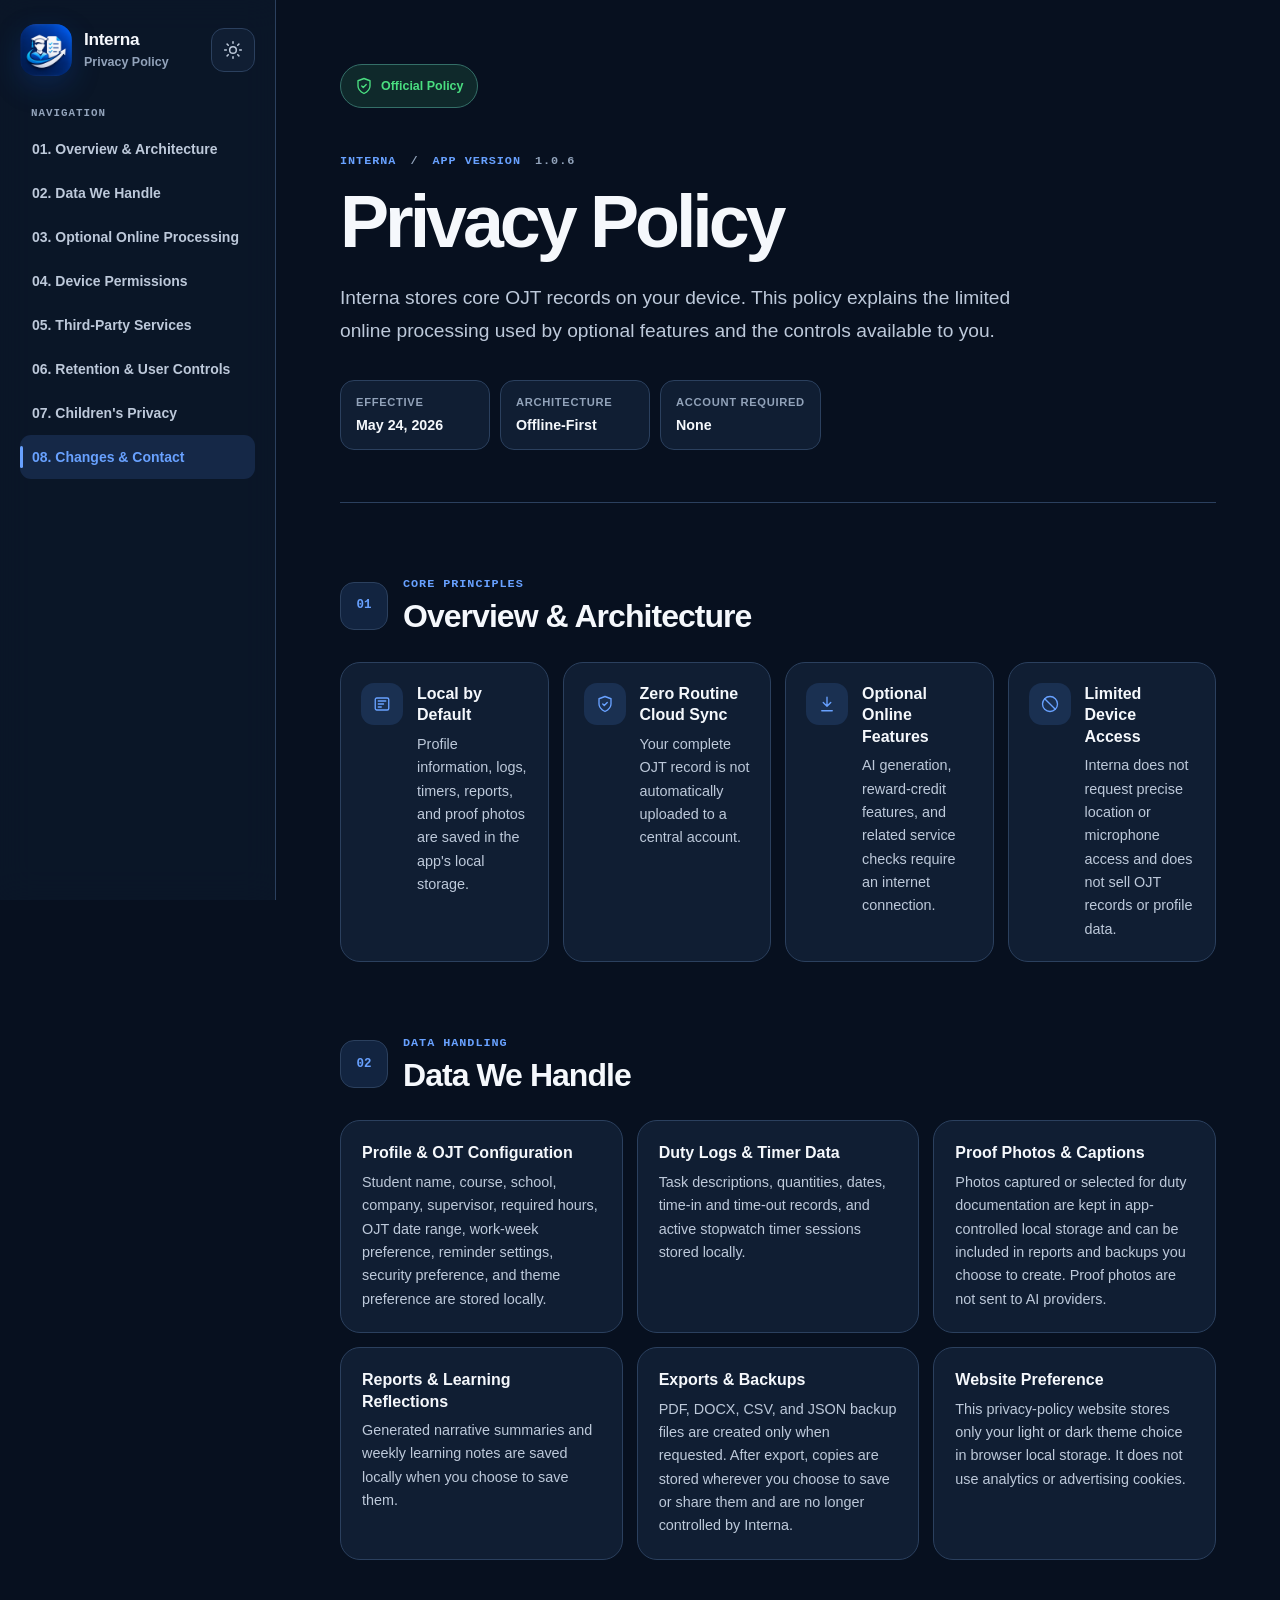
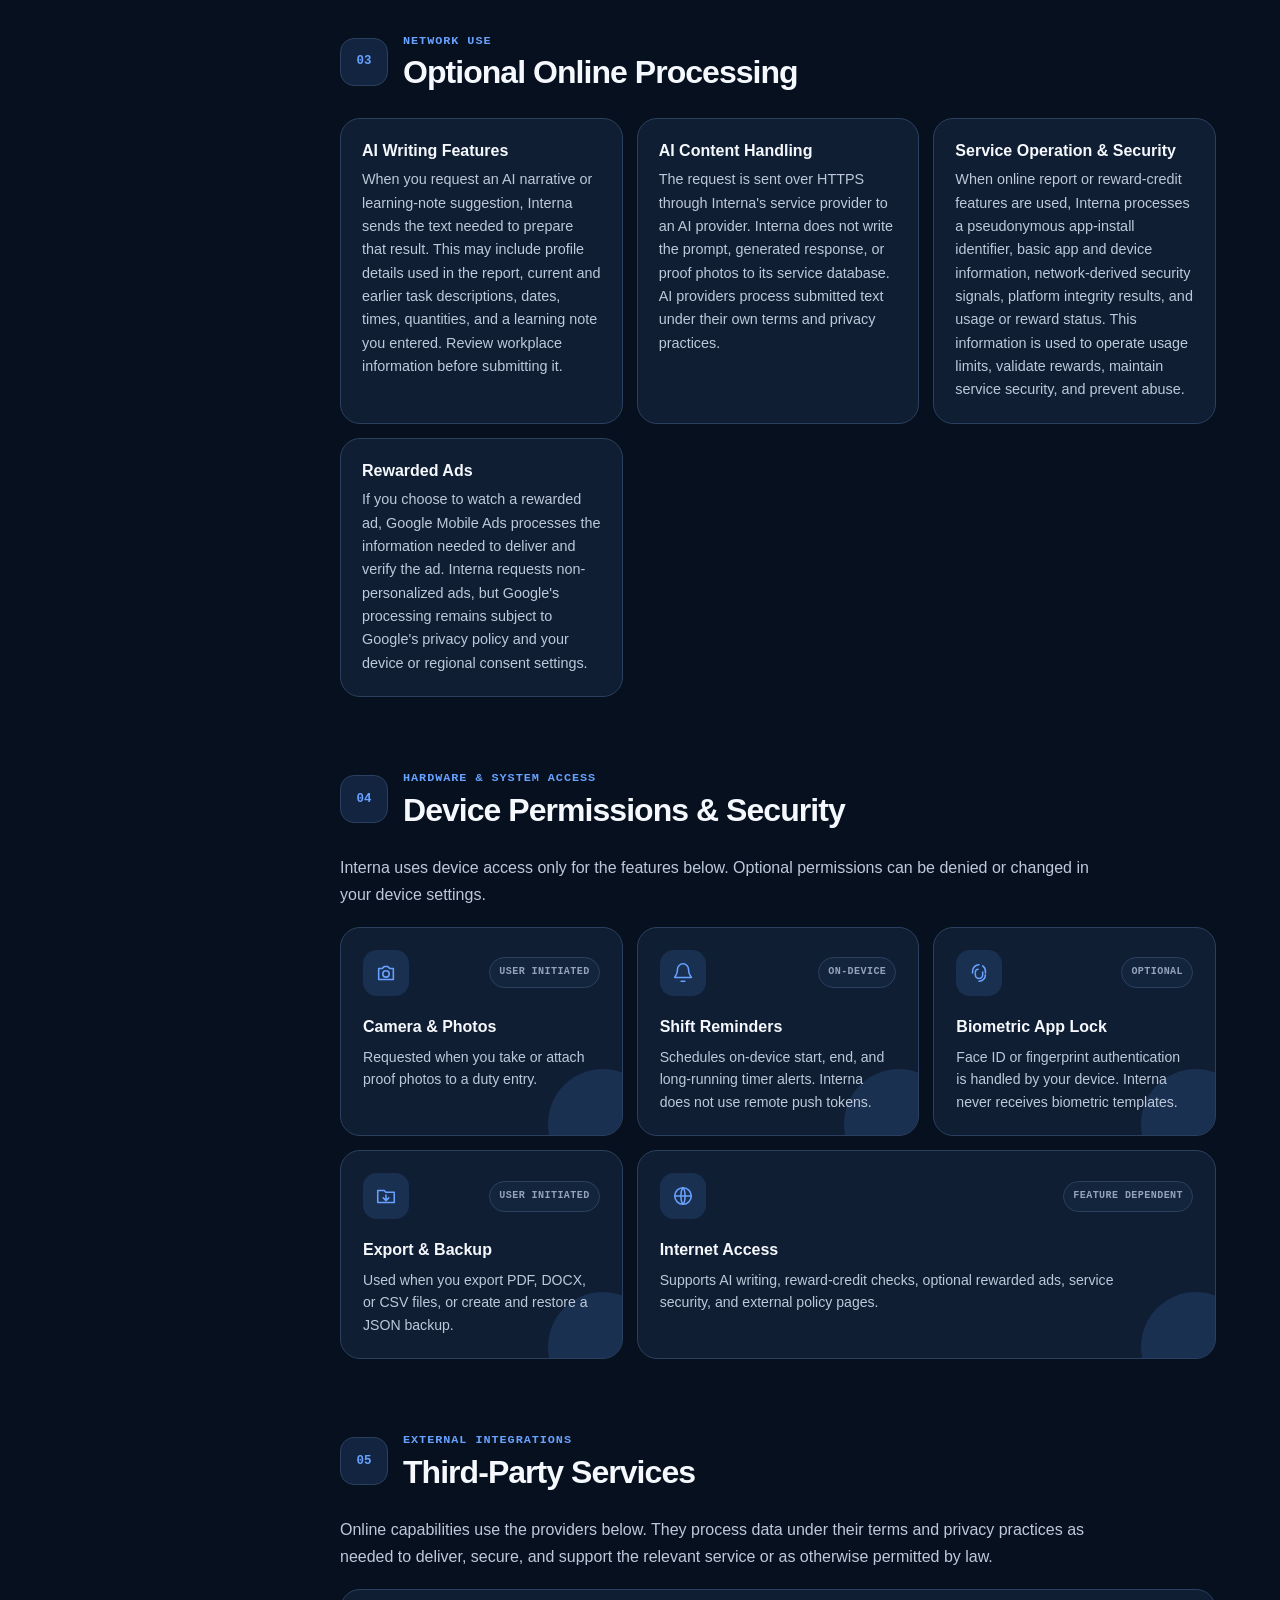
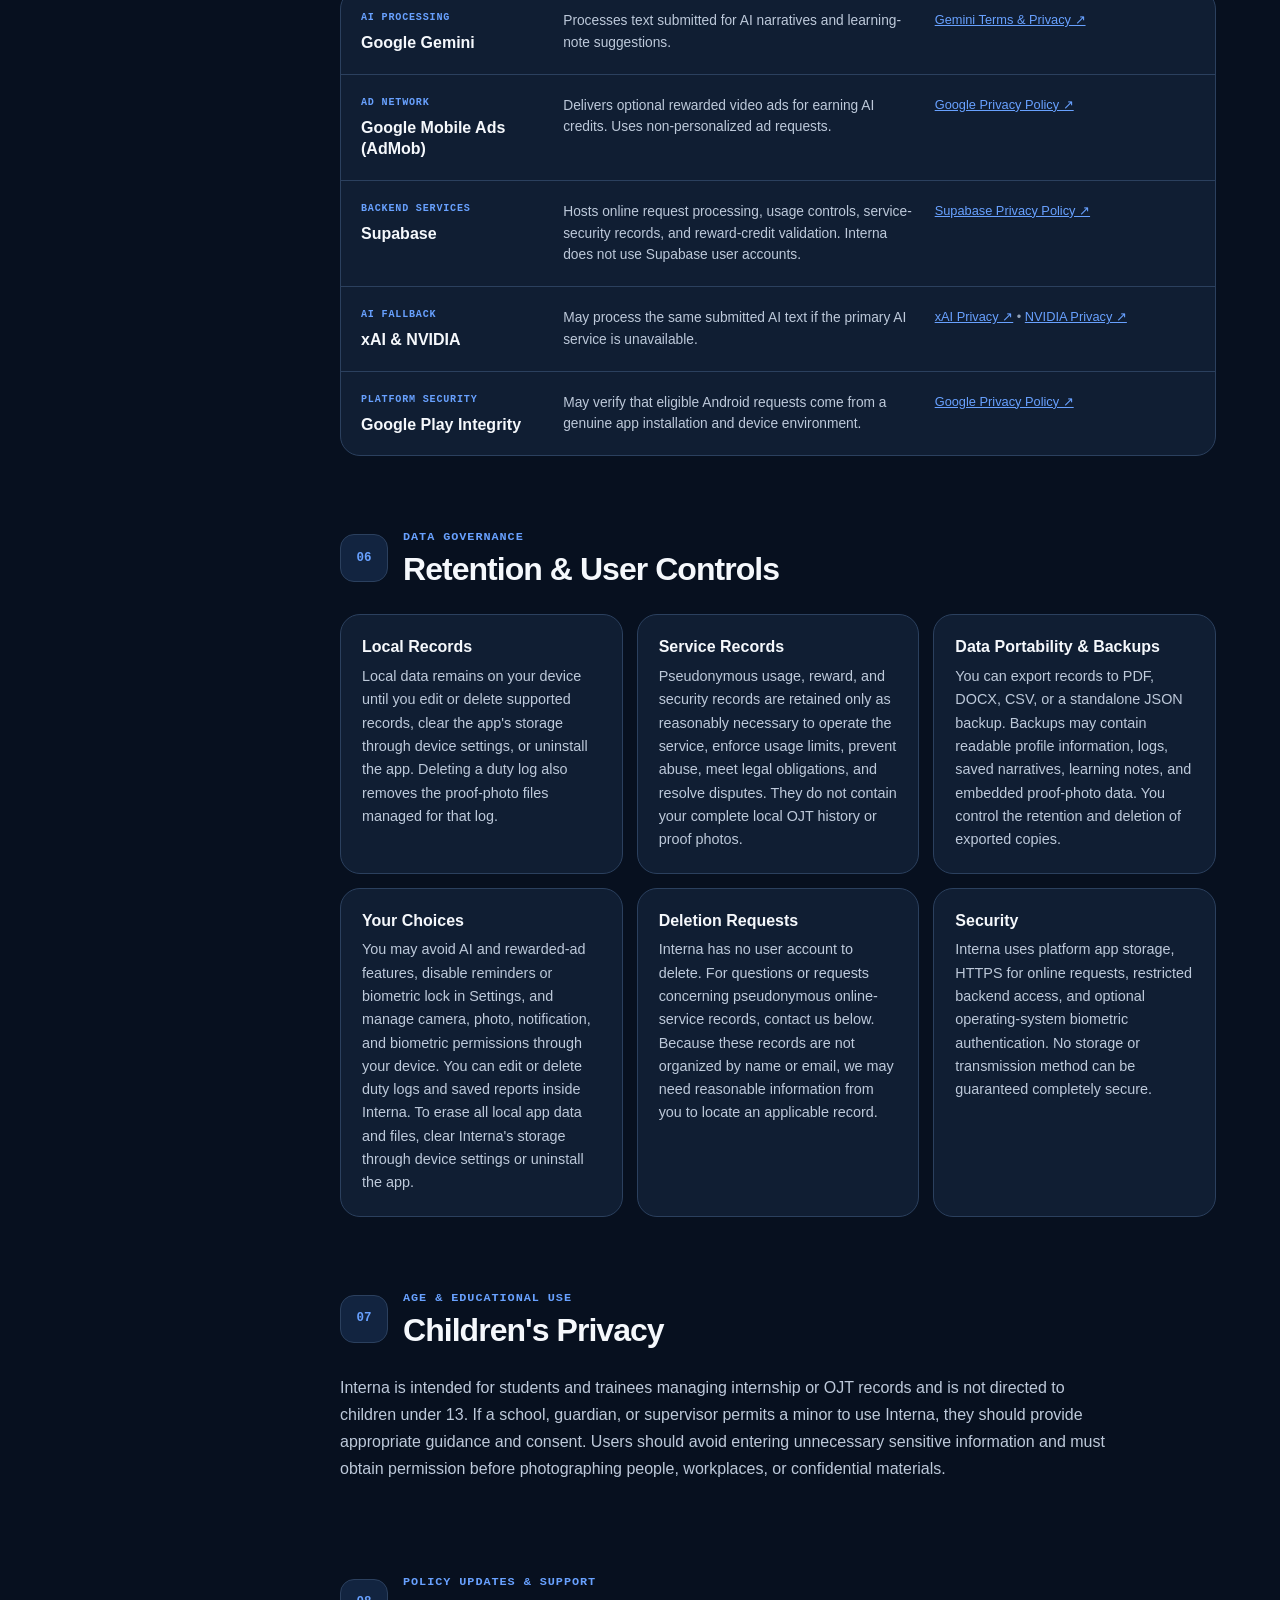
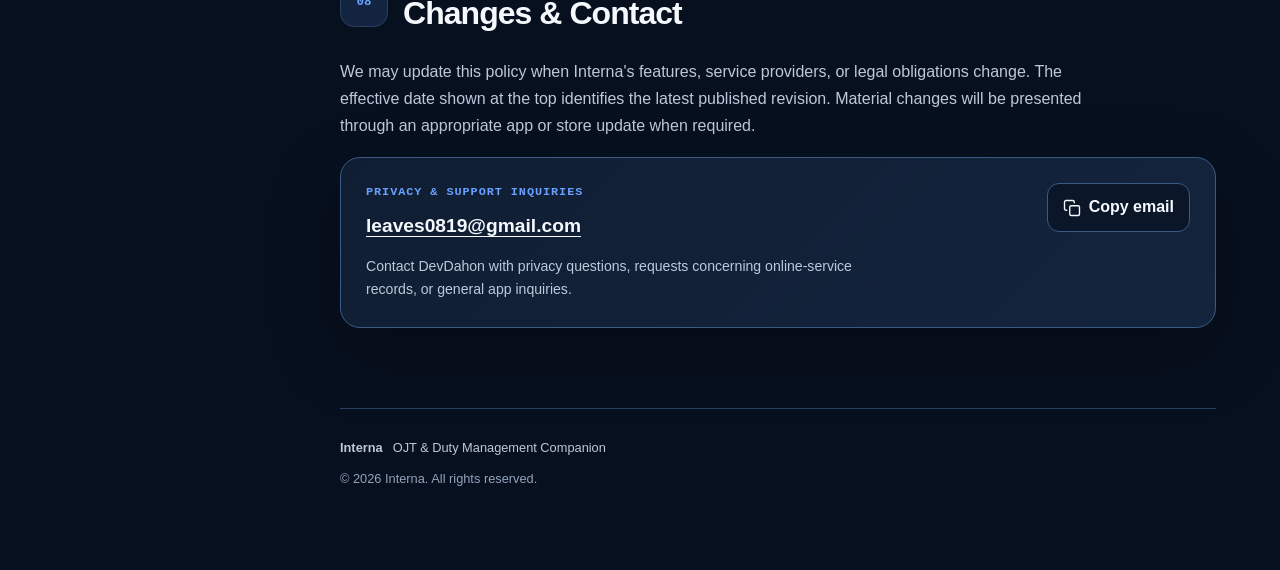
==== commit 183350b0: "." ====
--- a/index.html
+++ b/index.html
@@ -114,7 +114,6 @@
             </svg>
             Official Policy
           </span>
-          <a class="header-page-link" href="./manual.html">View User Manual</a>
         </div>
 
         <p class="eyebrow">Interna <span aria-hidden="true">/</span> App version <span data-app-version>1.0.6</span></p>
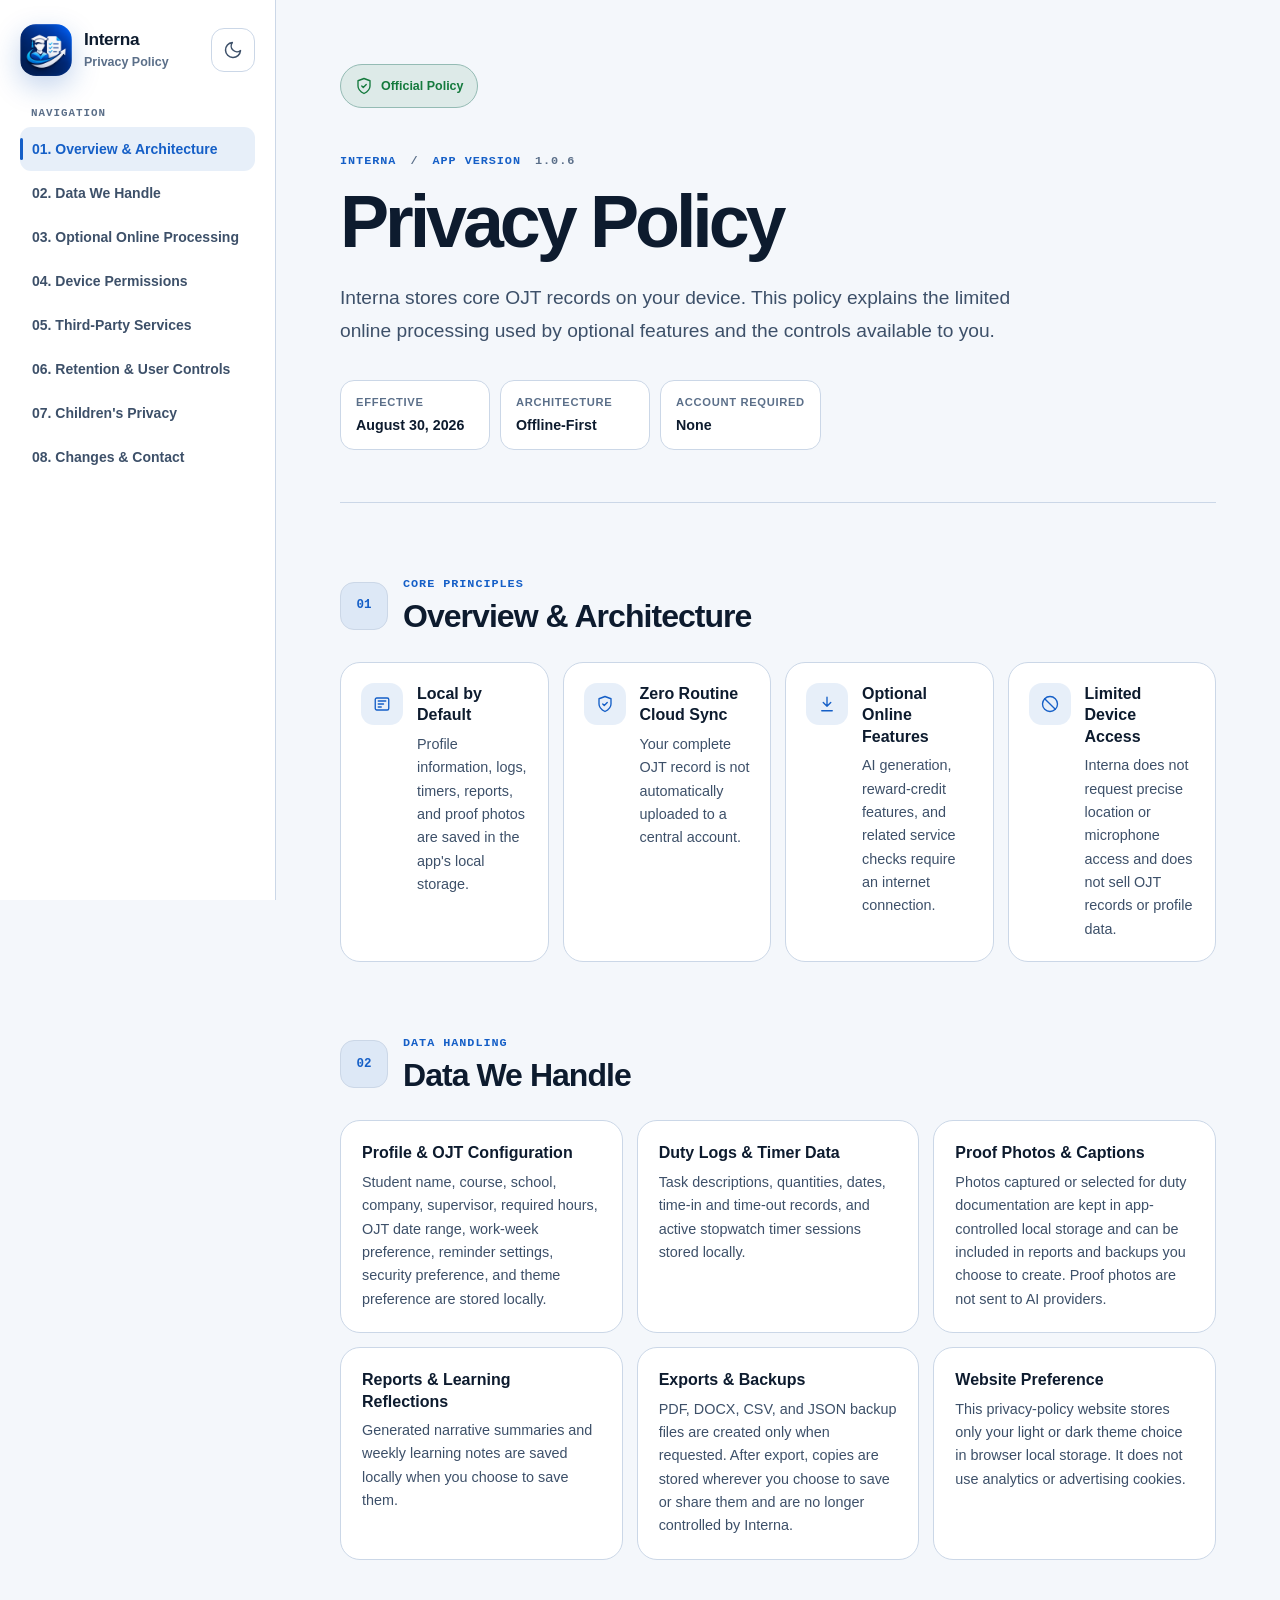
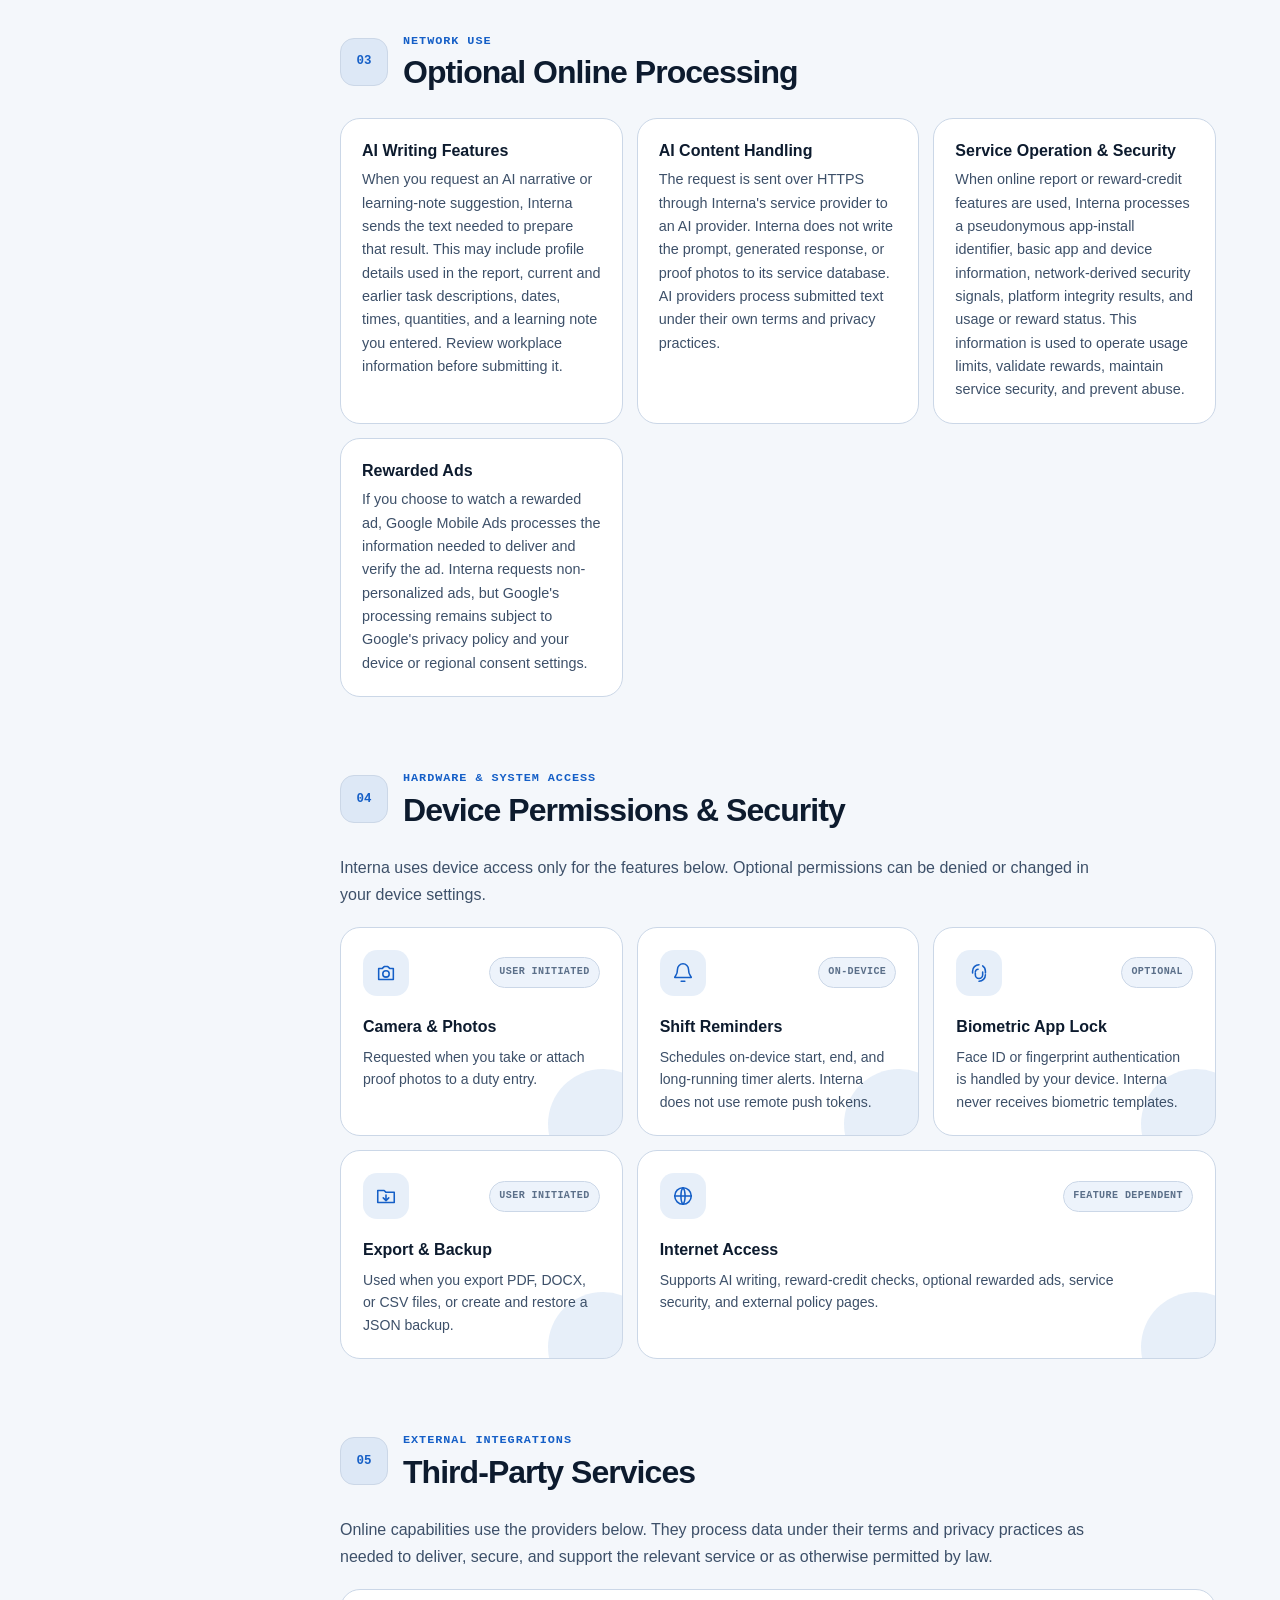
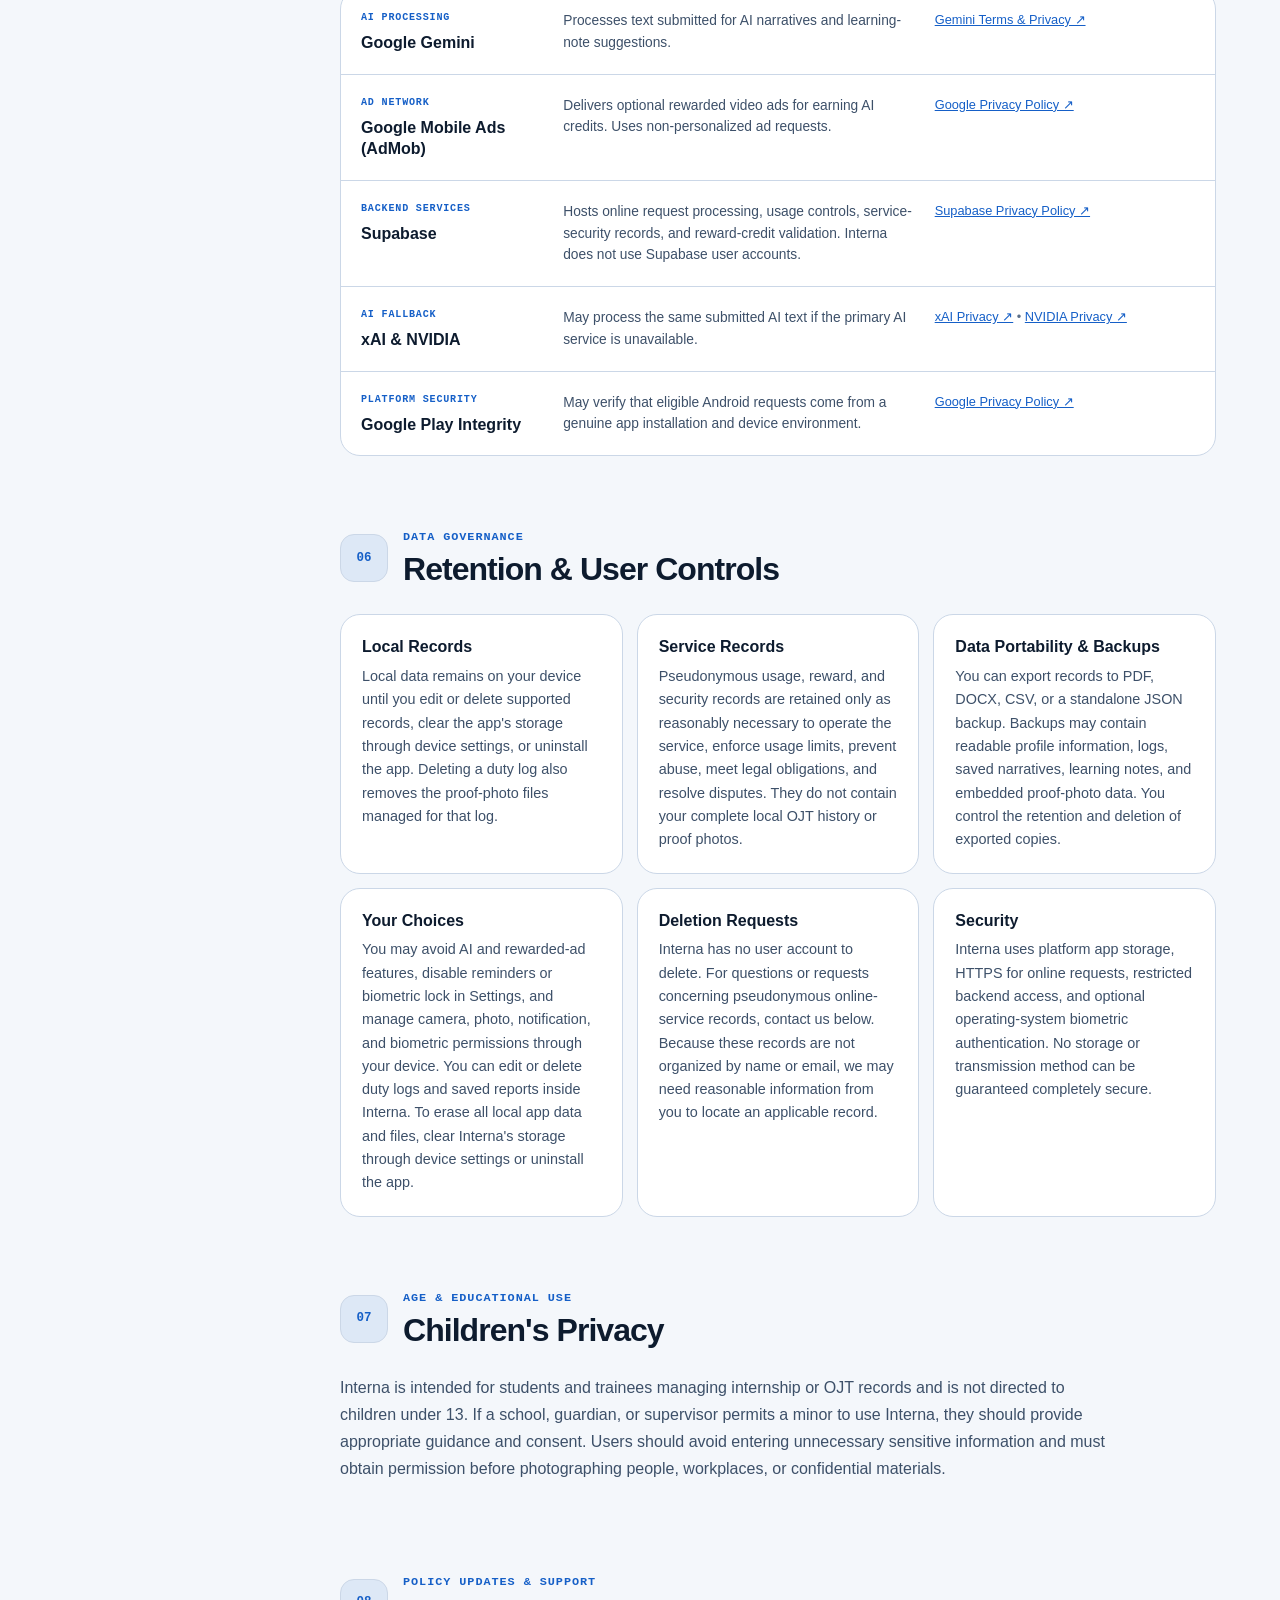
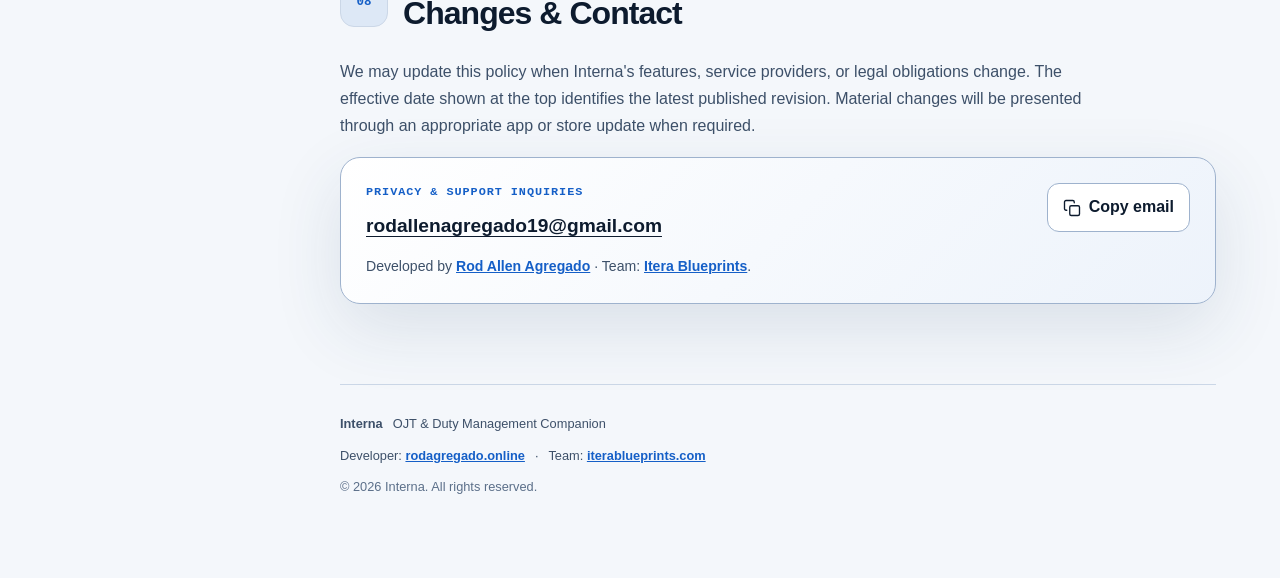
==== commit c2dbbbc0: "." ====
--- a/index.html
+++ b/index.html
@@ -40,7 +40,7 @@
       "publisher": {
         "@type": "Organization",
         "name": "Interna",
-        "email": "devdahon@northeasterncollege.edu.ph"
+        "email": "rodallenagregado19@gmail.com"
       },
       "about": {
         "@type": "SoftwareApplication",
@@ -436,10 +436,10 @@
         <div class="contact-card">
           <div>
             <p class="contact-label">Privacy &amp; Support Inquiries</p>
-            <a class="contact-email" data-contact-link href="mailto:devdahon@northeasterncollege.edu.ph">
-              <span data-contact-email>devdahon@northeasterncollege.edu.ph</span>
+            <a class="contact-email" data-contact-link href="mailto:rodallenagregado19@gmail.com">
+              <span data-contact-email>rodallenagregado19@gmail.com</span>
             </a>
-            <p>Contact DevDahon with privacy questions, requests concerning online-service records, or general app inquiries.</p>
+            <p>Developed by <a href="https://www.rodagregado.online/" target="_blank" rel="noopener noreferrer" style="color: var(--primary); font-weight: 600;">Rod Allen Agregado</a> · Team: <a href="https://iterablueprints.com/" target="_blank" rel="noopener noreferrer" style="color: var(--primary); font-weight: 600;">Itera Blueprints</a>.</p>
           </div>
           <button type="button" class="copy-button" id="email-chip">
             <svg viewBox="0 0 24 24" aria-hidden="true"><rect x="9" y="9" width="13" height="13" rx="2"></rect><path d="M5 15H4a2 2 0 0 1-2-2V4a2 2 0 0 1 2-2h9a2 2 0 0 1 2 2v1"></path></svg>
@@ -454,6 +454,11 @@
           <strong>Interna</strong>
           <span>OJT &amp; Duty Management Companion</span>
         </div>
+        <div>
+          <span>Developer: <a href="https://www.rodagregado.online/" target="_blank" rel="noopener noreferrer" style="color: var(--primary); font-weight: 600;">rodagregado.online</a></span>
+          <span>·</span>
+          <span>Team: <a href="https://iterablueprints.com/" target="_blank" rel="noopener noreferrer" style="color: var(--primary); font-weight: 600;">iterablueprints.com</a></span>
+        </div>
         <p>&copy; <span data-current-year>2026</span> Interna. All rights reserved.</p>
       </footer>
     </main>
